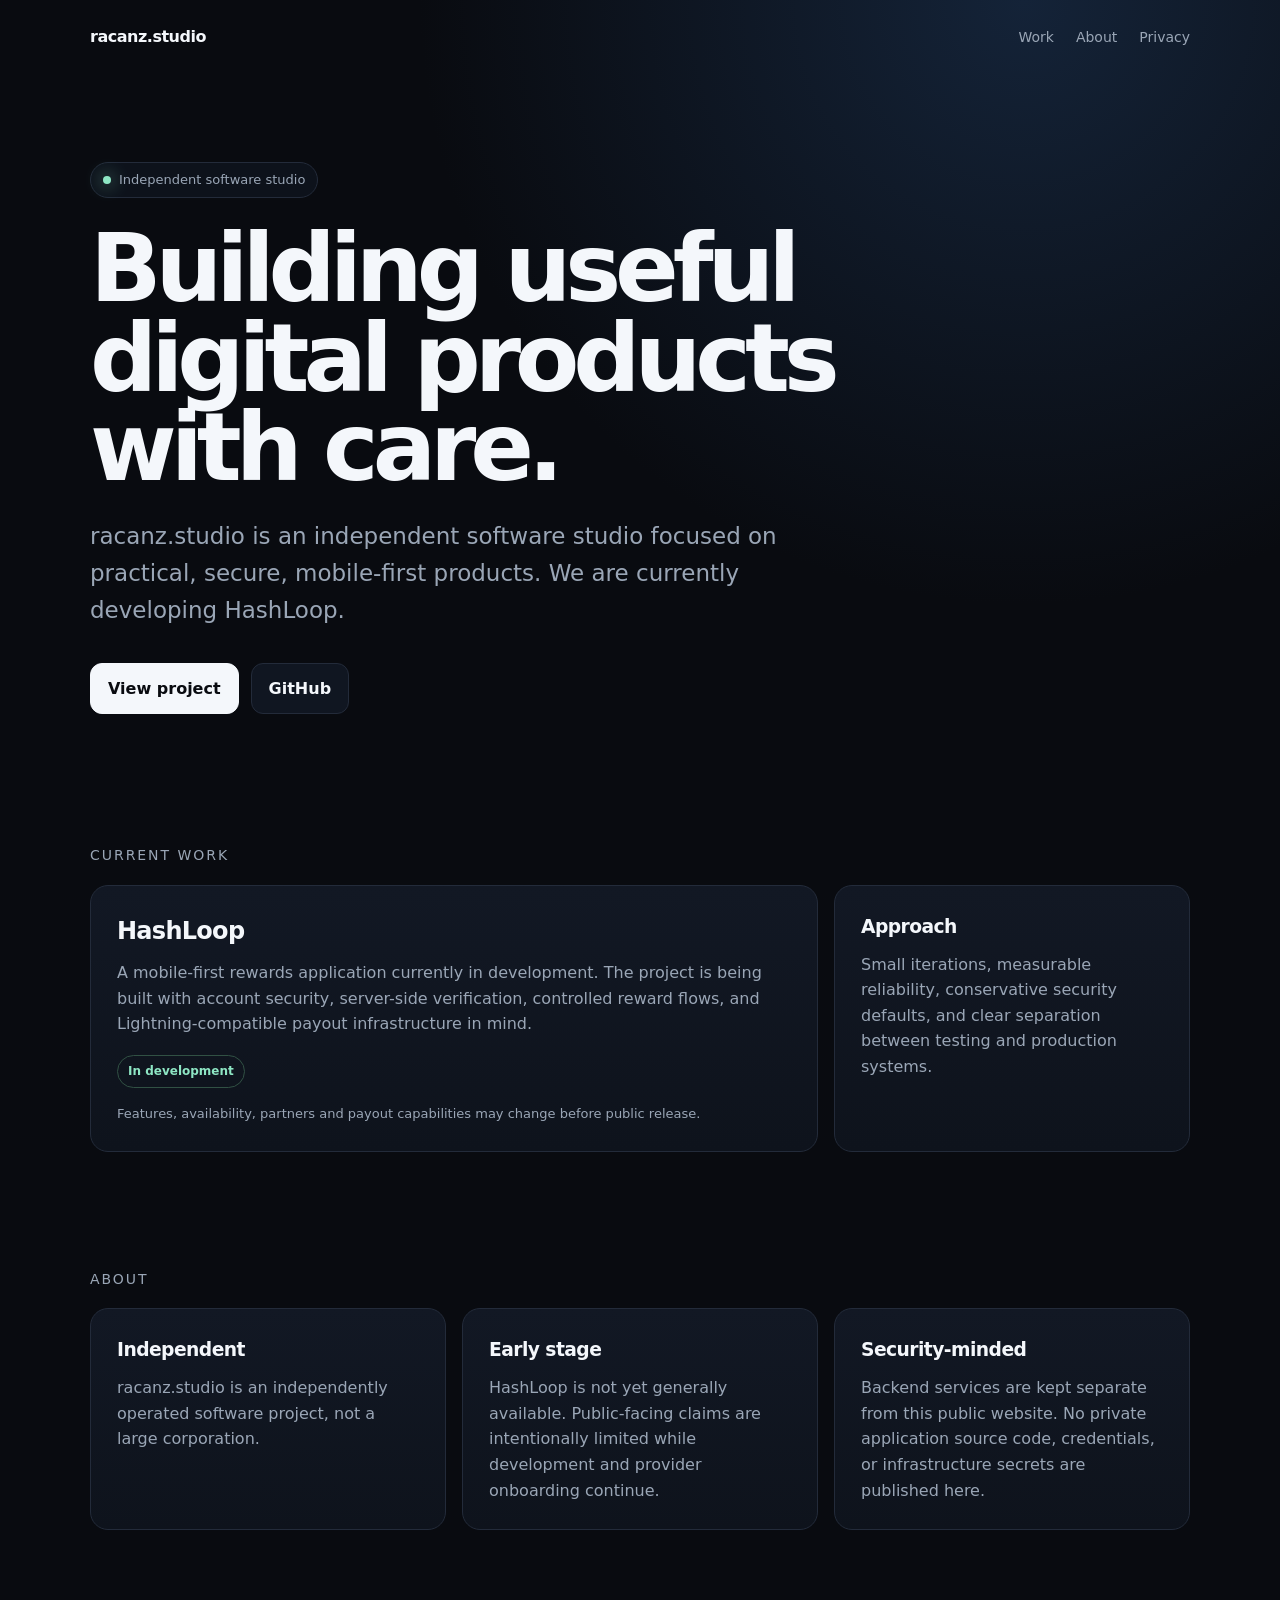
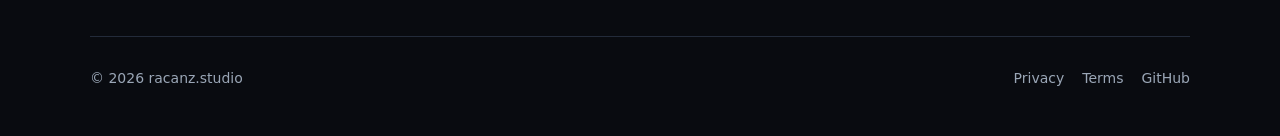
==== index.html @ 0529d379 "feat: publish racanz.studio landing page" ====
<!doctype html>
<html lang="en">
<head>
  <meta charset="utf-8" />
  <meta name="viewport" content="width=device-width, initial-scale=1" />
  <meta name="description" content="racanz.studio — an independent software studio building simple, secure digital products. HashLoop is currently in development." />
  <title>racanz.studio</title>
  <style>
    :root{--bg:#090b10;--card:#111621;--line:#232b3a;--text:#f4f7fb;--muted:#9aa6b6;--accent:#8ee6c4;--accent2:#7db7ff;--max:1100px}
    *{box-sizing:border-box}html{scroll-behavior:smooth}body{margin:0;font-family:Inter,ui-sans-serif,system-ui,-apple-system,BlinkMacSystemFont,"Segoe UI",sans-serif;background:radial-gradient(circle at 80% 0%,#142338 0,transparent 30%),var(--bg);color:var(--text);line-height:1.6}
    a{color:inherit}.wrap{width:min(calc(100% - 40px),var(--max));margin:auto}.nav{display:flex;align-items:center;justify-content:space-between;padding:24px 0}.brand{font-weight:800;letter-spacing:-.03em;text-decoration:none}.navlinks{display:flex;gap:22px;color:var(--muted);font-size:14px}.navlinks a{text-decoration:none}.hero{padding:88px 0 72px}.eyebrow{display:inline-flex;gap:8px;align-items:center;border:1px solid var(--line);background:#0d121b;border-radius:999px;padding:7px 12px;color:var(--muted);font-size:13px}.dot{width:8px;height:8px;background:var(--accent);border-radius:50%;box-shadow:0 0 18px var(--accent)}h1{font-size:clamp(48px,9vw,94px);line-height:.95;letter-spacing:-.065em;margin:26px 0 26px;max-width:900px}.lead{max-width:720px;color:var(--muted);font-size:clamp(18px,2.4vw,23px)}.actions{display:flex;gap:12px;flex-wrap:wrap;margin-top:34px}.btn{display:inline-block;padding:12px 17px;border-radius:12px;text-decoration:none;font-weight:700;border:1px solid var(--line);background:#101621}.btn.primary{background:var(--text);color:#090b10;border-color:var(--text)}section{padding:58px 0}.section-title{font-size:14px;text-transform:uppercase;letter-spacing:.14em;color:var(--muted);margin-bottom:18px}.grid{display:grid;grid-template-columns:repeat(3,1fr);gap:16px}.card{background:linear-gradient(180deg,#121824,#0e131c);border:1px solid var(--line);border-radius:18px;padding:26px}.card h2,.card h3{margin:0 0 10px;letter-spacing:-.03em}.card p{margin:0;color:var(--muted)}.project{grid-column:span 2}.status{display:inline-block;margin-top:18px;border:1px solid #315144;color:var(--accent);border-radius:999px;padding:6px 10px;font-size:12px;font-weight:700}.note{font-size:13px;color:var(--muted);margin-top:16px}.footer{border-top:1px solid var(--line);margin-top:48px;padding:30px 0 46px;display:flex;justify-content:space-between;gap:20px;flex-wrap:wrap;color:var(--muted);font-size:14px}.footer a{text-decoration:none}.legal{display:flex;gap:18px}
    @media(max-width:760px){.navlinks{display:none}.hero{padding:60px 0 48px}.grid{grid-template-columns:1fr}.project{grid-column:auto}.card{padding:22px}.wrap{width:min(calc(100% - 28px),var(--max))}}
  </style>
</head>
<body>
  <div class="wrap">
    <nav class="nav">
      <a class="brand" href="/">racanz.studio</a>
      <div class="navlinks"><a href="#work">Work</a><a href="#about">About</a><a href="privacy.html">Privacy</a></div>
    </nav>

    <main>
      <section class="hero">
        <div class="eyebrow"><span class="dot"></span> Independent software studio</div>
        <h1>Building useful digital products with care.</h1>
        <p class="lead">racanz.studio is an independent software studio focused on practical, secure, mobile-first products. We are currently developing HashLoop.</p>
        <div class="actions"><a class="btn primary" href="#work">View project</a><a class="btn" href="https://github.com/hcracanz-alt">GitHub</a></div>
      </section>

      <section id="work">
        <div class="section-title">Current work</div>
        <div class="grid">
          <article class="card project">
            <h2>HashLoop</h2>
            <p>A mobile-first rewards application currently in development. The project is being built with account security, server-side verification, controlled reward flows, and Lightning-compatible payout infrastructure in mind.</p>
            <span class="status">In development</span>
            <div class="note">Features, availability, partners and payout capabilities may change before public release.</div>
          </article>
          <article class="card">
            <h3>Approach</h3>
            <p>Small iterations, measurable reliability, conservative security defaults, and clear separation between testing and production systems.</p>
          </article>
        </div>
      </section>

      <section id="about">
        <div class="section-title">About</div>
        <div class="grid">
          <article class="card"><h3>Independent</h3><p>racanz.studio is an independently operated software project, not a large corporation.</p></article>
          <article class="card"><h3>Early stage</h3><p>HashLoop is not yet generally available. Public-facing claims are intentionally limited while development and provider onboarding continue.</p></article>
          <article class="card"><h3>Security-minded</h3><p>Backend services are kept separate from this public website. No private application source code, credentials, or infrastructure secrets are published here.</p></article>
        </div>
      </section>
    </main>

    <footer class="footer">
      <div>© 2026 racanz.studio</div>
      <div class="legal"><a href="privacy.html">Privacy</a><a href="terms.html">Terms</a><a href="https://github.com/hcracanz-alt">GitHub</a></div>
    </footer>
  </div>
</body>
</html>
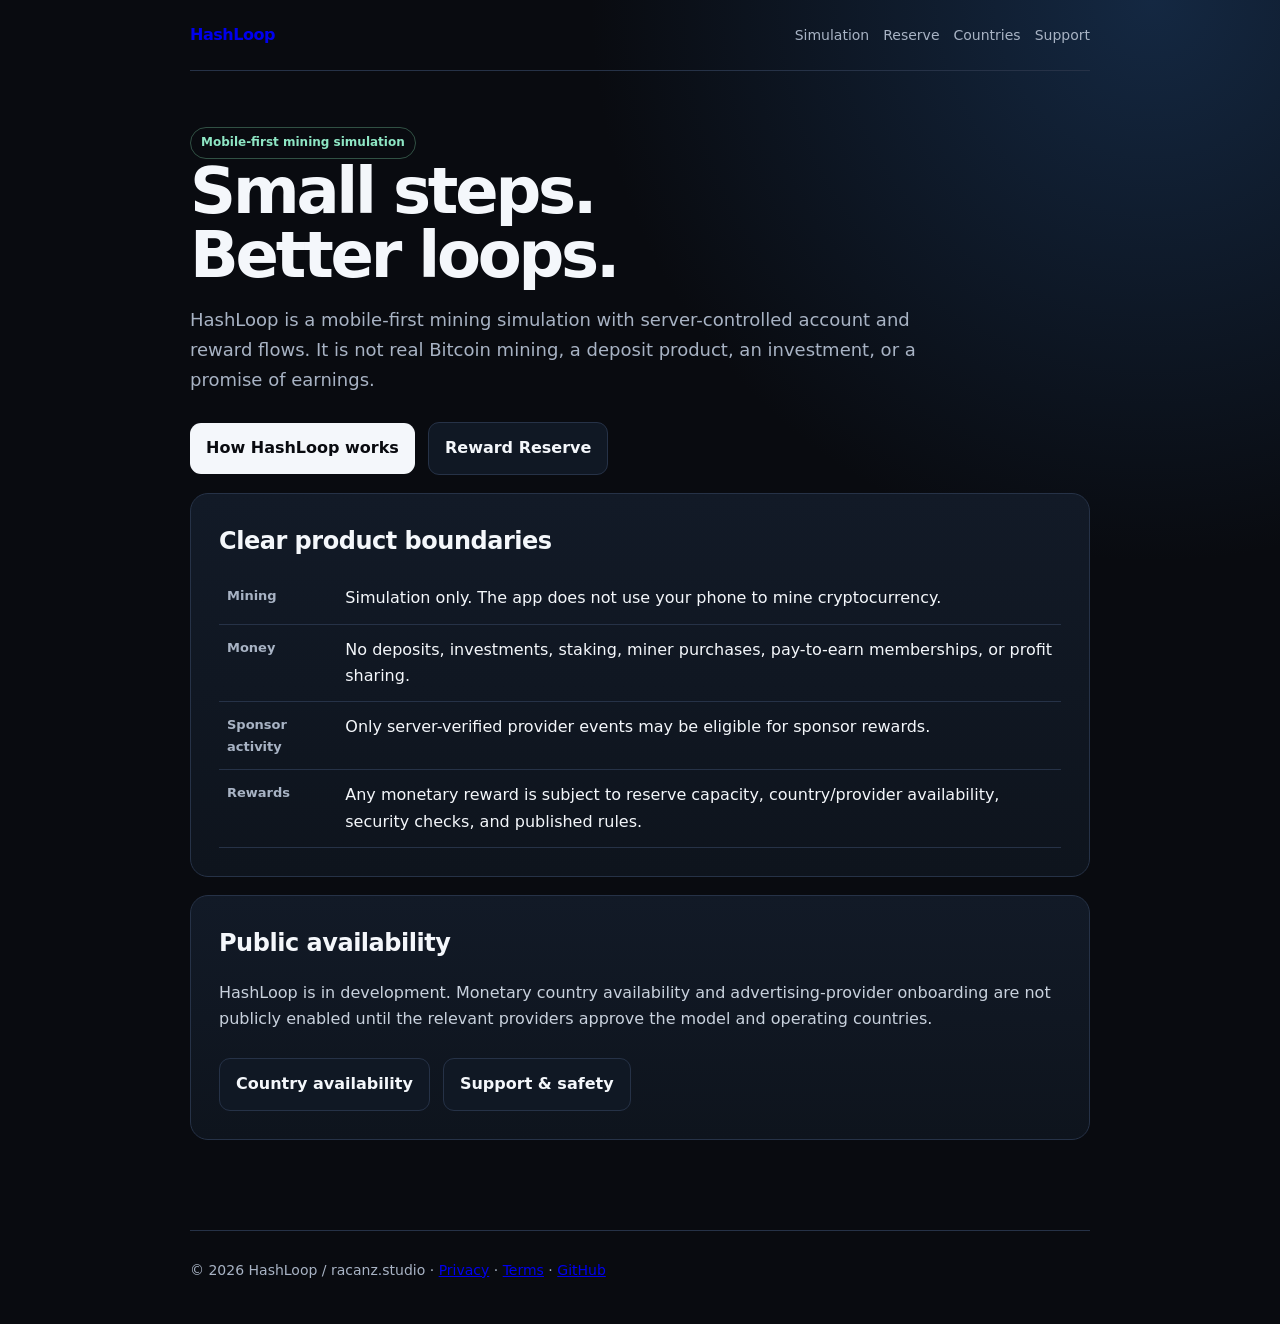
==== commit b0135358: "docs: publish HashLoop public disclosures" ====
--- a/index.html
+++ b/index.html
@@ -1,62 +1,50 @@
 <!doctype html>
 <html lang="en">
 <head>
-  <meta charset="utf-8" />
-  <meta name="viewport" content="width=device-width, initial-scale=1" />
-  <meta name="description" content="racanz.studio — an independent software studio building simple, secure digital products. HashLoop is currently in development." />
-  <title>racanz.studio</title>
-  <style>
-    :root{--bg:#090b10;--card:#111621;--line:#232b3a;--text:#f4f7fb;--muted:#9aa6b6;--accent:#8ee6c4;--accent2:#7db7ff;--max:1100px}
-    *{box-sizing:border-box}html{scroll-behavior:smooth}body{margin:0;font-family:Inter,ui-sans-serif,system-ui,-apple-system,BlinkMacSystemFont,"Segoe UI",sans-serif;background:radial-gradient(circle at 80% 0%,#142338 0,transparent 30%),var(--bg);color:var(--text);line-height:1.6}
-    a{color:inherit}.wrap{width:min(calc(100% - 40px),var(--max));margin:auto}.nav{display:flex;align-items:center;justify-content:space-between;padding:24px 0}.brand{font-weight:800;letter-spacing:-.03em;text-decoration:none}.navlinks{display:flex;gap:22px;color:var(--muted);font-size:14px}.navlinks a{text-decoration:none}.hero{padding:88px 0 72px}.eyebrow{display:inline-flex;gap:8px;align-items:center;border:1px solid var(--line);background:#0d121b;border-radius:999px;padding:7px 12px;color:var(--muted);font-size:13px}.dot{width:8px;height:8px;background:var(--accent);border-radius:50%;box-shadow:0 0 18px var(--accent)}h1{font-size:clamp(48px,9vw,94px);line-height:.95;letter-spacing:-.065em;margin:26px 0 26px;max-width:900px}.lead{max-width:720px;color:var(--muted);font-size:clamp(18px,2.4vw,23px)}.actions{display:flex;gap:12px;flex-wrap:wrap;margin-top:34px}.btn{display:inline-block;padding:12px 17px;border-radius:12px;text-decoration:none;font-weight:700;border:1px solid var(--line);background:#101621}.btn.primary{background:var(--text);color:#090b10;border-color:var(--text)}section{padding:58px 0}.section-title{font-size:14px;text-transform:uppercase;letter-spacing:.14em;color:var(--muted);margin-bottom:18px}.grid{display:grid;grid-template-columns:repeat(3,1fr);gap:16px}.card{background:linear-gradient(180deg,#121824,#0e131c);border:1px solid var(--line);border-radius:18px;padding:26px}.card h2,.card h3{margin:0 0 10px;letter-spacing:-.03em}.card p{margin:0;color:var(--muted)}.project{grid-column:span 2}.status{display:inline-block;margin-top:18px;border:1px solid #315144;color:var(--accent);border-radius:999px;padding:6px 10px;font-size:12px;font-weight:700}.note{font-size:13px;color:var(--muted);margin-top:16px}.footer{border-top:1px solid var(--line);margin-top:48px;padding:30px 0 46px;display:flex;justify-content:space-between;gap:20px;flex-wrap:wrap;color:var(--muted);font-size:14px}.footer a{text-decoration:none}.legal{display:flex;gap:18px}
-    @media(max-width:760px){.navlinks{display:none}.hero{padding:60px 0 48px}.grid{grid-template-columns:1fr}.project{grid-column:auto}.card{padding:22px}.wrap{width:min(calc(100% - 28px),var(--max))}}
-  </style>
+  <meta charset="utf-8">
+  <meta name="viewport" content="width=device-width, initial-scale=1">
+  <meta name="description" content="HashLoop is a mobile-first mining simulation. No deposit, investment, device mining, or guaranteed earning.">
+  <title>HashLoop — Mining Simulation</title>
+  <link rel="stylesheet" href="/assets/site.css">
 </head>
 <body>
   <div class="wrap">
     <nav class="nav">
-      <a class="brand" href="/">racanz.studio</a>
-      <div class="navlinks"><a href="#work">Work</a><a href="#about">About</a><a href="privacy.html">Privacy</a></div>
+      <a class="brand" href="/">HashLoop</a>
+      <div class="links">
+        <a href="/mining-simulation/">Simulation</a>
+        <a href="/reward-reserve/">Reserve</a>
+        <a href="/country-availability/">Countries</a>
+        <a href="/support/">Support</a>
+      </div>
     </nav>
-
     <main>
-      <section class="hero">
-        <div class="eyebrow"><span class="dot"></span> Independent software studio</div>
-        <h1>Building useful digital products with care.</h1>
-        <p class="lead">racanz.studio is an independent software studio focused on practical, secure, mobile-first products. We are currently developing HashLoop.</p>
-        <div class="actions"><a class="btn primary" href="#work">View project</a><a class="btn" href="https://github.com/hcracanz-alt">GitHub</a></div>
+      <section>
+        <span class="pill">Mobile-first mining simulation</span>
+        <h1>Small steps.<br>Better loops.</h1>
+        <p class="lead">HashLoop is a mobile-first mining simulation with server-controlled account and reward flows. It is not real Bitcoin mining, a deposit product, an investment, or a promise of earnings.</p>
+        <a class="btn" href="/mining-simulation/">How HashLoop works</a>
+        <a class="btn secondary" href="/reward-reserve/">Reward Reserve</a>
       </section>
-
-      <section id="work">
-        <div class="section-title">Current work</div>
-        <div class="grid">
-          <article class="card project">
-            <h2>HashLoop</h2>
-            <p>A mobile-first rewards application currently in development. The project is being built with account security, server-side verification, controlled reward flows, and Lightning-compatible payout infrastructure in mind.</p>
-            <span class="status">In development</span>
-            <div class="note">Features, availability, partners and payout capabilities may change before public release.</div>
-          </article>
-          <article class="card">
-            <h3>Approach</h3>
-            <p>Small iterations, measurable reliability, conservative security defaults, and clear separation between testing and production systems.</p>
-          </article>
-        </div>
+      <section class="box">
+        <h2>Clear product boundaries</h2>
+        <table class="table">
+          <tbody>
+            <tr><th>Mining</th><td>Simulation only. The app does not use your phone to mine cryptocurrency.</td></tr>
+            <tr><th>Money</th><td>No deposits, investments, staking, miner purchases, pay-to-earn memberships, or profit sharing.</td></tr>
+            <tr><th>Sponsor activity</th><td>Only server-verified provider events may be eligible for sponsor rewards.</td></tr>
+            <tr><th>Rewards</th><td>Any monetary reward is subject to reserve capacity, country/provider availability, security checks, and published rules.</td></tr>
+          </tbody>
+        </table>
       </section>
-
-      <section id="about">
-        <div class="section-title">About</div>
-        <div class="grid">
-          <article class="card"><h3>Independent</h3><p>racanz.studio is an independently operated software project, not a large corporation.</p></article>
-          <article class="card"><h3>Early stage</h3><p>HashLoop is not yet generally available. Public-facing claims are intentionally limited while development and provider onboarding continue.</p></article>
-          <article class="card"><h3>Security-minded</h3><p>Backend services are kept separate from this public website. No private application source code, credentials, or infrastructure secrets are published here.</p></article>
-        </div>
+      <section class="box">
+        <h2>Public availability</h2>
+        <p>HashLoop is in development. Monetary country availability and advertising-provider onboarding are not publicly enabled until the relevant providers approve the model and operating countries.</p>
+        <a class="btn secondary" href="/country-availability/">Country availability</a>
+        <a class="btn secondary" href="/support/">Support & safety</a>
       </section>
     </main>
-
-    <footer class="footer">
-      <div>© 2026 racanz.studio</div>
-      <div class="legal"><a href="privacy.html">Privacy</a><a href="terms.html">Terms</a><a href="https://github.com/hcracanz-alt">GitHub</a></div>
-    </footer>
+    <footer>© 2026 HashLoop / racanz.studio · <a href="/privacy/">Privacy</a> · <a href="/terms/">Terms</a> · <a href="https://github.com/hcracanz-alt">GitHub</a></footer>
   </div>
 </body>
-</html>
+</html>
--- a/assets/site.css
+++ b/assets/site.css
@@ -0,0 +1 @@
+:root{--bg:#090b10;--card:#111621;--line:#263247;--text:#f4f7fb;--muted:#a8b3c4;--accent:#8ee6c4;--blue:#7db7ff;--max:900px}*{box-sizing:border-box}html{scroll-behavior:smooth}body{margin:0;font-family:Inter,ui-sans-serif,system-ui,-apple-system,BlinkMacSystemFont,"Segoe UI",sans-serif;background:radial-gradient(circle at 90% 0,#142842 0,transparent 32%),var(--bg);color:var(--text);line-height:1.65}.wrap{width:min(calc(100% - 32px),var(--max));margin:auto}.nav{display:flex;justify-content:space-between;align-items:center;padding:22px 0;border-bottom:1px solid var(--line);gap:16px}.brand{text-decoration:none;font-weight:800;letter-spacing:-.03em}.links{display:flex;gap:14px;flex-wrap:wrap}.links a,.back{color:var(--muted);text-decoration:none;font-size:14px}.links a:hover,.back:hover{color:var(--accent)}main{padding:56px 0 72px}h1{font-size:clamp(38px,7vw,64px);letter-spacing:-.05em;line-height:1;margin:0 0 14px}.lead{font-size:18px;color:var(--muted);max-width:760px}.updated{color:var(--muted);font-size:14px;margin:18px 0 32px}.box{background:linear-gradient(180deg,#121a27,#0e141d);border:1px solid var(--line);border-radius:18px;padding:28px;margin:18px 0}.box h2{margin:0 0 12px;letter-spacing:-.02em}.box h3{margin:24px 0 8px}.box p,.box li{color:#c8d1dd}.note{border-left:3px solid var(--accent);padding:12px 16px;background:#0d181c;color:#c8d1dd;border-radius:0 10px 10px 0}.warn{border-left-color:#f4b04f;background:#1c1710}.pill{display:inline-block;border:1px solid #315144;color:var(--accent);border-radius:999px;padding:5px 10px;font-size:12px;font-weight:700}.btn{display:inline-block;padding:12px 16px;border-radius:11px;text-decoration:none;font-weight:700;background:var(--text);color:#090b10;margin:10px 8px 0 0}.btn.secondary{background:#101824;color:var(--text);border:1px solid var(--line)}footer{border-top:1px solid var(--line);padding:28px 0 42px;color:var(--muted);font-size:14px}.table{width:100%;border-collapse:collapse}.table th,.table td{text-align:left;border-bottom:1px solid var(--line);padding:12px 8px;vertical-align:top}.table th{color:var(--muted);font-size:13px}@media(max-width:640px){.nav{align-items:flex-start;flex-direction:column}.box{padding:22px}.wrap{width:min(calc(100% - 26px),var(--max))}}
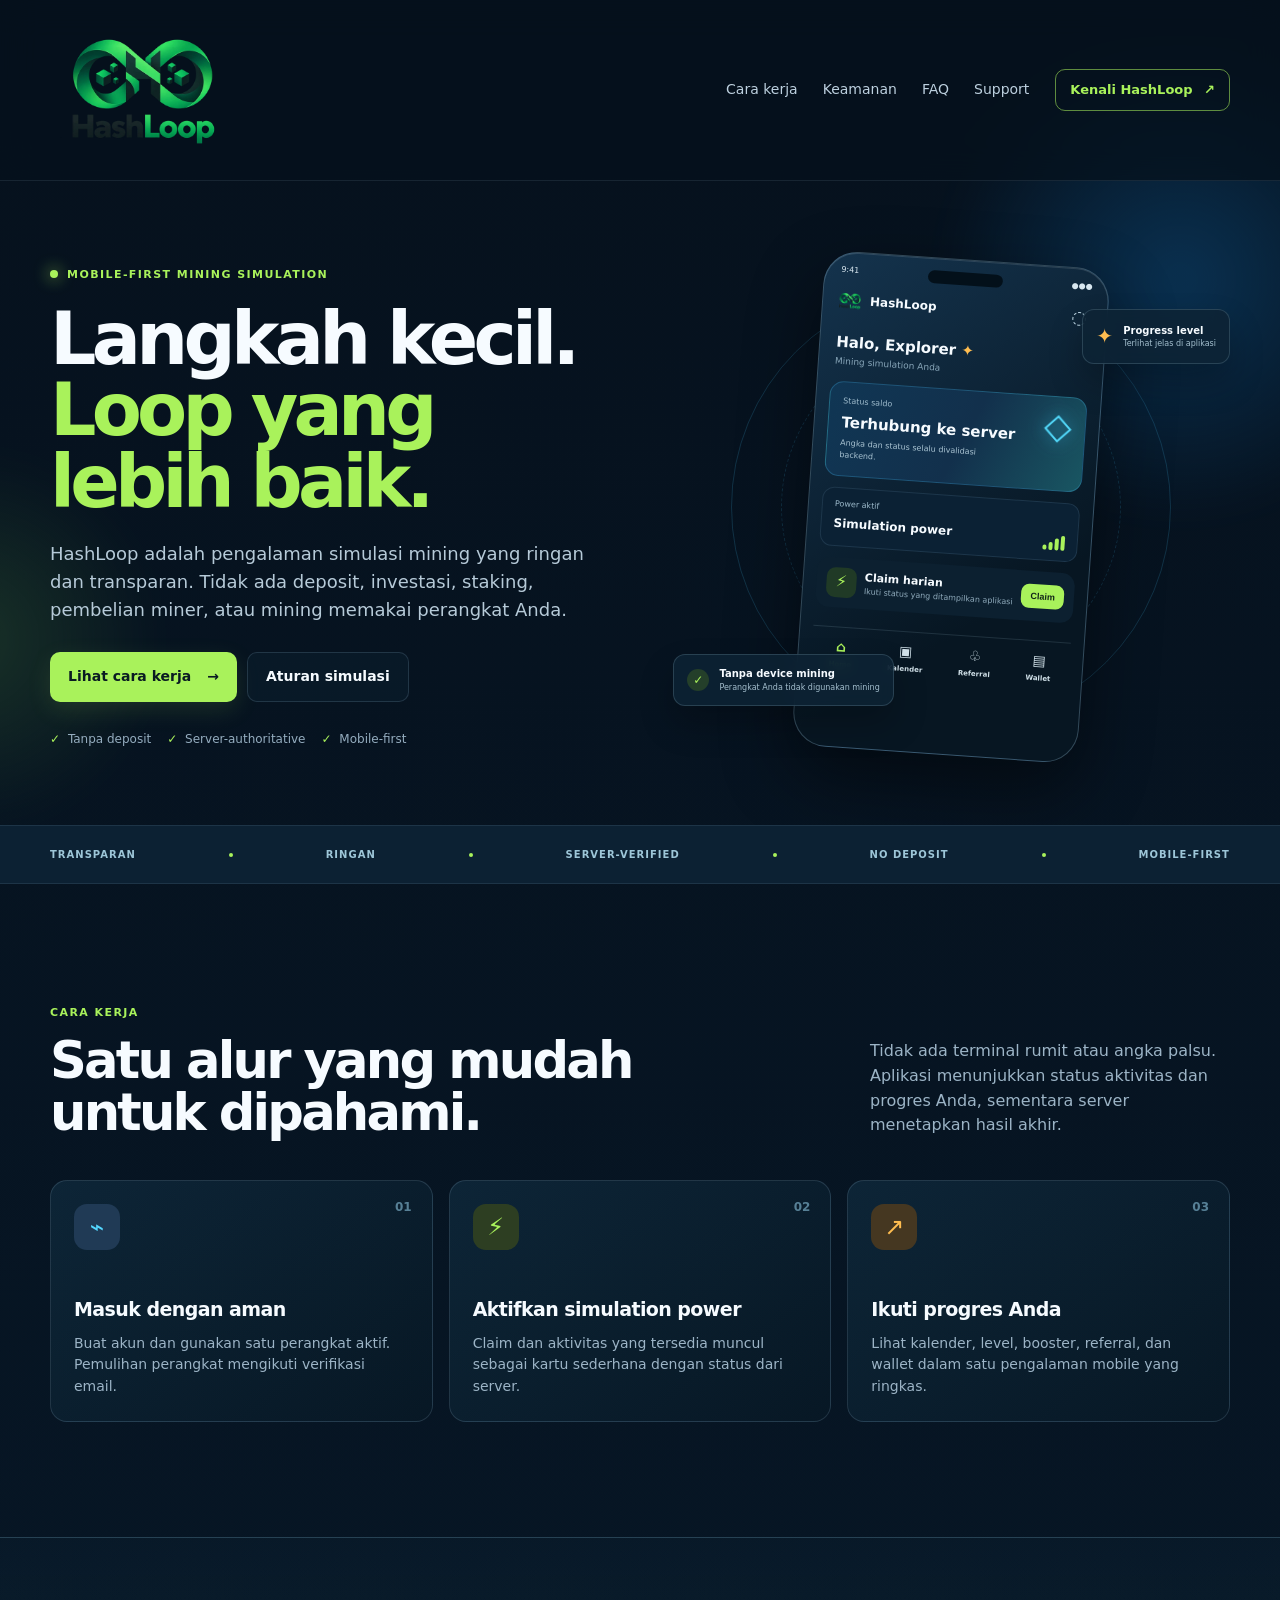
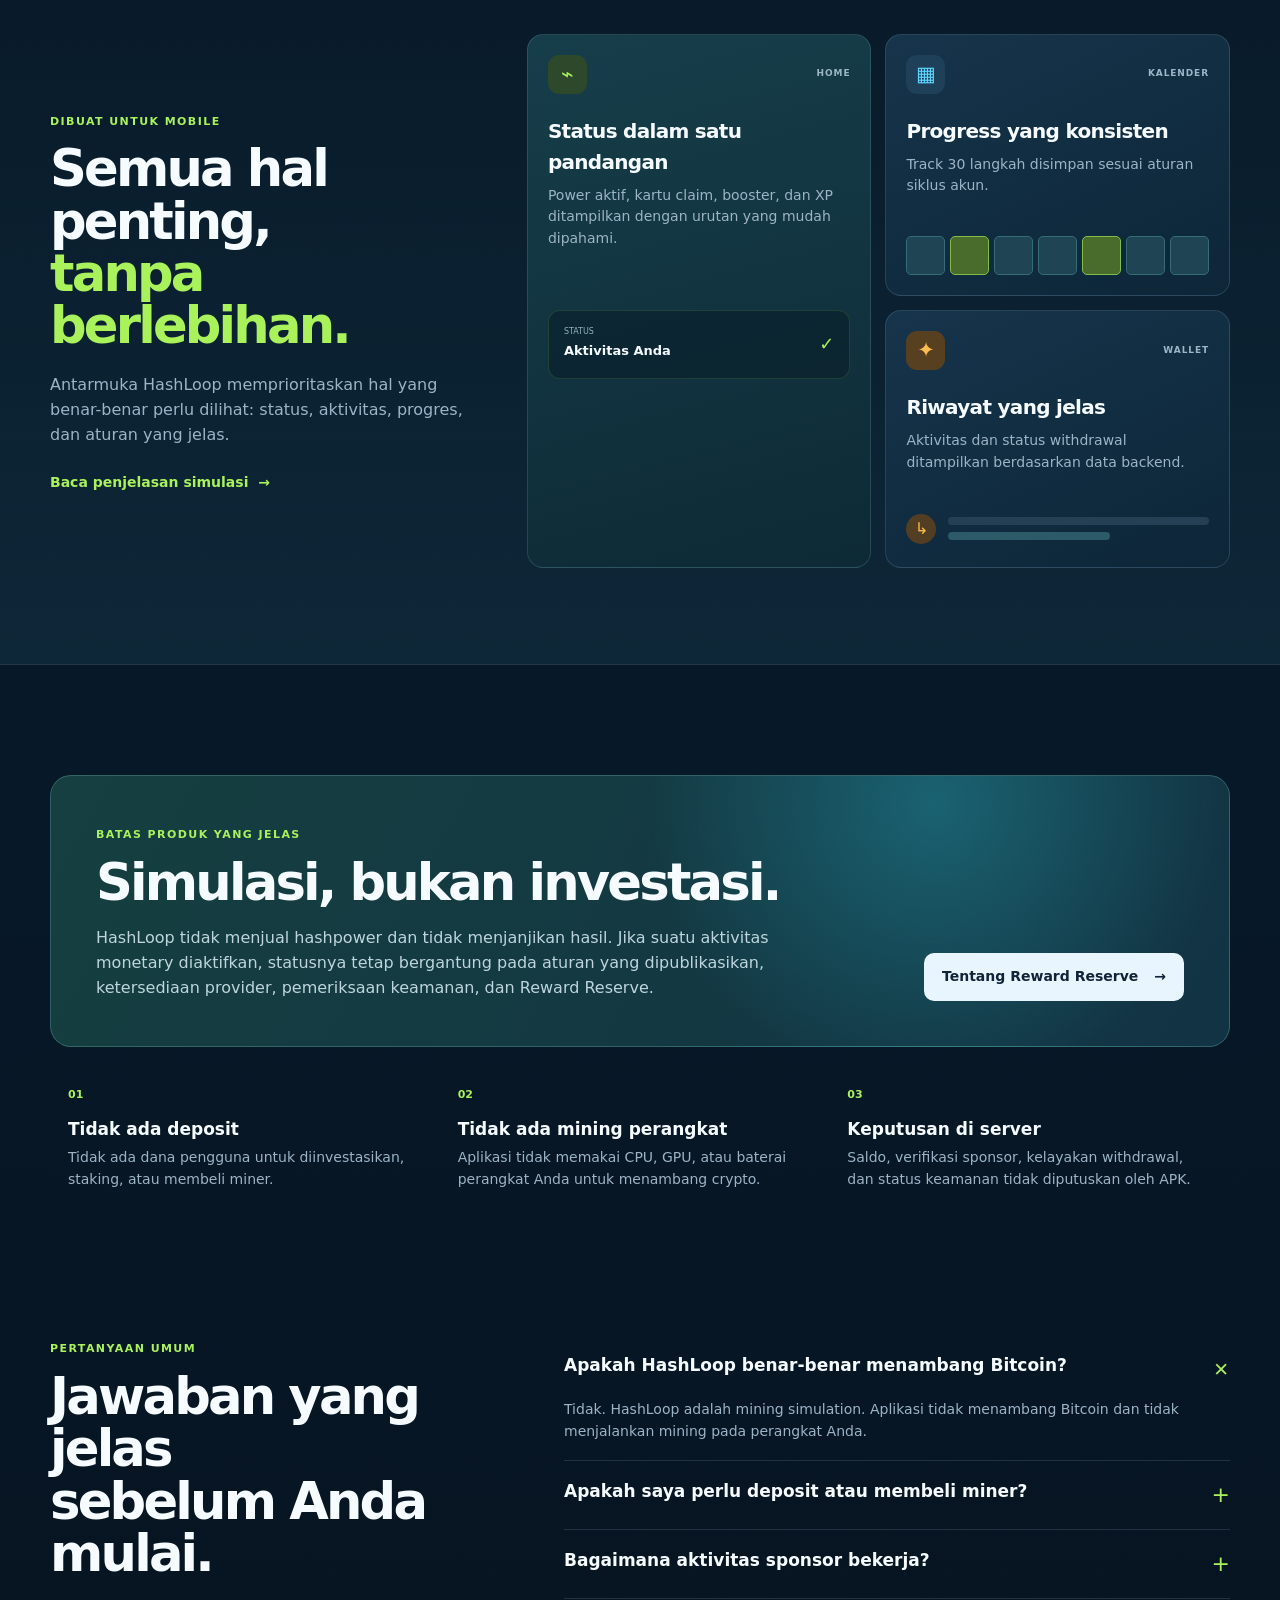
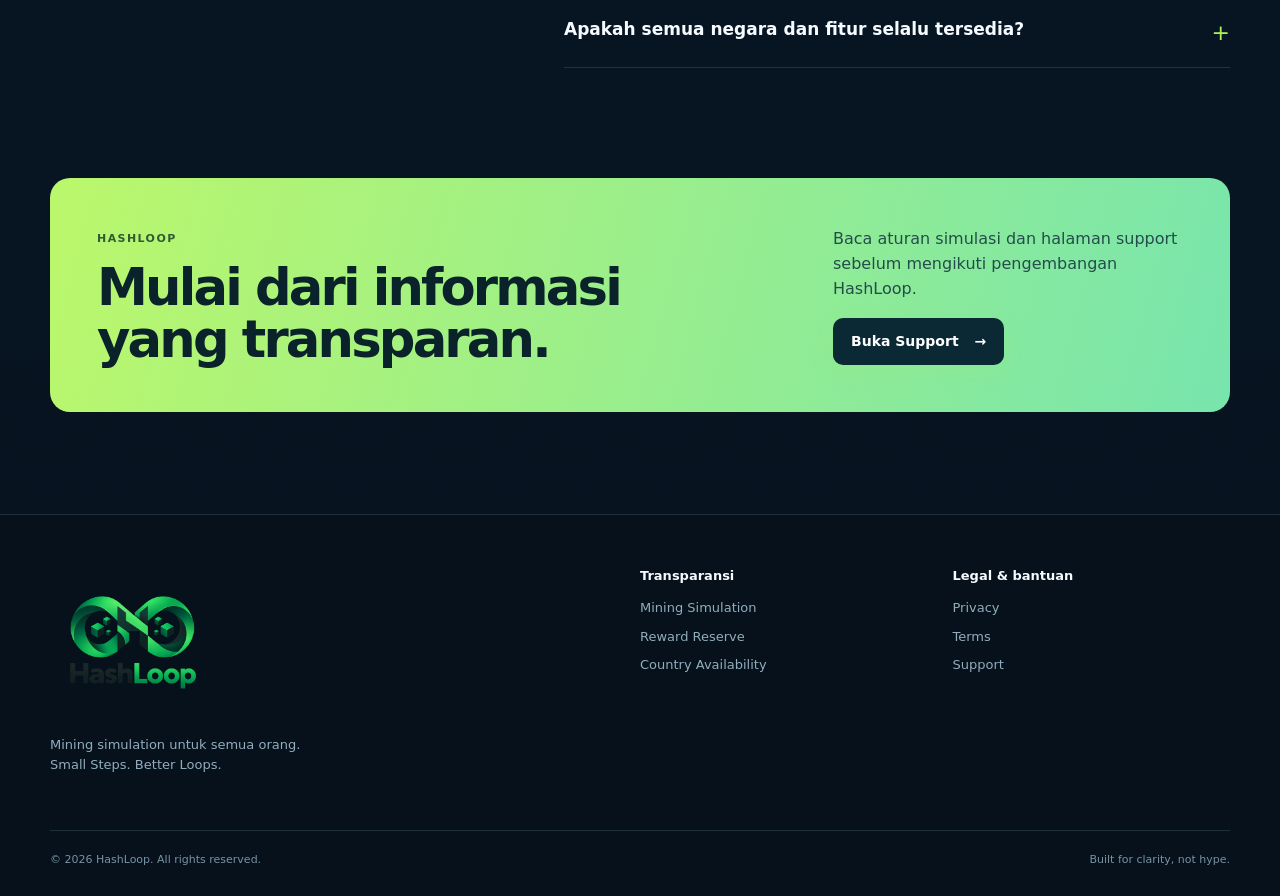
==== commit c00fff8a: "Build polished HashLoop landing page" ====
--- a/index.html
+++ b/index.html
@@ -1,50 +1,3154 @@
 <!doctype html>
-<html lang="en">
+<html lang="id">
 <head>
   <meta charset="utf-8">
   <meta name="viewport" content="width=device-width, initial-scale=1">
-  <meta name="description" content="HashLoop is a mobile-first mining simulation. No deposit, investment, device mining, or guaranteed earning.">
-  <title>HashLoop — Mining Simulation</title>
+  <meta name="description" content="HashLoop adalah mining simulation mobile-first. Tanpa deposit, tanpa investasi, dan tanpa mining perangkat.">
+  <meta name="theme-color" content="#07121d">
+  <title>HashLoop — Small Steps. Better Loops.</title>
   <link rel="stylesheet" href="/assets/site.css">
 </head>
-<body>
-  <div class="wrap">
-    <nav class="nav">
-      <a class="brand" href="/">HashLoop</a>
-      <div class="links">
-        <a href="/mining-simulation/">Simulation</a>
-        <a href="/reward-reserve/">Reserve</a>
-        <a href="/country-availability/">Countries</a>
-        <a href="/support/">Support</a>
+<body class="landing">
+  <div class="aurora aurora-one"></div><div class="aurora aurora-two"></div>
+  <header class="site-header"><div class="shell nav">
+    <a class="brand brand-logo" href="/" aria-label="HashLoop home"><img src="[data-uri]
+[base64]
+[base64]
+[base64]
+[base64]
+[base64]
+[base64]
+[base64]
+[base64]
+[base64]
+[base64]
+[base64]
+[base64]
+[base64]
+[base64]
+[base64]
+[base64]
+[base64]
+[base64]
+[base64]
+[base64]
+[base64]
+[base64]
+[base64]
+[base64]
+[base64]
+[base64]
+[base64]
+[base64]
+[base64]
+[base64]
+[base64]
+[base64]
+[base64]
+[base64]
+[base64]
+[base64]
+[base64]
+[base64]
+[base64]
+[base64]
+[base64]
+[base64]
+[base64]
+[base64]
+[base64]
+[base64]
+[base64]
+[base64]
+[base64]
+[base64]
+[base64]
+[base64]
+[base64]
+[base64]
+[base64]
+[base64]
+[base64]
+[base64]
+[base64]
+[base64]
+[base64]
+[base64]
+[base64]
+[base64]
+[base64]
+[base64]
+[base64]
+[base64]
+[base64]
+[base64]
+[base64]
+[base64]
+[base64]
+[base64]
+[base64]
+[base64]
+[base64]
+[base64]
+[base64]
+[base64]
+[base64]
+[base64]
+[base64]
+[base64]
+[base64]
+[base64]
+[base64]
+[base64]
+[base64]
+[base64]
+[base64]
+[base64]
+[base64]
+[base64]
+[base64]
+[base64]
+[base64]
+[base64]
+[base64]
+[base64]
+[base64]
+[base64]
+[base64]
+[base64]
+[base64]
+[base64]
+[base64]
+[base64]
+[base64]
+[base64]
+[base64]
+[base64]
+[base64]
+[base64]
+[base64]
+[base64]
+[base64]
+[base64]
+[base64]
+[base64]
+[base64]
+[base64]
+[base64]
+[base64]
+[base64]
+[base64]
+[base64]
+[base64]
+[base64]
+[base64]
+[base64]
+[base64]
+[base64]
+[base64]
+[base64]
+[base64]
+[base64]
+[base64]
+[base64]
+[base64]
+[base64]
+[base64]
+[base64]
+[base64]
+[base64]
+[base64]
+[base64]
+[base64]
+[base64]
+[base64]
+[base64]
+[base64]
+[base64]
+[base64]
+[base64]
+[base64]
+[base64]
+[base64]
+[base64]
+[base64]
+[base64]
+[base64]
+[base64]
+[base64]
+[base64]
+[base64]
+[base64]
+[base64]
+[base64]
+[base64]
+[base64]
+[base64]
+[base64]
+[base64]
+[base64]
+[base64]
+[base64]
+[base64]
+[base64]
+[base64]
+[base64]
+[base64]
+[base64]
+[base64]
+[base64]
+[base64]
+[base64]
+[base64]
+[base64]
+[base64]
+[base64]
+[base64]
+[base64]
+[base64]
+[base64]
+[base64]
+[base64]
+[base64]
+[base64]
+[base64]
+[base64]
+[base64]
+[base64]
+[base64]
+[base64]
+[base64]
+[base64]
+[base64]
+[base64]
+[base64]
+[base64]
+[base64]
+[base64]
+[base64]
+[base64]
+[base64]
+[base64]
+[base64]
+[base64]
+[base64]
+[base64]
+[base64]
+[base64]
+[base64]
+[base64]
+[base64]
+[base64]
+[base64]
+[base64]
+[base64]
+[base64]
+[base64]
+[base64]
+[base64]
+[base64]
+[base64]
+[base64]
+[base64]
+[base64]
+[base64]
+[base64]
+[base64]
+[base64]
+[base64]
+[base64]
+[base64]
+[base64]
+[base64]
+[base64]
+[base64]
+[base64]
+[base64]
+[base64]
+[base64]
+[base64]
+[base64]
+[base64]
+[base64]
+[base64]
+[base64]
+[base64]
+[base64]
+[base64]
+[base64]
+[base64]
+[base64]
+[base64]
+[base64]
+[base64]
+[base64]
+[base64]
+[base64]
+[base64]
+[base64]
+[base64]
+[base64]
+[base64]
+[base64]
+[base64]
+[base64]
+[base64]
+[base64]
+[base64]
+[base64]
+[base64]
+[base64]
+[base64]
+[base64]
+[base64]
+[base64]
+[base64]
+[base64]
+[base64]
+[base64]
+[base64]
+[base64]
+[base64]
+[base64]
+[base64]
+[base64]
+[base64]
+[base64]
+[base64]
+[base64]
+[base64]
+[base64]
+[base64]
+[base64]
+[base64]
+[base64]
+[base64]
+[base64]
+[base64]
+[base64]
+[base64]
+[base64]
+[base64]
+[base64]
+[base64]
+[base64]
+[base64]
+[base64]
+[base64]
+[base64]
+[base64]
+[base64]
+[base64]
+[base64]
+[base64]
+[base64]
+[base64]
+[base64]
+[base64]
+[base64]
+[base64]
+[base64]
+[base64]
+[base64]
+[base64]
+[base64]
+[base64]
+[base64]
+[base64]
+[base64]
+[base64]
+[base64]
+[base64]
+[base64]
+[base64]
+[base64]
+[base64]
+[base64]
+[base64]
+[base64]
+[base64]
+[base64]
+[base64]
+[base64]
+[base64]
+[base64]
+[base64]
+[base64]
+[base64]
+[base64]
+[base64]
+[base64]
+[base64]
+[base64]
+[base64]
+[base64]
+[base64]
+[base64]
+[base64]
+[base64]
+[base64]
+[base64]
+[base64]
+[base64]
+[base64]
+[base64]
+[base64]
+[base64]
+[base64]
+[base64]
+[base64]
+[base64]
+[base64]
+[base64]
+[base64]
+[base64]
+[base64]
+[base64]
+[base64]
+[base64]
+[base64]
+[base64]
+[base64]
+[base64]
+[base64]
+[base64]
+[base64]
+[base64]
+[base64]
+[base64]
+[base64]
+[base64]
+[base64]
+[base64]
+[base64]
+[base64]
+[base64]
+[base64]
+[base64]
+[base64]
+[base64]
+[base64]
+[base64]
+[base64]
+[base64]
+[base64]
+[base64]
+[base64]
+[base64]
+[base64]
+[base64]
+[base64]
+[base64]
+[base64]
+[base64]
+[base64]
+[base64]
+[base64]
+[base64]
+[base64]
+[base64]
+[base64]
+[base64]
+[base64]
+[base64]
+[base64]
+[base64]
+[base64]
+[base64]
+[base64]
+[base64]
+[base64]
+[base64]
+[base64]
+[base64]
+[base64]
+[base64]
+[base64]
+[base64]
+[base64]
+[base64]
+[base64]
+[base64]
+[base64]
+[base64]
+[base64]
+[base64]
+[base64]
+[base64]
+[base64]
+[base64]
+[base64]
+[base64]
+[base64]
+[base64]
+[base64]
+[base64]
+[base64]
+[base64]
+[base64]
+[base64]
+[base64]
+[base64]
+[base64]
+[base64]
+[base64]
+[base64]
+[base64]
+[base64]
+[base64]
+[base64]
+[base64]
+[base64]
+[base64]
+[base64]
+[base64]
+[base64]
+[base64]
+[base64]
+[base64]
+[base64]
+[base64]
+[base64]
+[base64]
+[base64]
+[base64]
+[base64]
+[base64]
+[base64]
+[base64]
+[base64]
+[base64]
+[base64]
+[base64]
+[base64]
+[base64]
+[base64]
+[base64]
+[base64]
+[base64]
+[base64]
+[base64]
+[base64]
+[base64]
+[base64]
+[base64]
+[base64]
+[base64]
+[base64]
+[base64]
+[base64]
+[base64]
+[base64]
+[base64]
+[base64]
+[base64]
+[base64]
+[base64]
+[base64]
+[base64]
+[base64]
+[base64]
+[base64]
+[base64]
+[base64]
+[base64]
+[base64]
+[base64]
+[base64]
+[base64]
+[base64]
+[base64]
+[base64]
+[base64]
+[base64]
+[base64]
+[base64]
+[base64]
+[base64]
+[base64]
+[base64]
+[base64]
+[base64]
+[base64]
+[base64]
+[base64]
+[base64]
+[base64]
+[base64]
+[base64]
+[base64]
+[base64]
+[base64]
+[base64]
+[base64]
+[base64]
+[base64]
+[base64]
+[base64]
+[base64]
+[base64]
+[base64]
+[base64]
+[base64]
+[base64]
+[base64]
+[base64]
+[base64]
+[base64]
+[base64]
+[base64]
+[base64]
+[base64]
+[base64]
+[base64]
+[base64]
+[base64]
+[base64]
+[base64]
+[base64]
+[base64]
+[base64]
+[base64]
+[base64]
+[base64]
+[base64]
+[base64]
+[base64]
+[base64]
+[base64]
+[base64]
+[base64]
+[base64]
+[base64]
+[base64]
+[base64]
+[base64]
+[base64]
+[base64]
+[base64]
+[base64]
+[base64]
+[base64]
+[base64]
+[base64]
+[base64]
+[base64]
+[base64]
+[base64]
+[base64]
+[base64]
+[base64]
+[base64]
+[base64]
+[base64]
+[base64]
+[base64]
+[base64]
+[base64]
+[base64]
+[base64]
+[base64]
+[base64]
+[base64]
+[base64]
+[base64]
+[base64]
+[base64]
+[base64]
+[base64]
+[base64]
+[base64]
+[base64]
+[base64]
+[base64]
+[base64]
+[base64]
+[base64]
+[base64]
+[base64]
+[base64]
+[base64]
+[base64]
+[base64]
+[base64]
+[base64]
+[base64]
+[base64]
+[base64]
+[base64]
+[base64]
+[base64]
+[base64]
+[base64]
+[base64]
+[base64]
+[base64]
+[base64]
+[base64]
+[base64]
+[base64]
+[base64]
+[base64]
+[base64]
+[base64]
+[base64]
+[base64]
+[base64]
+[base64]
+[base64]
+[base64]
+[base64]
+[base64]
+[base64]
+[base64]
+[base64]
+[base64]
+[base64]
+[base64]
+[base64]
+[base64]
+[base64]
+[base64]
+[base64]
+[base64]
+[base64]
+[base64]
+[base64]
+[base64]
+[base64]
+[base64]
+[base64]
+[base64]
+[base64]
+[base64]
+[base64]
+[base64]
+[base64]
+[base64]
+[base64]
+[base64]
+[base64]
+[base64]
+[base64]
+[base64]
+[base64]
+[base64]
+[base64]
+[base64]
+[base64]
+[base64]
+[base64]
+[base64]
+[base64]
+[base64]
+[base64]
+[base64]
+[base64]
+[base64]
+[base64]
+[base64]
+[base64]
+[base64]
+[base64]
+[base64]
+[base64]
+[base64]
+[base64]
+[base64]
+[base64]
+[base64]
+[base64]
+[base64]
+[base64]
+[base64]
+[base64]
+[base64]
+[base64]
+[base64]
+[base64]
+[base64]
+[base64]
+[base64]
+[base64]
+[base64]
+[base64]
+[base64]
+[base64]
+[base64]
+[base64]
+[base64]
+[base64]
+[base64]
+[base64]
+[base64]
+[base64]
+[base64]
+[base64]
+[base64]
+[base64]
+[base64]
+[base64]
+[base64]
+[base64]
+[base64]
+[base64]
+[base64]
+[base64]
+[base64]
+[base64]
+[base64]
+[base64]
+[base64]
+[base64]
+[base64]
+[base64]
+[base64]
+[base64]
+[base64]
+[base64]
+[base64]
+[base64]
+[base64]
+[base64]
+[base64]
+[base64]
+[base64]
+[base64]
+[base64]
+[base64]
+[base64]
+[base64]
+[base64]
+[base64]
+[base64]
+[base64]
+[base64]
+[base64]
+[base64]
+[base64]
+[base64]
+[base64]
+[base64]
+[base64]
+[base64]
+[base64]
+[base64]
+[base64]
+[base64]
+[base64]
+[base64]
+[base64]
+[base64]
+[base64]
+[base64]
+[base64]
+[base64]
+[base64]
+[base64]
+[base64]
+[base64]
+[base64]
+[base64]
+[base64]
+[base64]
+[base64]
+[base64]
+[base64]
+[base64]
+[base64]
+[base64]
+[base64]
+[base64]
+[base64]
+[base64]
+[base64]
+[base64]
+[base64]
+[base64]
+[base64]
+[base64]
+[base64]
+[base64]
+[base64]
+[base64]
+[base64]
+[base64]
+[base64]
+[base64]
+[base64]
+[base64]
+[base64]
+[base64]
+[base64]
+[base64]
+[base64]
+[base64]
+[base64]
+[base64]
+[base64]
+[base64]
+[base64]
+[base64]
+[base64]
+[base64]
+[base64]
+[base64]
+[base64]
+[base64]
+[base64]
+[base64]
+[base64]
+[base64]
+[base64]
+[base64]
+[base64]
+[base64]
+[base64]
+[base64]
+[base64]
+[base64]
+[base64]
+[base64]
+[base64]
+[base64]
+[base64]
+[base64]
+[base64]
+[base64]
+[base64]
+[base64]
+[base64]
+[base64]
+[base64]
+[base64]
+[base64]
+[base64]
+[base64]
+[base64]
+[base64]
+[base64]
+[base64]
+[base64]
+[base64]
+[base64]
+[base64]
+[base64]
+[base64]
+[base64]
+[base64]
+[base64]
+[base64]
+[base64]
+[base64]
+[base64]
+[base64]
+[base64]
+[base64]
+[base64]
+[base64]
+[base64]
+[base64]
+[base64]
+[base64]
+[base64]
+[base64]
+[base64]
+[base64]
+[base64]
+[base64]
+[base64]
+[base64]
+[base64]
+[base64]
+[base64]
+[base64]
+[base64]
+[base64]
+[base64]
+[base64]
+[base64]
+[base64]
+[base64]
+[base64]
+[base64]
+[base64]
+[base64]
+[base64]
+[base64]
+[base64]
+[base64]
+[base64]
+[base64]
+[base64]
+[base64]
+[base64]
+[base64]
+[base64]
+[base64]
+[base64]
+[base64]
+[base64]
+[base64]
+[base64]
+[base64]
+[base64]
+[base64]
+[base64]
+[base64]
+[base64]
+[base64]
+[base64]
+[base64]
+[base64]
+[base64]
+[base64]
+[base64]
+[base64]
+[base64]
+[base64]
+[base64]
+[base64]
+[base64]
+[base64]
+[base64]
+[base64]
+[base64]
+[base64]
+[base64]
+[base64]
+[base64]
+[base64]
+[base64]
+[base64]
+[base64]
+[base64]
+[base64]
+[base64]
+[base64]
+[base64]
+[base64]
+[base64]
+[base64]
+[base64]
+[base64]
+[base64]
+[base64]
+[base64]
+[base64]
+" alt="HashLoop"></a>
+    <nav class="nav-links" aria-label="Navigasi utama">
+      <a href="#cara-kerja">Cara kerja</a><a href="#keamanan">Keamanan</a><a href="#faq">FAQ</a><a href="/support/">Support</a>
+    </nav>
+    <a class="nav-cta" href="#mulai">Kenali HashLoop <span>↗</span></a>
+  </div></header>
+  <main>
+    <section class="hero shell" id="mulai">
+      <div class="hero-copy">
+        <div class="eyebrow"><i></i> Mobile-first mining simulation</div>
+        <h1>Langkah kecil.<br><em>Loop yang lebih baik.</em></h1>
+        <p class="hero-lead">HashLoop adalah pengalaman simulasi mining yang ringan dan transparan. Tidak ada deposit, investasi, staking, pembelian miner, atau mining memakai perangkat Anda.</p>
+        <div class="hero-actions"><a class="button primary" href="#cara-kerja">Lihat cara kerja <span>→</span></a><a class="button ghost" href="/mining-simulation/">Aturan simulasi</a></div>
+        <div class="hero-trust"><span><b>✓</b> Tanpa deposit</span><span><b>✓</b> Server-authoritative</span><span><b>✓</b> Mobile-first</span></div>
       </div>
-    </nav>
-    <main>
-      <section>
-        <span class="pill">Mobile-first mining simulation</span>
-        <h1>Small steps.<br>Better loops.</h1>
-        <p class="lead">HashLoop is a mobile-first mining simulation with server-controlled account and reward flows. It is not real Bitcoin mining, a deposit product, an investment, or a promise of earnings.</p>
-        <a class="btn" href="/mining-simulation/">How HashLoop works</a>
-        <a class="btn secondary" href="/reward-reserve/">Reward Reserve</a>
-      </section>
-      <section class="box">
-        <h2>Clear product boundaries</h2>
-        <table class="table">
-          <tbody>
-            <tr><th>Mining</th><td>Simulation only. The app does not use your phone to mine cryptocurrency.</td></tr>
-            <tr><th>Money</th><td>No deposits, investments, staking, miner purchases, pay-to-earn memberships, or profit sharing.</td></tr>
-            <tr><th>Sponsor activity</th><td>Only server-verified provider events may be eligible for sponsor rewards.</td></tr>
-            <tr><th>Rewards</th><td>Any monetary reward is subject to reserve capacity, country/provider availability, security checks, and published rules.</td></tr>
-          </tbody>
-        </table>
-      </section>
-      <section class="box">
-        <h2>Public availability</h2>
-        <p>HashLoop is in development. Monetary country availability and advertising-provider onboarding are not publicly enabled until the relevant providers approve the model and operating countries.</p>
-        <a class="btn secondary" href="/country-availability/">Country availability</a>
-        <a class="btn secondary" href="/support/">Support & safety</a>
-      </section>
-    </main>
-    <footer>© 2026 HashLoop / racanz.studio · <a href="/privacy/">Privacy</a> · <a href="/terms/">Terms</a> · <a href="https://github.com/hcracanz-alt">GitHub</a></footer>
-  </div>
+      <div class="hero-visual" aria-label="Preview tampilan HashLoop">
+        <div class="orbit orbit-a"></div><div class="orbit orbit-b"></div>
+        <div class="phone">
+          <div class="phone-top"><span>9:41</span><span class="notch"></span><span>●●●</span></div>
+          <div class="app-top"><img src="[data-uri]
+[base64]
+[base64]
+[base64]
+[base64]
+[base64]
+[base64]
+[base64]
+[base64]
+[base64]
+[base64]
+[base64]
+[base64]
+[base64]
+[base64]
+[base64]
+[base64]
+[base64]
+[base64]
+[base64]
+[base64]
+[base64]
+[base64]
+[base64]
+[base64]
+[base64]
+[base64]
+[base64]
+[base64]
+[base64]
+[base64]
+[base64]
+[base64]
+[base64]
+[base64]
+[base64]
+[base64]
+[base64]
+[base64]
+[base64]
+[base64]
+[base64]
+[base64]
+[base64]
+[base64]
+[base64]
+[base64]
+[base64]
+[base64]
+[base64]
+[base64]
+[base64]
+[base64]
+[base64]
+[base64]
+[base64]
+[base64]
+[base64]
+[base64]
+[base64]
+[base64]
+[base64]
+[base64]
+[base64]
+[base64]
+[base64]
+[base64]
+[base64]
+[base64]
+[base64]
+[base64]
+[base64]
+[base64]
+[base64]
+[base64]
+[base64]
+[base64]
+[base64]
+[base64]
+[base64]
+[base64]
+[base64]
+[base64]
+[base64]
+[base64]
+[base64]
+[base64]
+[base64]
+[base64]
+[base64]
+[base64]
+[base64]
+[base64]
+[base64]
+[base64]
+[base64]
+[base64]
+[base64]
+[base64]
+[base64]
+[base64]
+[base64]
+[base64]
+[base64]
+[base64]
+[base64]
+[base64]
+[base64]
+[base64]
+[base64]
+[base64]
+[base64]
+[base64]
+[base64]
+[base64]
+[base64]
+[base64]
+[base64]
+[base64]
+[base64]
+[base64]
+[base64]
+[base64]
+[base64]
+[base64]
+[base64]
+[base64]
+[base64]
+[base64]
+[base64]
+[base64]
+[base64]
+[base64]
+[base64]
+[base64]
+[base64]
+[base64]
+[base64]
+[base64]
+[base64]
+[base64]
+[base64]
+[base64]
+[base64]
+[base64]
+[base64]
+[base64]
+[base64]
+[base64]
+[base64]
+[base64]
+[base64]
+[base64]
+[base64]
+[base64]
+[base64]
+[base64]
+[base64]
+[base64]
+[base64]
+[base64]
+[base64]
+[base64]
+[base64]
+[base64]
+[base64]
+[base64]
+[base64]
+[base64]
+[base64]
+[base64]
+[base64]
+[base64]
+[base64]
+[base64]
+[base64]
+[base64]
+[base64]
+[base64]
+[base64]
+[base64]
+[base64]
+[base64]
+[base64]
+[base64]
+[base64]
+[base64]
+[base64]
+[base64]
+[base64]
+[base64]
+[base64]
+[base64]
+[base64]
+[base64]
+[base64]
+[base64]
+[base64]
+[base64]
+[base64]
+[base64]
+[base64]
+[base64]
+[base64]
+[base64]
+[base64]
+[base64]
+[base64]
+[base64]
+[base64]
+[base64]
+[base64]
+[base64]
+[base64]
+[base64]
+[base64]
+[base64]
+[base64]
+[base64]
+[base64]
+[base64]
+[base64]
+[base64]
+[base64]
+[base64]
+[base64]
+[base64]
+[base64]
+[base64]
+[base64]
+[base64]
+[base64]
+[base64]
+[base64]
+[base64]
+[base64]
+[base64]
+[base64]
+[base64]
+[base64]
+[base64]
+[base64]
+[base64]
+[base64]
+[base64]
+[base64]
+[base64]
+[base64]
+[base64]
+[base64]
+[base64]
+[base64]
+[base64]
+[base64]
+[base64]
+[base64]
+[base64]
+[base64]
+[base64]
+[base64]
+[base64]
+[base64]
+[base64]
+[base64]
+[base64]
+[base64]
+[base64]
+[base64]
+[base64]
+[base64]
+[base64]
+[base64]
+[base64]
+[base64]
+[base64]
+[base64]
+[base64]
+[base64]
+[base64]
+[base64]
+[base64]
+[base64]
+[base64]
+[base64]
+[base64]
+[base64]
+[base64]
+[base64]
+[base64]
+[base64]
+[base64]
+[base64]
+[base64]
+[base64]
+[base64]
+[base64]
+[base64]
+[base64]
+[base64]
+[base64]
+[base64]
+[base64]
+[base64]
+[base64]
+[base64]
+[base64]
+[base64]
+[base64]
+[base64]
+[base64]
+[base64]
+[base64]
+[base64]
+[base64]
+[base64]
+[base64]
+[base64]
+[base64]
+[base64]
+[base64]
+[base64]
+[base64]
+[base64]
+[base64]
+[base64]
+[base64]
+[base64]
+[base64]
+[base64]
+[base64]
+[base64]
+[base64]
+[base64]
+[base64]
+[base64]
+[base64]
+[base64]
+[base64]
+[base64]
+[base64]
+[base64]
+[base64]
+[base64]
+[base64]
+[base64]
+[base64]
+[base64]
+[base64]
+[base64]
+[base64]
+[base64]
+[base64]
+[base64]
+[base64]
+[base64]
+[base64]
+[base64]
+[base64]
+[base64]
+[base64]
+[base64]
+[base64]
+[base64]
+[base64]
+[base64]
+[base64]
+[base64]
+[base64]
+[base64]
+[base64]
+[base64]
+[base64]
+[base64]
+[base64]
+[base64]
+[base64]
+[base64]
+[base64]
+[base64]
+[base64]
+[base64]
+[base64]
+[base64]
+[base64]
+[base64]
+[base64]
+[base64]
+[base64]
+[base64]
+[base64]
+[base64]
+[base64]
+[base64]
+[base64]
+[base64]
+[base64]
+[base64]
+[base64]
+[base64]
+[base64]
+[base64]
+[base64]
+[base64]
+[base64]
+[base64]
+[base64]
+[base64]
+[base64]
+[base64]
+[base64]
+[base64]
+[base64]
+[base64]
+[base64]
+[base64]
+[base64]
+[base64]
+[base64]
+[base64]
+[base64]
+[base64]
+[base64]
+[base64]
+[base64]
+[base64]
+[base64]
+[base64]
+[base64]
+[base64]
+[base64]
+[base64]
+[base64]
+[base64]
+[base64]
+[base64]
+[base64]
+[base64]
+[base64]
+[base64]
+[base64]
+[base64]
+[base64]
+[base64]
+[base64]
+[base64]
+[base64]
+[base64]
+[base64]
+[base64]
+[base64]
+[base64]
+[base64]
+[base64]
+[base64]
+[base64]
+[base64]
+[base64]
+[base64]
+[base64]
+[base64]
+[base64]
+[base64]
+[base64]
+[base64]
+[base64]
+[base64]
+[base64]
+[base64]
+[base64]
+[base64]
+[base64]
+[base64]
+[base64]
+[base64]
+[base64]
+[base64]
+[base64]
+[base64]
+[base64]
+[base64]
+[base64]
+[base64]
+[base64]
+[base64]
+[base64]
+[base64]
+[base64]
+[base64]
+[base64]
+[base64]
+[base64]
+[base64]
+[base64]
+[base64]
+[base64]
+[base64]
+[base64]
+[base64]
+[base64]
+[base64]
+[base64]
+[base64]
+[base64]
+[base64]
+[base64]
+[base64]
+[base64]
+[base64]
+[base64]
+[base64]
+[base64]
+[base64]
+[base64]
+[base64]
+[base64]
+[base64]
+[base64]
+[base64]
+[base64]
+[base64]
+[base64]
+[base64]
+[base64]
+[base64]
+[base64]
+[base64]
+[base64]
+[base64]
+[base64]
+[base64]
+[base64]
+[base64]
+[base64]
+[base64]
+[base64]
+[base64]
+[base64]
+[base64]
+[base64]
+[base64]
+[base64]
+[base64]
+[base64]
+[base64]
+[base64]
+[base64]
+[base64]
+[base64]
+[base64]
+[base64]
+[base64]
+[base64]
+[base64]
+[base64]
+[base64]
+[base64]
+[base64]
+[base64]
+[base64]
+[base64]
+[base64]
+[base64]
+[base64]
+[base64]
+[base64]
+[base64]
+[base64]
+[base64]
+[base64]
+[base64]
+[base64]
+[base64]
+[base64]
+[base64]
+[base64]
+[base64]
+[base64]
+[base64]
+[base64]
+[base64]
+[base64]
+[base64]
+[base64]
+[base64]
+[base64]
+[base64]
+[base64]
+[base64]
+[base64]
+[base64]
+[base64]
+[base64]
+[base64]
+[base64]
+[base64]
+[base64]
+[base64]
+[base64]
+[base64]
+[base64]
+[base64]
+[base64]
+[base64]
+[base64]
+[base64]
+[base64]
+[base64]
+[base64]
+[base64]
+[base64]
+[base64]
+[base64]
+[base64]
+[base64]
+[base64]
+[base64]
+[base64]
+[base64]
+[base64]
+[base64]
+[base64]
+[base64]
+[base64]
+[base64]
+[base64]
+[base64]
+[base64]
+[base64]
+[base64]
+[base64]
+[base64]
+[base64]
+[base64]
+[base64]
+[base64]
+[base64]
+[base64]
+[base64]
+[base64]
+[base64]
+[base64]
+[base64]
+[base64]
+[base64]
+[base64]
+[base64]
+[base64]
+[base64]
+[base64]
+[base64]
+[base64]
+[base64]
+[base64]
+[base64]
+[base64]
+[base64]
+[base64]
+[base64]
+[base64]
+[base64]
+[base64]
+[base64]
+[base64]
+[base64]
+[base64]
+[base64]
+[base64]
+[base64]
+[base64]
+[base64]
+[base64]
+[base64]
+[base64]
+[base64]
+[base64]
+[base64]
+[base64]
+[base64]
+[base64]
+[base64]
+[base64]
+[base64]
+[base64]
+[base64]
+[base64]
+[base64]
+[base64]
+[base64]
+[base64]
+[base64]
+[base64]
+[base64]
+[base64]
+[base64]
+[base64]
+[base64]
+[base64]
+[base64]
+[base64]
+[base64]
+[base64]
+[base64]
+[base64]
+[base64]
+[base64]
+[base64]
+[base64]
+[base64]
+[base64]
+[base64]
+[base64]
+[base64]
+[base64]
+[base64]
+[base64]
+[base64]
+[base64]
+[base64]
+[base64]
+[base64]
+[base64]
+[base64]
+[base64]
+[base64]
+[base64]
+[base64]
+[base64]
+[base64]
+[base64]
+[base64]
+[base64]
+[base64]
+[base64]
+[base64]
+[base64]
+[base64]
+[base64]
+[base64]
+[base64]
+[base64]
+[base64]
+[base64]
+[base64]
+[base64]
+[base64]
+[base64]
+[base64]
+[base64]
+[base64]
+[base64]
+[base64]
+[base64]
+[base64]
+[base64]
+[base64]
+[base64]
+[base64]
+[base64]
+[base64]
+[base64]
+[base64]
+[base64]
+[base64]
+[base64]
+[base64]
+[base64]
+[base64]
+[base64]
+[base64]
+[base64]
+[base64]
+[base64]
+[base64]
+[base64]
+[base64]
+[base64]
+[base64]
+[base64]
+[base64]
+[base64]
+[base64]
+[base64]
+[base64]
+[base64]
+[base64]
+[base64]
+[base64]
+[base64]
+[base64]
+[base64]
+[base64]
+[base64]
+[base64]
+[base64]
+[base64]
+[base64]
+[base64]
+[base64]
+[base64]
+[base64]
+[base64]
+[base64]
+[base64]
+[base64]
+[base64]
+[base64]
+[base64]
+[base64]
+[base64]
+[base64]
+[base64]
+[base64]
+[base64]
+[base64]
+[base64]
+[base64]
+[base64]
+[base64]
+[base64]
+[base64]
+[base64]
+[base64]
+[base64]
+[base64]
+[base64]
+[base64]
+[base64]
+[base64]
+[base64]
+[base64]
+[base64]
+[base64]
+[base64]
+[base64]
+[base64]
+[base64]
+[base64]
+[base64]
+[base64]
+[base64]
+[base64]
+[base64]
+[base64]
+[base64]
+[base64]
+[base64]
+[base64]
+[base64]
+[base64]
+[base64]
+[base64]
+[base64]
+[base64]
+[base64]
+[base64]
+[base64]
+[base64]
+[base64]
+[base64]
+[base64]
+[base64]
+[base64]
+[base64]
+[base64]
+[base64]
+[base64]
+[base64]
+[base64]
+[base64]
+[base64]
+[base64]
+[base64]
+[base64]
+[base64]
+[base64]
+[base64]
+[base64]
+[base64]
+[base64]
+[base64]
+[base64]
+[base64]
+[base64]
+[base64]
+[base64]
+[base64]
+[base64]
+[base64]
+[base64]
+[base64]
+[base64]
+[base64]
+[base64]
+[base64]
+[base64]
+[base64]
+[base64]
+[base64]
+[base64]
+[base64]
+[base64]
+[base64]
+[base64]
+[base64]
+[base64]
+[base64]
+[base64]
+[base64]
+[base64]
+[base64]
+[base64]
+[base64]
+[base64]
+[base64]
+[base64]
+[base64]
+[base64]
+[base64]
+[base64]
+[base64]
+[base64]
+[base64]
+[base64]
+[base64]
+[base64]
+[base64]
+[base64]
+[base64]
+[base64]
+[base64]
+[base64]
+[base64]
+[base64]
+[base64]
+[base64]
+[base64]
+[base64]
+[base64]
+[base64]
+[base64]
+[base64]
+[base64]
+[base64]
+[base64]
+[base64]
+[base64]
+[base64]
+[base64]
+[base64]
+[base64]
+[base64]
+[base64]
+[base64]
+[base64]
+[base64]
+[base64]
+[base64]
+[base64]
+[base64]
+[base64]
+[base64]
+[base64]
+[base64]
+[base64]
+[base64]
+[base64]
+[base64]
+[base64]
+[base64]
+[base64]
+[base64]
+[base64]
+[base64]
+[base64]
+[base64]
+[base64]
+[base64]
+[base64]
+[base64]
+[base64]
+[base64]
+[base64]
+[base64]
+[base64]
+[base64]
+[base64]
+[base64]
+[base64]
+[base64]
+[base64]
+[base64]
+[base64]
+[base64]
+[base64]
+[base64]
+[base64]
+[base64]
+[base64]
+[base64]
+[base64]
+[base64]
+[base64]
+[base64]
+[base64]
+[base64]
+[base64]
+[base64]
+[base64]
+[base64]
+[base64]
+[base64]
+[base64]
+[base64]
+[base64]
+[base64]
+[base64]
+[base64]
+[base64]
+[base64]
+[base64]
+[base64]
+[base64]
+[base64]
+[base64]
+" alt=""><span>HashLoop</span><button aria-label="Profil">◌</button></div>
+          <div class="hello">Halo, Explorer <span>✦</span><small>Mining simulation Anda</small></div>
+          <div class="balance-card"><div><small>Status saldo</small><strong>Terhubung ke server</strong><em>Angka dan status selalu divalidasi backend.</em></div><div class="gem">◇</div></div>
+          <div class="power-row"><div><small>Power aktif</small><b>Simulation power</b></div><div class="signal"><span></span><span></span><span></span><span></span></div></div>
+          <div class="claim-preview"><div class="preview-icon">⚡</div><div><strong>Claim harian</strong><small>Ikuti status yang ditampilkan aplikasi</small></div><button>Claim</button></div>
+          <div class="mini-nav"><b>⌂<small>Home</small></b><b>▣<small>Kalender</small></b><b>♧<small>Referral</small></b><b>▤<small>Wallet</small></b></div>
+        </div>
+        <div class="float-card card-one"><span class="float-icon">✦</span><div><b>Progress level</b><small>Terlihat jelas di aplikasi</small></div></div>
+        <div class="float-card card-two"><span class="ok">✓</span><div><b>Tanpa device mining</b><small>Perangkat Anda tidak digunakan mining</small></div></div>
+      </div>
+    </section>
+    <section class="strip"><div class="shell strip-inner"><span>TRANSPARAN</span><i></i><span>RINGAN</span><i></i><span>SERVER-VERIFIED</span><i></i><span>NO DEPOSIT</span><i></i><span>MOBILE-FIRST</span></div></section>
+    <section class="section shell" id="cara-kerja">
+      <div class="section-heading"><div><span class="kicker">CARA KERJA</span><h2>Satu alur yang mudah<br>untuk dipahami.</h2></div><p>Tidak ada terminal rumit atau angka palsu. Aplikasi menunjukkan status aktivitas dan progres Anda, sementara server menetapkan hasil akhir.</p></div>
+      <div class="steps">
+        <article class="step"><span class="step-num">01</span><div class="step-art art-account">⌁</div><h3>Masuk dengan aman</h3><p>Buat akun dan gunakan satu perangkat aktif. Pemulihan perangkat mengikuti verifikasi email.</p></article>
+        <article class="step"><span class="step-num">02</span><div class="step-art art-power">⚡</div><h3>Aktifkan simulation power</h3><p>Claim dan aktivitas yang tersedia muncul sebagai kartu sederhana dengan status dari server.</p></article>
+        <article class="step"><span class="step-num">03</span><div class="step-art art-track">↗</div><h3>Ikuti progres Anda</h3><p>Lihat kalender, level, booster, referral, dan wallet dalam satu pengalaman mobile yang ringkas.</p></article>
+      </div>
+    </section>
+    <section class="feature-section"><div class="shell feature-grid">
+      <div class="feature-intro"><span class="kicker">DIBUAT UNTUK MOBILE</span><h2>Semua hal penting,<br><em>tanpa berlebihan.</em></h2><p>Antarmuka HashLoop memprioritaskan hal yang benar-benar perlu dilihat: status, aktivitas, progres, dan aturan yang jelas.</p><a class="text-link" href="/mining-simulation/">Baca penjelasan simulasi <span>→</span></a></div>
+      <div class="feature-cards">
+        <article class="feature-card large"><div class="feature-head"><span class="feature-icon lime">⌁</span><span class="card-label">HOME</span></div><h3>Status dalam satu pandangan</h3><p>Power aktif, kartu claim, booster, dan XP ditampilkan dengan urutan yang mudah dipahami.</p><div class="home-mini"><div><small>STATUS</small><b>Aktivitas Anda</b></div><span>✓</span></div></article>
+        <article class="feature-card"><div class="feature-head"><span class="feature-icon blue">▦</span><span class="card-label">KALENDER</span></div><h3>Progress yang konsisten</h3><p>Track 30 langkah disimpan sesuai aturan siklus akun.</p><div class="calendar-mini"><i></i><i></i><i></i><i></i><i></i><i></i><i></i></div></article>
+        <article class="feature-card"><div class="feature-head"><span class="feature-icon orange">✦</span><span class="card-label">WALLET</span></div><h3>Riwayat yang jelas</h3><p>Aktivitas dan status withdrawal ditampilkan berdasarkan data backend.</p><div class="wallet-mini"><span>↳</span><div><i></i><i></i></div></div></article>
+      </div>
+    </section>
+    <section class="safety shell" id="keamanan">
+      <div class="safety-banner"><div><span class="kicker">BATAS PRODUK YANG JELAS</span><h2>Simulasi, bukan investasi.</h2><p>HashLoop tidak menjual hashpower dan tidak menjanjikan hasil. Jika suatu aktivitas monetary diaktifkan, statusnya tetap bergantung pada aturan yang dipublikasikan, ketersediaan provider, pemeriksaan keamanan, dan Reward Reserve.</p></div><a class="button light" href="/reward-reserve/">Tentang Reward Reserve <span>→</span></a></div>
+      <div class="safety-grid">
+        <article><span>01</span><h3>Tidak ada deposit</h3><p>Tidak ada dana pengguna untuk diinvestasikan, staking, atau membeli miner.</p></article>
+        <article><span>02</span><h3>Tidak ada mining perangkat</h3><p>Aplikasi tidak memakai CPU, GPU, atau baterai perangkat Anda untuk menambang crypto.</p></article>
+        <article><span>03</span><h3>Keputusan di server</h3><p>Saldo, verifikasi sponsor, kelayakan withdrawal, dan status keamanan tidak diputuskan oleh APK.</p></article>
+      </div>
+    </section>
+    <section class="faq shell" id="faq">
+      <div class="faq-heading"><span class="kicker">PERTANYAAN UMUM</span><h2>Jawaban yang jelas<br>sebelum Anda mulai.</h2></div>
+      <div class="faq-list">
+        <details open><summary>Apakah HashLoop benar-benar menambang Bitcoin?<span>+</span></summary><p>Tidak. HashLoop adalah mining simulation. Aplikasi tidak menambang Bitcoin dan tidak menjalankan mining pada perangkat Anda.</p></details>
+        <details><summary>Apakah saya perlu deposit atau membeli miner?<span>+</span></summary><p>Tidak. HashLoop tidak menyediakan deposit, investasi, staking, pembelian miner, atau keanggotaan pay-to-earn.</p></details>
+        <details><summary>Bagaimana aktivitas sponsor bekerja?<span>+</span></summary><p>Aktivitas sponsor hanya dapat diperhitungkan setelah provider yang disetujui dan server melakukan verifikasi. Statusnya ditampilkan langsung di aplikasi.</p></details>
+        <details><summary>Apakah semua negara dan fitur selalu tersedia?<span>+</span></summary><p>Tidak selalu. Ketersediaan bergantung pada negara, provider, status pengembangan, dan aturan yang sedang dipublikasikan.</p></details>
+      </div>
+    </section>
+    <section class="cta shell"><div><span class="kicker">HASHLOOP</span><h2>Mulai dari informasi<br>yang transparan.</h2></div><div><p>Baca aturan simulasi dan halaman support sebelum mengikuti pengembangan HashLoop.</p><a class="button primary" href="/support/">Buka Support <span>→</span></a></div></section>
+  </main>
+  <footer class="footer"><div class="shell footer-grid"><div><a class="brand brand-logo footer-logo" href="/"><img src="[data-uri]
+[base64]
+[base64]
+[base64]
+[base64]
+[base64]
+[base64]
+[base64]
+[base64]
+[base64]
+[base64]
+[base64]
+[base64]
+[base64]
+[base64]
+[base64]
+[base64]
+[base64]
+[base64]
+[base64]
+[base64]
+[base64]
+[base64]
+[base64]
+[base64]
+[base64]
+[base64]
+[base64]
+[base64]
+[base64]
+[base64]
+[base64]
+[base64]
+[base64]
+[base64]
+[base64]
+[base64]
+[base64]
+[base64]
+[base64]
+[base64]
+[base64]
+[base64]
+[base64]
+[base64]
+[base64]
+[base64]
+[base64]
+[base64]
+[base64]
+[base64]
+[base64]
+[base64]
+[base64]
+[base64]
+[base64]
+[base64]
+[base64]
+[base64]
+[base64]
+[base64]
+[base64]
+[base64]
+[base64]
+[base64]
+[base64]
+[base64]
+[base64]
+[base64]
+[base64]
+[base64]
+[base64]
+[base64]
+[base64]
+[base64]
+[base64]
+[base64]
+[base64]
+[base64]
+[base64]
+[base64]
+[base64]
+[base64]
+[base64]
+[base64]
+[base64]
+[base64]
+[base64]
+[base64]
+[base64]
+[base64]
+[base64]
+[base64]
+[base64]
+[base64]
+[base64]
+[base64]
+[base64]
+[base64]
+[base64]
+[base64]
+[base64]
+[base64]
+[base64]
+[base64]
+[base64]
+[base64]
+[base64]
+[base64]
+[base64]
+[base64]
+[base64]
+[base64]
+[base64]
+[base64]
+[base64]
+[base64]
+[base64]
+[base64]
+[base64]
+[base64]
+[base64]
+[base64]
+[base64]
+[base64]
+[base64]
+[base64]
+[base64]
+[base64]
+[base64]
+[base64]
+[base64]
+[base64]
+[base64]
+[base64]
+[base64]
+[base64]
+[base64]
+[base64]
+[base64]
+[base64]
+[base64]
+[base64]
+[base64]
+[base64]
+[base64]
+[base64]
+[base64]
+[base64]
+[base64]
+[base64]
+[base64]
+[base64]
+[base64]
+[base64]
+[base64]
+[base64]
+[base64]
+[base64]
+[base64]
+[base64]
+[base64]
+[base64]
+[base64]
+[base64]
+[base64]
+[base64]
+[base64]
+[base64]
+[base64]
+[base64]
+[base64]
+[base64]
+[base64]
+[base64]
+[base64]
+[base64]
+[base64]
+[base64]
+[base64]
+[base64]
+[base64]
+[base64]
+[base64]
+[base64]
+[base64]
+[base64]
+[base64]
+[base64]
+[base64]
+[base64]
+[base64]
+[base64]
+[base64]
+[base64]
+[base64]
+[base64]
+[base64]
+[base64]
+[base64]
+[base64]
+[base64]
+[base64]
+[base64]
+[base64]
+[base64]
+[base64]
+[base64]
+[base64]
+[base64]
+[base64]
+[base64]
+[base64]
+[base64]
+[base64]
+[base64]
+[base64]
+[base64]
+[base64]
+[base64]
+[base64]
+[base64]
+[base64]
+[base64]
+[base64]
+[base64]
+[base64]
+[base64]
+[base64]
+[base64]
+[base64]
+[base64]
+[base64]
+[base64]
+[base64]
+[base64]
+[base64]
+[base64]
+[base64]
+[base64]
+[base64]
+[base64]
+[base64]
+[base64]
+[base64]
+[base64]
+[base64]
+[base64]
+[base64]
+[base64]
+[base64]
+[base64]
+[base64]
+[base64]
+[base64]
+[base64]
+[base64]
+[base64]
+[base64]
+[base64]
+[base64]
+[base64]
+[base64]
+[base64]
+[base64]
+[base64]
+[base64]
+[base64]
+[base64]
+[base64]
+[base64]
+[base64]
+[base64]
+[base64]
+[base64]
+[base64]
+[base64]
+[base64]
+[base64]
+[base64]
+[base64]
+[base64]
+[base64]
+[base64]
+[base64]
+[base64]
+[base64]
+[base64]
+[base64]
+[base64]
+[base64]
+[base64]
+[base64]
+[base64]
+[base64]
+[base64]
+[base64]
+[base64]
+[base64]
+[base64]
+[base64]
+[base64]
+[base64]
+[base64]
+[base64]
+[base64]
+[base64]
+[base64]
+[base64]
+[base64]
+[base64]
+[base64]
+[base64]
+[base64]
+[base64]
+[base64]
+[base64]
+[base64]
+[base64]
+[base64]
+[base64]
+[base64]
+[base64]
+[base64]
+[base64]
+[base64]
+[base64]
+[base64]
+[base64]
+[base64]
+[base64]
+[base64]
+[base64]
+[base64]
+[base64]
+[base64]
+[base64]
+[base64]
+[base64]
+[base64]
+[base64]
+[base64]
+[base64]
+[base64]
+[base64]
+[base64]
+[base64]
+[base64]
+[base64]
+[base64]
+[base64]
+[base64]
+[base64]
+[base64]
+[base64]
+[base64]
+[base64]
+[base64]
+[base64]
+[base64]
+[base64]
+[base64]
+[base64]
+[base64]
+[base64]
+[base64]
+[base64]
+[base64]
+[base64]
+[base64]
+[base64]
+[base64]
+[base64]
+[base64]
+[base64]
+[base64]
+[base64]
+[base64]
+[base64]
+[base64]
+[base64]
+[base64]
+[base64]
+[base64]
+[base64]
+[base64]
+[base64]
+[base64]
+[base64]
+[base64]
+[base64]
+[base64]
+[base64]
+[base64]
+[base64]
+[base64]
+[base64]
+[base64]
+[base64]
+[base64]
+[base64]
+[base64]
+[base64]
+[base64]
+[base64]
+[base64]
+[base64]
+[base64]
+[base64]
+[base64]
+[base64]
+[base64]
+[base64]
+[base64]
+[base64]
+[base64]
+[base64]
+[base64]
+[base64]
+[base64]
+[base64]
+[base64]
+[base64]
+[base64]
+[base64]
+[base64]
+[base64]
+[base64]
+[base64]
+[base64]
+[base64]
+[base64]
+[base64]
+[base64]
+[base64]
+[base64]
+[base64]
+[base64]
+[base64]
+[base64]
+[base64]
+[base64]
+[base64]
+[base64]
+[base64]
+[base64]
+[base64]
+[base64]
+[base64]
+[base64]
+[base64]
+[base64]
+[base64]
+[base64]
+[base64]
+[base64]
+[base64]
+[base64]
+[base64]
+[base64]
+[base64]
+[base64]
+[base64]
+[base64]
+[base64]
+[base64]
+[base64]
+[base64]
+[base64]
+[base64]
+[base64]
+[base64]
+[base64]
+[base64]
+[base64]
+[base64]
+[base64]
+[base64]
+[base64]
+[base64]
+[base64]
+[base64]
+[base64]
+[base64]
+[base64]
+[base64]
+[base64]
+[base64]
+[base64]
+[base64]
+[base64]
+[base64]
+[base64]
+[base64]
+[base64]
+[base64]
+[base64]
+[base64]
+[base64]
+[base64]
+[base64]
+[base64]
+[base64]
+[base64]
+[base64]
+[base64]
+[base64]
+[base64]
+[base64]
+[base64]
+[base64]
+[base64]
+[base64]
+[base64]
+[base64]
+[base64]
+[base64]
+[base64]
+[base64]
+[base64]
+[base64]
+[base64]
+[base64]
+[base64]
+[base64]
+[base64]
+[base64]
+[base64]
+[base64]
+[base64]
+[base64]
+[base64]
+[base64]
+[base64]
+[base64]
+[base64]
+[base64]
+[base64]
+[base64]
+[base64]
+[base64]
+[base64]
+[base64]
+[base64]
+[base64]
+[base64]
+[base64]
+[base64]
+[base64]
+[base64]
+[base64]
+[base64]
+[base64]
+[base64]
+[base64]
+[base64]
+[base64]
+[base64]
+[base64]
+[base64]
+[base64]
+[base64]
+[base64]
+[base64]
+[base64]
+[base64]
+[base64]
+[base64]
+[base64]
+[base64]
+[base64]
+[base64]
+[base64]
+[base64]
+[base64]
+[base64]
+[base64]
+[base64]
+[base64]
+[base64]
+[base64]
+[base64]
+[base64]
+[base64]
+[base64]
+[base64]
+[base64]
+[base64]
+[base64]
+[base64]
+[base64]
+[base64]
+[base64]
+[base64]
+[base64]
+[base64]
+[base64]
+[base64]
+[base64]
+[base64]
+[base64]
+[base64]
+[base64]
+[base64]
+[base64]
+[base64]
+[base64]
+[base64]
+[base64]
+[base64]
+[base64]
+[base64]
+[base64]
+[base64]
+[base64]
+[base64]
+[base64]
+[base64]
+[base64]
+[base64]
+[base64]
+[base64]
+[base64]
+[base64]
+[base64]
+[base64]
+[base64]
+[base64]
+[base64]
+[base64]
+[base64]
+[base64]
+[base64]
+[base64]
+[base64]
+[base64]
+[base64]
+[base64]
+[base64]
+[base64]
+[base64]
+[base64]
+[base64]
+[base64]
+[base64]
+[base64]
+[base64]
+[base64]
+[base64]
+[base64]
+[base64]
+[base64]
+[base64]
+[base64]
+[base64]
+[base64]
+[base64]
+[base64]
+[base64]
+[base64]
+[base64]
+[base64]
+[base64]
+[base64]
+[base64]
+[base64]
+[base64]
+[base64]
+[base64]
+[base64]
+[base64]
+[base64]
+[base64]
+[base64]
+[base64]
+[base64]
+[base64]
+[base64]
+[base64]
+[base64]
+[base64]
+[base64]
+[base64]
+[base64]
+[base64]
+[base64]
+[base64]
+[base64]
+[base64]
+[base64]
+[base64]
+[base64]
+[base64]
+[base64]
+[base64]
+[base64]
+[base64]
+[base64]
+[base64]
+[base64]
+[base64]
+[base64]
+[base64]
+[base64]
+[base64]
+[base64]
+[base64]
+[base64]
+[base64]
+[base64]
+[base64]
+[base64]
+[base64]
+[base64]
+[base64]
+[base64]
+[base64]
+[base64]
+[base64]
+[base64]
+[base64]
+[base64]
+[base64]
+[base64]
+[base64]
+[base64]
+[base64]
+[base64]
+[base64]
+[base64]
+[base64]
+[base64]
+[base64]
+[base64]
+[base64]
+[base64]
+[base64]
+[base64]
+[base64]
+[base64]
+[base64]
+[base64]
+[base64]
+[base64]
+[base64]
+[base64]
+[base64]
+[base64]
+[base64]
+[base64]
+[base64]
+[base64]
+[base64]
+[base64]
+[base64]
+[base64]
+[base64]
+[base64]
+[base64]
+[base64]
+[base64]
+[base64]
+[base64]
+[base64]
+[base64]
+[base64]
+[base64]
+[base64]
+[base64]
+[base64]
+[base64]
+[base64]
+[base64]
+[base64]
+[base64]
+[base64]
+[base64]
+[base64]
+[base64]
+[base64]
+[base64]
+[base64]
+[base64]
+[base64]
+[base64]
+[base64]
+[base64]
+[base64]
+[base64]
+[base64]
+[base64]
+[base64]
+[base64]
+[base64]
+[base64]
+[base64]
+[base64]
+[base64]
+[base64]
+[base64]
+[base64]
+[base64]
+[base64]
+[base64]
+[base64]
+[base64]
+[base64]
+[base64]
+[base64]
+[base64]
+[base64]
+[base64]
+[base64]
+[base64]
+[base64]
+[base64]
+[base64]
+[base64]
+[base64]
+[base64]
+[base64]
+[base64]
+[base64]
+[base64]
+[base64]
+[base64]
+[base64]
+[base64]
+[base64]
+[base64]
+[base64]
+[base64]
+[base64]
+[base64]
+[base64]
+[base64]
+[base64]
+[base64]
+[base64]
+[base64]
+[base64]
+[base64]
+[base64]
+[base64]
+[base64]
+[base64]
+[base64]
+[base64]
+[base64]
+[base64]
+[base64]
+[base64]
+[base64]
+[base64]
+[base64]
+[base64]
+[base64]
+[base64]
+[base64]
+[base64]
+[base64]
+[base64]
+[base64]
+[base64]
+[base64]
+[base64]
+[base64]
+[base64]
+[base64]
+[base64]
+[base64]
+[base64]
+[base64]
+[base64]
+[base64]
+[base64]
+[base64]
+[base64]
+[base64]
+[base64]
+[base64]
+[base64]
+[base64]
+[base64]
+[base64]
+[base64]
+[base64]
+[base64]
+[base64]
+[base64]
+[base64]
+[base64]
+[base64]
+[base64]
+[base64]
+[base64]
+[base64]
+[base64]
+[base64]
+[base64]
+[base64]
+[base64]
+[base64]
+[base64]
+[base64]
+[base64]
+[base64]
+[base64]
+[base64]
+[base64]
+[base64]
+[base64]
+[base64]
+[base64]
+[base64]
+[base64]
+[base64]
+[base64]
+[base64]
+[base64]
+[base64]
+[base64]
+[base64]
+[base64]
+[base64]
+[base64]
+[base64]
+[base64]
+[base64]
+[base64]
+[base64]
+[base64]
+[base64]
+[base64]
+[base64]
+[base64]
+[base64]
+[base64]
+[base64]
+[base64]
+[base64]
+[base64]
+[base64]
+[base64]
+[base64]
+[base64]
+[base64]
+[base64]
+[base64]
+[base64]
+[base64]
+[base64]
+[base64]
+[base64]
+[base64]
+[base64]
+[base64]
+[base64]
+[base64]
+[base64]
+[base64]
+[base64]
+[base64]
+[base64]
+[base64]
+[base64]
+[base64]
+[base64]
+[base64]
+[base64]
+[base64]
+[base64]
+[base64]
+[base64]
+[base64]
+[base64]
+[base64]
+[base64]
+[base64]
+[base64]
+[base64]
+[base64]
+[base64]
+[base64]
+[base64]
+[base64]
+[base64]
+[base64]
+[base64]
+[base64]
+[base64]
+[base64]
+[base64]
+[base64]
+[base64]
+[base64]
+[base64]
+[base64]
+[base64]
+[base64]
+[base64]
+[base64]
+[base64]
+[base64]
+[base64]
+[base64]
+[base64]
+[base64]
+[base64]
+[base64]
+[base64]
+[base64]
+[base64]
+[base64]
+[base64]
+[base64]
+[base64]
+[base64]
+[base64]
+[base64]
+[base64]
+[base64]
+[base64]
+[base64]
+" alt="HashLoop"></a><p>Mining simulation untuk semua orang.<br>Small Steps. Better Loops.</p></div><div><b>Transparansi</b><a href="/mining-simulation/">Mining Simulation</a><a href="/reward-reserve/">Reward Reserve</a><a href="/country-availability/">Country Availability</a></div><div><b>Legal & bantuan</b><a href="/privacy/">Privacy</a><a href="/terms/">Terms</a><a href="/support/">Support</a></div></div><div class="shell footer-bottom"><span>© 2026 HashLoop. All rights reserved.</span><span>Built for clarity, not hype.</span></div></footer>
 </body>
 </html>
--- a/assets/site.css
+++ b/assets/site.css
@@ -1 +1 @@
-:root{--bg:#090b10;--card:#111621;--line:#263247;--text:#f4f7fb;--muted:#a8b3c4;--accent:#8ee6c4;--blue:#7db7ff;--max:900px}*{box-sizing:border-box}html{scroll-behavior:smooth}body{margin:0;font-family:Inter,ui-sans-serif,system-ui,-apple-system,BlinkMacSystemFont,"Segoe UI",sans-serif;background:radial-gradient(circle at 90% 0,#142842 0,transparent 32%),var(--bg);color:var(--text);line-height:1.65}.wrap{width:min(calc(100% - 32px),var(--max));margin:auto}.nav{display:flex;justify-content:space-between;align-items:center;padding:22px 0;border-bottom:1px solid var(--line);gap:16px}.brand{text-decoration:none;font-weight:800;letter-spacing:-.03em}.links{display:flex;gap:14px;flex-wrap:wrap}.links a,.back{color:var(--muted);text-decoration:none;font-size:14px}.links a:hover,.back:hover{color:var(--accent)}main{padding:56px 0 72px}h1{font-size:clamp(38px,7vw,64px);letter-spacing:-.05em;line-height:1;margin:0 0 14px}.lead{font-size:18px;color:var(--muted);max-width:760px}.updated{color:var(--muted);font-size:14px;margin:18px 0 32px}.box{background:linear-gradient(180deg,#121a27,#0e141d);border:1px solid var(--line);border-radius:18px;padding:28px;margin:18px 0}.box h2{margin:0 0 12px;letter-spacing:-.02em}.box h3{margin:24px 0 8px}.box p,.box li{color:#c8d1dd}.note{border-left:3px solid var(--accent);padding:12px 16px;background:#0d181c;color:#c8d1dd;border-radius:0 10px 10px 0}.warn{border-left-color:#f4b04f;background:#1c1710}.pill{display:inline-block;border:1px solid #315144;color:var(--accent);border-radius:999px;padding:5px 10px;font-size:12px;font-weight:700}.btn{display:inline-block;padding:12px 16px;border-radius:11px;text-decoration:none;font-weight:700;background:var(--text);color:#090b10;margin:10px 8px 0 0}.btn.secondary{background:#101824;color:var(--text);border:1px solid var(--line)}footer{border-top:1px solid var(--line);padding:28px 0 42px;color:var(--muted);font-size:14px}.table{width:100%;border-collapse:collapse}.table th,.table td{text-align:left;border-bottom:1px solid var(--line);padding:12px 8px;vertical-align:top}.table th{color:var(--muted);font-size:13px}@media(max-width:640px){.nav{align-items:flex-start;flex-direction:column}.box{padding:22px}.wrap{width:min(calc(100% - 26px),var(--max))}}+:root{--ink:#07121d;--ink2:#0b1b2a;--panel:#10273a;--line:rgba(167,207,228,.16);--white:#f6fbff;--muted:#9cb4c6;--lime:#a9f25b;--cyan:#42c8ff;--orange:#ffbd50;--max:1180px}*{box-sizing:border-box}html{scroll-behavior:smooth}body{margin:0;font-family:Inter,ui-sans-serif,system-ui,-apple-system,BlinkMacSystemFont,"Segoe UI",sans-serif;background:#07121d;color:var(--white);line-height:1.55}.landing{overflow-x:hidden;background:linear-gradient(180deg,#06111d 0,#071828 58%,#07121d 100%)}a{color:inherit}.shell{width:min(calc(100% - 48px),var(--max));margin:0 auto}.site-header{position:relative;z-index:10;border-bottom:1px solid rgba(172,218,239,.1);background:rgba(6,17,29,.72);backdrop-filter:blur(18px)}.nav{min-height:80px;display:flex;align-items:center;gap:26px}.brand-logo{display:flex;align-items:center;width:180px}.brand-logo img{display:block;width:100%;height:auto}.nav-links{margin-left:auto;display:flex;gap:25px;align-items:center}.nav-links a{font-size:14px;text-decoration:none;color:#bdd0df;transition:.2s}.nav-links a:hover{color:var(--lime)}.nav-cta{font-size:13px;border:1px solid rgba(169,242,91,.55);color:var(--lime);padding:10px 14px;border-radius:10px;text-decoration:none;font-weight:700;white-space:nowrap}.nav-cta span{margin-left:7px}.aurora{position:absolute;z-index:0;pointer-events:none;border-radius:50%;filter:blur(18px);opacity:.3}.aurora-one{width:520px;height:520px;right:-160px;top:20px;background:radial-gradient(circle,#1379c7,transparent 66%)}.aurora-two{width:420px;height:420px;left:-240px;top:430px;background:radial-gradient(circle,#457b3a,transparent 65%)}.hero{position:relative;z-index:1;display:grid;grid-template-columns:1.02fr .98fr;gap:40px;min-height:640px;align-items:center;padding:66px 0 58px}.eyebrow,.kicker{font-size:11px;font-weight:800;letter-spacing:.13em;color:var(--lime);text-transform:uppercase}.eyebrow{display:flex;align-items:center;gap:9px;margin-bottom:20px}.eyebrow i{width:8px;height:8px;background:var(--lime);border-radius:50%;box-shadow:0 0 16px var(--lime)}h1,h2,h3,p{margin-top:0}.hero h1{font-size:clamp(43px,5.7vw,76px);letter-spacing:-.065em;line-height:.98;margin-bottom:23px;max-width:630px}.hero h1 em,.feature-intro em{font-style:normal;color:var(--lime)}.hero-lead{font-size:18px;color:#b6cad8;max-width:570px;margin-bottom:28px}.hero-actions{display:flex;flex-wrap:wrap;gap:10px}.button{display:inline-flex;align-items:center;justify-content:center;gap:16px;padding:13px 18px;border-radius:10px;text-decoration:none;font-size:14px;font-weight:800;transition:transform .2s,box-shadow .2s}.button:hover{transform:translateY(-2px)}.button.primary{background:var(--lime);color:#0a1b22;box-shadow:0 8px 25px rgba(169,242,91,.12)}.button.ghost{border:1px solid var(--line);color:var(--white);background:rgba(13,35,50,.42)}.button.light{background:#e8f5ff;color:#102339;white-space:nowrap}.hero-trust{display:flex;flex-wrap:wrap;gap:16px;margin-top:28px;color:#95adbf;font-size:12px}.hero-trust b{color:var(--lime);margin-right:4px}.hero-visual{height:520px;position:relative;display:flex;justify-content:center;align-items:center}.phone{position:relative;z-index:2;width:286px;min-height:496px;padding:12px 13px 13px;background:linear-gradient(145deg,#14334d,#071622 70%);border:1px solid rgba(185,228,255,.24);border-radius:34px;box-shadow:0 28px 70px rgba(0,0,0,.47),inset 0 1px rgba(255,255,255,.12);transform:rotate(4deg)}.phone-top{display:flex;justify-content:space-between;font-size:8px;color:#d7e6ef;align-items:center;padding:0 3px 10px}.notch{width:75px;height:13px;background:#03101a;border-radius:12px}.app-top{display:flex;align-items:center;gap:7px;font-size:12px;font-weight:800}.app-top img{width:27px;height:27px;object-fit:contain}.app-top button{margin-left:auto;border:0;background:transparent;color:#bdd6e4;font-size:18px}.hello{font-size:15px;font-weight:800;margin:17px 3px 12px}.hello span{color:var(--orange)}.hello small{display:block;font-size:9px;color:#87a5b8;font-weight:500;margin-top:1px}.balance-card{background:linear-gradient(115deg,#103654,#12304c 53%,#195662);border:1px solid rgba(73,200,255,.23);border-radius:14px;padding:13px;display:flex;justify-content:space-between}.balance-card small,.power-row small{display:block;color:#9dbacb;font-size:8px}.balance-card strong{display:block;font-size:15px;margin:3px 0}.balance-card em{font-style:normal;font-size:8px;color:#a9c3d2;display:block;width:160px}.gem{font-size:36px;color:#54ddff;line-height:.9;filter:drop-shadow(0 0 8px #38b9e5)}.power-row{display:flex;justify-content:space-between;margin:11px 0;padding:10px 12px;background:#0b2134;border:1px solid rgba(159,206,235,.12);border-radius:12px}.power-row b{font-size:12px}.signal{display:flex;align-items:end;gap:2px}.signal span{width:4px;background:var(--lime);border-radius:2px}.signal span:nth-child(1){height:5px}.signal span:nth-child(2){height:8px}.signal span:nth-child(3){height:12px}.signal span:nth-child(4){height:15px}.claim-preview{display:flex;align-items:center;gap:8px;padding:10px;border-radius:13px;background:#0c2030}.preview-icon{width:30px;height:30px;display:grid;place-items:center;border-radius:9px;background:#203a26;color:var(--lime)}.claim-preview strong{display:block;font-size:11px}.claim-preview small{display:block;color:#8faabb;font-size:8px}.claim-preview button{margin-left:auto;background:var(--lime);color:#112419;border:0;border-radius:8px;padding:7px 9px;font-size:9px;font-weight:800}.mini-nav{display:flex;justify-content:space-around;border-top:1px solid rgba(192,226,244,.13);margin-top:19px;padding-top:9px}.mini-nav b{display:flex;flex-direction:column;align-items:center;font-size:14px;color:#d0e0e8}.mini-nav b:first-child{color:var(--lime)}.mini-nav small{font-size:7px;margin-top:2px}.orbit{position:absolute;border:1px solid rgba(72,200,255,.17);border-radius:50%;z-index:1}.orbit-a{width:440px;height:440px}.orbit-b{width:340px;height:340px;border-style:dashed;animation:spin 22s linear infinite}@keyframes spin{to{transform:rotate(360deg)}}.float-card{position:absolute;z-index:4;display:flex;gap:10px;align-items:center;padding:11px 13px;background:rgba(13,36,53,.86);border:1px solid rgba(181,225,244,.17);border-radius:12px;backdrop-filter:blur(8px);box-shadow:0 18px 34px rgba(0,0,0,.22)}.float-card b{font-size:10px;display:block}.float-card small{display:block;font-size:8px;color:#a4bfce}.card-one{top:62px;right:0}.card-two{bottom:61px;left:2px}.float-icon{color:var(--orange);font-size:20px}.ok{background:#243f2a;color:var(--lime);display:grid;place-items:center;width:22px;height:22px;border-radius:50%;font-size:12px}.strip{position:relative;z-index:1;border-top:1px solid rgba(172,218,239,.1);border-bottom:1px solid rgba(172,218,239,.1);background:#0c2133}.strip-inner{min-height:57px;display:flex;gap:24px;justify-content:space-between;align-items:center;color:#9dc6d8;font-size:10px;font-weight:800;letter-spacing:.1em}.strip i{width:4px;height:4px;background:var(--lime);border-radius:50%}.section{padding:115px 0}.section-heading{display:flex;justify-content:space-between;gap:40px;align-items:end;margin-bottom:42px}.section-heading h2,.feature-intro h2,.safety h2,.faq h2,.cta h2{font-size:clamp(32px,4vw,53px);letter-spacing:-.055em;line-height:1.02;margin:10px 0 0}.section-heading p{max-width:360px;color:var(--muted);margin:0}.steps{display:grid;grid-template-columns:repeat(3,1fr);gap:16px}.step{padding:23px;border:1px solid var(--line);background:linear-gradient(145deg,rgba(20,52,74,.52),rgba(9,26,39,.52));border-radius:17px;position:relative;overflow:hidden}.step-num{position:absolute;right:20px;top:17px;color:#578096;font-weight:800;font-size:12px}.step-art{width:46px;height:46px;display:grid;place-items:center;border-radius:13px;margin-bottom:45px;font-size:24px}.art-account{background:#203a55;color:#54d7ff}.art-power{background:#2d3e22;color:var(--lime)}.art-track{background:#453721;color:var(--orange)}.step h3{font-size:19px;letter-spacing:-.03em;margin-bottom:8px}.step p,.feature-card p{color:var(--muted);font-size:14px;margin-bottom:0}.feature-section{padding:96px 0;background:linear-gradient(180deg,rgba(11,34,51,.3),rgba(17,47,64,.65));border-top:1px solid var(--line);border-bottom:1px solid var(--line)}.feature-grid{display:grid;grid-template-columns:.75fr 1.25fr;gap:55px;align-items:center}.feature-intro p{color:var(--muted);margin:22px 0}.text-link{font-size:14px;font-weight:800;color:var(--lime);text-decoration:none}.text-link span{padding-left:5px}.feature-cards{display:grid;grid-template-columns:1fr 1fr;gap:14px}.feature-card{padding:20px;border-radius:16px;border:1px solid var(--line);background:linear-gradient(155deg,#16344b,#0d2638);min-height:225px}.feature-card.large{grid-row:span 2;background:linear-gradient(165deg,#163e4a,#0d2a36);min-height:464px}.feature-head{display:flex;justify-content:space-between;align-items:center}.feature-icon{display:grid;place-items:center;width:39px;height:39px;border-radius:11px;font-size:21px}.feature-icon.lime{color:var(--lime);background:#2d482a}.feature-icon.blue{color:#5dd3ff;background:#1e4059}.feature-icon.orange{color:var(--orange);background:#574020}.card-label{font-size:9px;font-weight:800;color:#9db6c7;letter-spacing:.1em}.feature-card h3{font-size:20px;letter-spacing:-.035em;margin:22px 0 7px}.home-mini{display:flex;align-items:center;justify-content:space-between;margin-top:60px;padding:15px;border-radius:12px;background:rgba(4,19,28,.36);border:1px solid rgba(169,242,91,.13)}.home-mini small{display:block;font-size:8px;color:#93b0bf}.home-mini b{font-size:13px}.home-mini span{color:var(--lime);font-size:18px}.calendar-mini{display:grid;grid-template-columns:repeat(7,1fr);gap:5px;margin-top:39px}.calendar-mini i{aspect-ratio:1;border-radius:5px;background:#1f4453;border:1px solid #356c77}.calendar-mini i:nth-child(2),.calendar-mini i:nth-child(5){background:#496b2b;border-color:#81bd47}.wallet-mini{display:flex;gap:12px;align-items:center;margin-top:37px}.wallet-mini>span{display:grid;place-items:center;width:30px;height:30px;border-radius:50%;background:#523f23;color:var(--orange)}.wallet-mini div{flex:1}.wallet-mini i{display:block;height:8px;border-radius:6px;background:#254054;margin:7px 0}.wallet-mini i:last-child{width:62%;background:#2d5a68}.safety{padding:110px 0}.safety-banner{padding:45px;display:flex;justify-content:space-between;gap:30px;align-items:end;background:radial-gradient(circle at 75% 10%,#1a6271 0,transparent 32%),linear-gradient(120deg,#153f40,#123344);border-radius:21px;border:1px solid rgba(136,225,206,.25)}.safety-banner h2{margin-bottom:18px}.safety-banner p{max-width:730px;color:#bed5dd;margin-bottom:0}.safety-grid{display:grid;grid-template-columns:repeat(3,1fr);gap:25px;padding:34px 18px 0}.safety-grid article span{font-size:11px;color:var(--lime);font-weight:800}.safety-grid h3{margin:10px 0 5px;font-size:17px}.safety-grid p{margin:0;color:var(--muted);font-size:14px}.faq{padding:35px 0 110px;display:grid;grid-template-columns:.8fr 1.2fr;gap:70px}.faq-list details{border-bottom:1px solid var(--line);padding:17px 0}.faq-list summary{list-style:none;cursor:pointer;display:flex;justify-content:space-between;gap:15px;font-weight:750;font-size:17px}.faq-list summary::-webkit-details-marker{display:none}.faq-list summary span{color:var(--lime);font-size:22px;font-weight:400}.faq-list details[open] summary span{transform:rotate(45deg)}.faq-list p{color:var(--muted);font-size:14px;max-width:650px;margin:13px 35px 0 0}.cta{margin-bottom:102px;padding:47px;display:flex;justify-content:space-between;gap:35px;align-items:end;border-radius:20px;background:linear-gradient(105deg,#bbf76b,#78e5ad);color:#0a2229}.cta .kicker{color:#315b34}.cta h2{margin:11px 0 0}.cta p{max-width:350px;color:#244c4a}.cta .primary{background:#0b2934;color:white}.footer{border-top:1px solid var(--line);padding-top:46px;background:#06111b}.footer-grid{display:grid;grid-template-columns:2fr 1fr 1fr;gap:35px}.footer-logo{width:160px}.footer p{color:#91adbd;font-size:13px;margin:14px 0}.footer-grid b{font-size:13px;display:block;margin:5px 0 12px}.footer-grid a:not(.brand){display:block;text-decoration:none;color:#91adbd;font-size:13px;margin:8px 0}.footer-grid a:not(.brand):hover{color:var(--lime)}.footer-bottom{border-top:1px solid var(--line);margin-top:40px;padding:20px 0 28px;display:flex;justify-content:space-between;color:#7892a3;font-size:11px}@media(max-width:820px){.nav-links{display:none}.nav-cta{margin-left:auto}.hero{grid-template-columns:1fr;padding-top:62px}.hero-visual{height:450px}.section-heading,.feature-grid,.faq{grid-template-columns:1fr;display:grid;gap:24px}.section-heading{align-items:start}.steps,.safety-grid{grid-template-columns:1fr}.feature-cards{max-width:630px}.safety-banner,.cta{align-items:start;flex-direction:column}.faq{padding-top:20px}.footer-grid{grid-template-columns:1.5fr 1fr 1fr}}@media(max-width:540px){.shell{width:min(calc(100% - 28px),var(--max))}.nav{min-height:66px}.brand-logo{width:148px}.nav-cta{font-size:11px;padding:8px 10px}.hero{padding-top:43px;min-height:0}.hero h1{font-size:44px}.hero-lead{font-size:16px}.hero-visual{height:415px;transform:scale(.89);transform-origin:center}.float-card{display:none}.strip-inner{gap:9px;font-size:8px}.strip-inner span:nth-of-type(n+4),.strip-inner i:nth-of-type(n+3){display:none}.section,.safety{padding:72px 0}.steps{gap:11px}.step{padding:19px}.feature-section{padding:72px 0}.feature-cards{grid-template-columns:1fr}.feature-card.large{grid-row:auto;min-height:300px}.home-mini{margin-top:35px}.safety-banner,.cta{padding:28px}.safety-grid{padding:29px 3px 0}.faq{padding-bottom:72px}.cta{margin-bottom:72px}.footer-grid{grid-template-columns:1fr 1fr;gap:25px}.footer-grid>div:first-child{grid-column:span 2}.footer-bottom{gap:10px;flex-direction:column}}
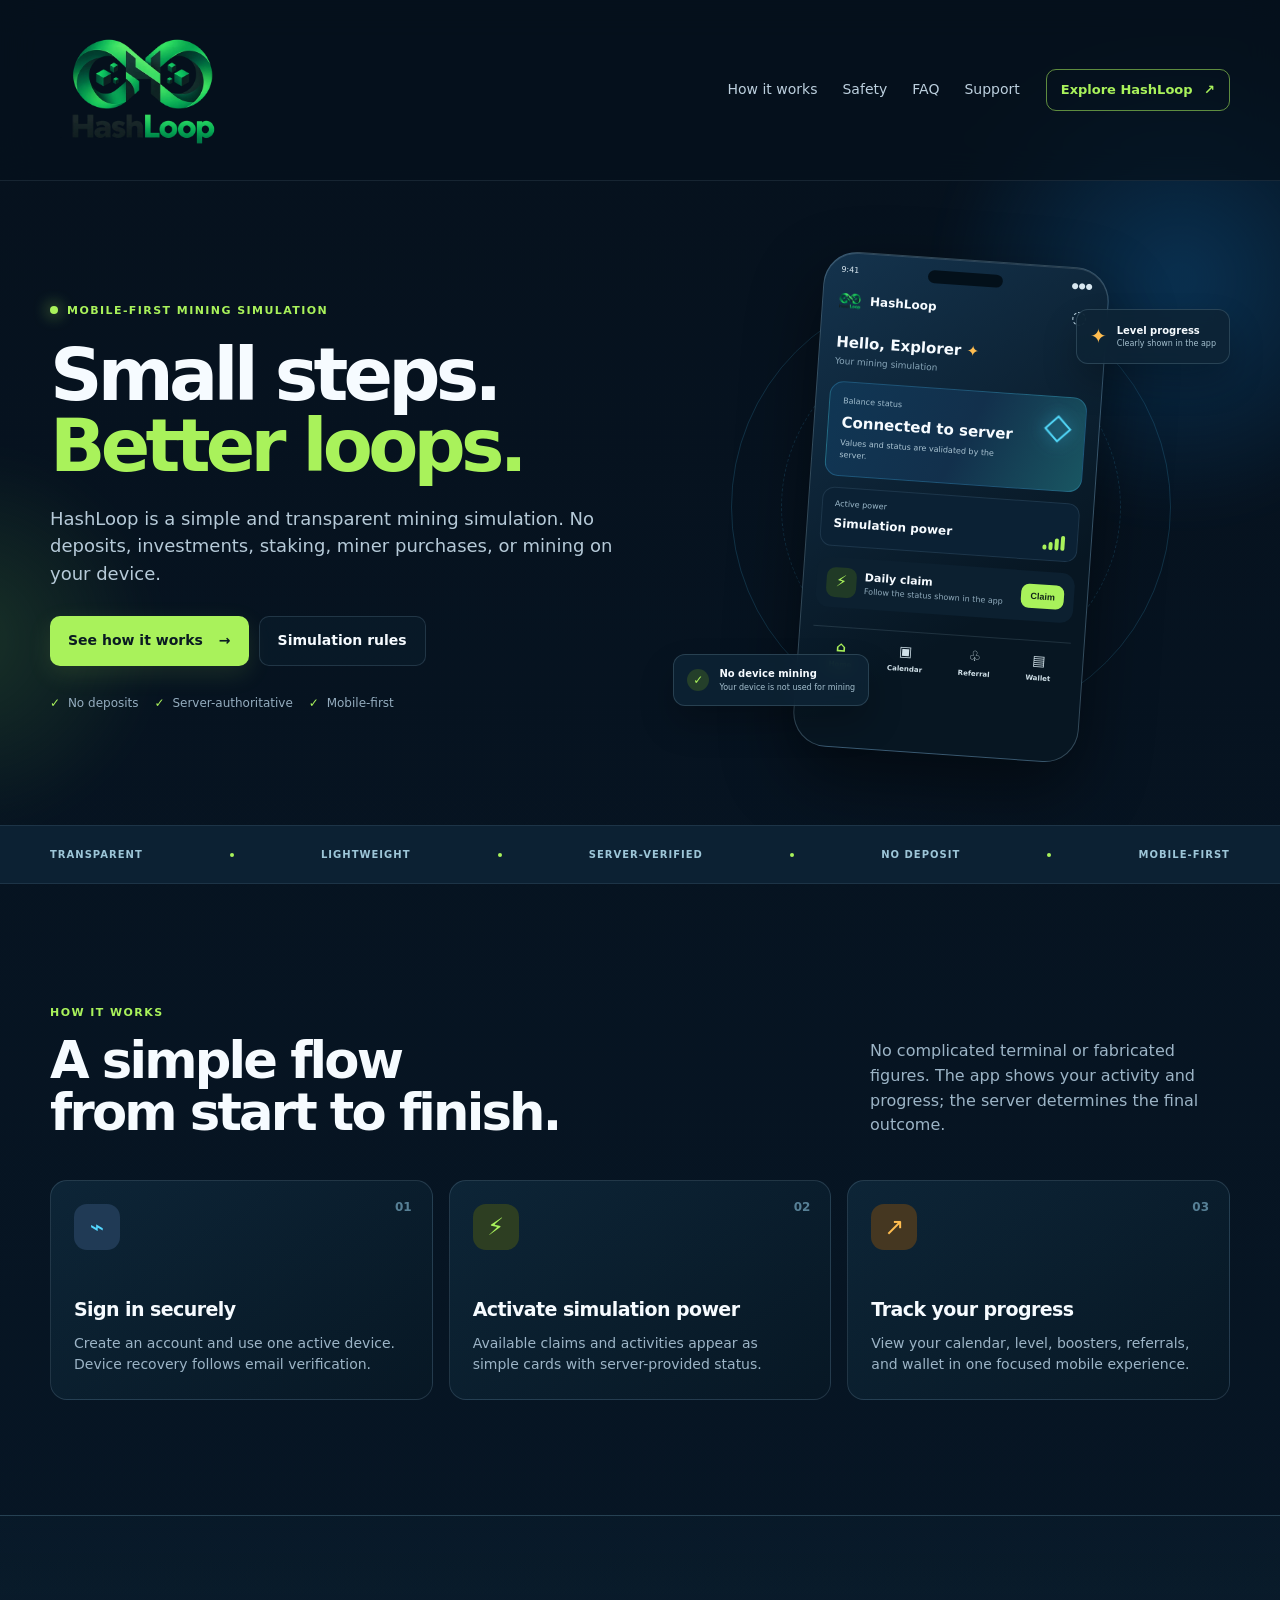
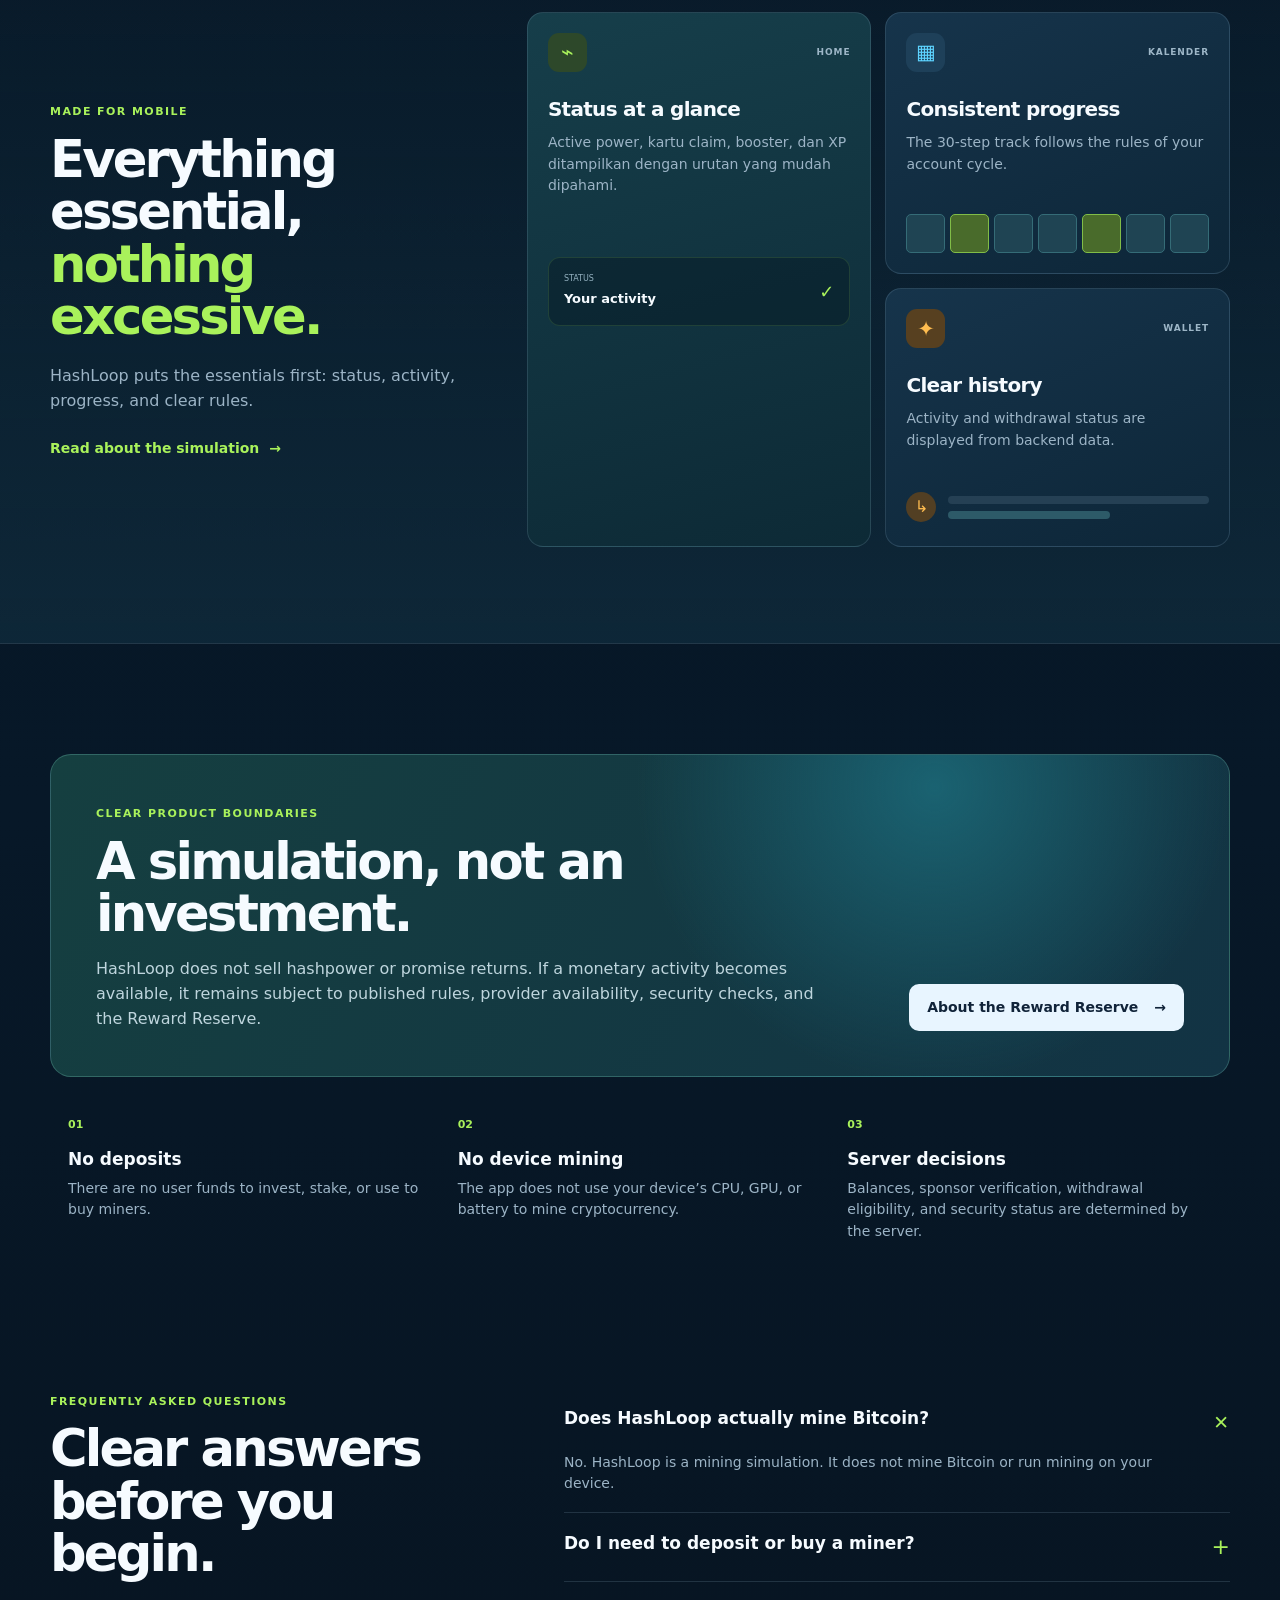
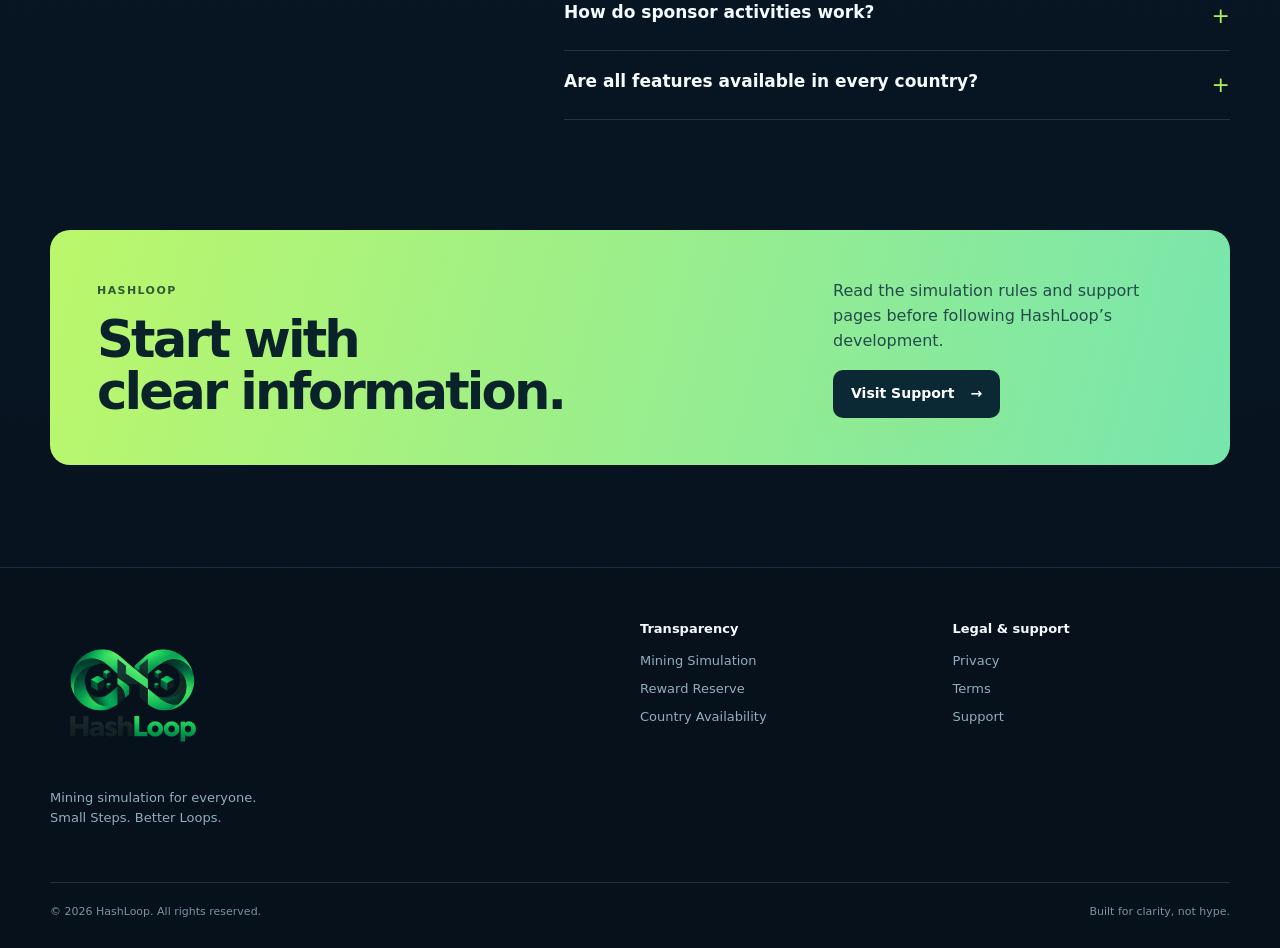
==== commit 641bc737: "Translate HashLoop public homepage to English" ====
--- a/index.html
+++ b/index.html
@@ -1,9 +1,9 @@
 <!doctype html>
-<html lang="id">
+<html lang="en">
 <head>
   <meta charset="utf-8">
   <meta name="viewport" content="width=device-width, initial-scale=1">
-  <meta name="description" content="HashLoop adalah mining simulation mobile-first. Tanpa deposit, tanpa investasi, dan tanpa mining perangkat.">
+  <meta name="description" content="HashLoop is a mobile-first mining simulation. No deposits, investments, or device mining.">
   <meta name="theme-color" content="#07121d">
   <title>HashLoop — Small Steps. Better Loops.</title>
   <link rel="stylesheet" href="/assets/site.css">
@@ -1036,21 +1036,21 @@
 FByYajifIZmg35ZTJrmHgTEtX+RcNREWbgt787OrSYutyGjinIdp0nwVju5u
 jlKu3niB3LGHl0WcaRQmAAAAWgNn9Z+AAAAAAAAAAAAAAAAAAA==
 " alt="HashLoop"></a>
-    <nav class="nav-links" aria-label="Navigasi utama">
-      <a href="#cara-kerja">Cara kerja</a><a href="#keamanan">Keamanan</a><a href="#faq">FAQ</a><a href="/support/">Support</a>
+    <nav class="nav-links" aria-label="Main navigation">
+      <a href="#cara-kerja">How it works</a><a href="#keamanan">Safety</a><a href="#faq">FAQ</a><a href="/support/">Support</a>
     </nav>
-    <a class="nav-cta" href="#mulai">Kenali HashLoop <span>↗</span></a>
+    <a class="nav-cta" href="#mulai">Explore HashLoop <span>↗</span></a>
   </div></header>
   <main>
     <section class="hero shell" id="mulai">
       <div class="hero-copy">
         <div class="eyebrow"><i></i> Mobile-first mining simulation</div>
-        <h1>Langkah kecil.<br><em>Loop yang lebih baik.</em></h1>
-        <p class="hero-lead">HashLoop adalah pengalaman simulasi mining yang ringan dan transparan. Tidak ada deposit, investasi, staking, pembelian miner, atau mining memakai perangkat Anda.</p>
-        <div class="hero-actions"><a class="button primary" href="#cara-kerja">Lihat cara kerja <span>→</span></a><a class="button ghost" href="/mining-simulation/">Aturan simulasi</a></div>
-        <div class="hero-trust"><span><b>✓</b> Tanpa deposit</span><span><b>✓</b> Server-authoritative</span><span><b>✓</b> Mobile-first</span></div>
+        <h1>Small steps.<br><em>Better loops.</em></h1>
+        <p class="hero-lead">HashLoop is a simple and transparent mining simulation. No deposits, investments, staking, miner purchases, or mining on your device.</p>
+        <div class="hero-actions"><a class="button primary" href="#cara-kerja">See how it works <span>→</span></a><a class="button ghost" href="/mining-simulation/">Simulation rules</a></div>
+        <div class="hero-trust"><span><b>✓</b> No deposits</span><span><b>✓</b> Server-authoritative</span><span><b>✓</b> Mobile-first</span></div>
       </div>
-      <div class="hero-visual" aria-label="Preview tampilan HashLoop">
+      <div class="hero-visual" aria-label="HashLoop interface preview">
         <div class="orbit orbit-a"></div><div class="orbit orbit-b"></div>
         <div class="phone">
           <div class="phone-top"><span>9:41</span><span class="notch"></span><span>●●●</span></div>
@@ -2078,52 +2078,52 @@
 IqGZ4gO1MyDr0hx6Fa7NI3bt1heRGYjv9D99t5lFQzeKpYdZBJADwCgzeOrM
 FByYajifIZmg35ZTJrmHgTEtX+RcNREWbgt787OrSYutyGjinIdp0nwVju5u
 jlKu3niB3LGHl0WcaRQmAAAAWgNn9Z+AAAAAAAAAAAAAAAAAAA==
-" alt=""><span>HashLoop</span><button aria-label="Profil">◌</button></div>
-          <div class="hello">Halo, Explorer <span>✦</span><small>Mining simulation Anda</small></div>
-          <div class="balance-card"><div><small>Status saldo</small><strong>Terhubung ke server</strong><em>Angka dan status selalu divalidasi backend.</em></div><div class="gem">◇</div></div>
-          <div class="power-row"><div><small>Power aktif</small><b>Simulation power</b></div><div class="signal"><span></span><span></span><span></span><span></span></div></div>
-          <div class="claim-preview"><div class="preview-icon">⚡</div><div><strong>Claim harian</strong><small>Ikuti status yang ditampilkan aplikasi</small></div><button>Claim</button></div>
-          <div class="mini-nav"><b>⌂<small>Home</small></b><b>▣<small>Kalender</small></b><b>♧<small>Referral</small></b><b>▤<small>Wallet</small></b></div>
+" alt=""><span>HashLoop</span><button aria-label="Profile">◌</button></div>
+          <div class="hello">Hello, Explorer <span>✦</span><small>Your mining simulation</small></div>
+          <div class="balance-card"><div><small>Balance status</small><strong>Connected to server</strong><em>Values and status are validated by the server.</em></div><div class="gem">◇</div></div>
+          <div class="power-row"><div><small>Active power</small><b>Simulation power</b></div><div class="signal"><span></span><span></span><span></span><span></span></div></div>
+          <div class="claim-preview"><div class="preview-icon">⚡</div><div><strong>Daily claim</strong><small>Follow the status shown in the app</small></div><button>Claim</button></div>
+          <div class="mini-nav"><b>⌂<small>Home</small></b><b>▣<small>Calendar</small></b><b>♧<small>Referral</small></b><b>▤<small>Wallet</small></b></div>
         </div>
-        <div class="float-card card-one"><span class="float-icon">✦</span><div><b>Progress level</b><small>Terlihat jelas di aplikasi</small></div></div>
-        <div class="float-card card-two"><span class="ok">✓</span><div><b>Tanpa device mining</b><small>Perangkat Anda tidak digunakan mining</small></div></div>
+        <div class="float-card card-one"><span class="float-icon">✦</span><div><b>Level progress</b><small>Clearly shown in the app</small></div></div>
+        <div class="float-card card-two"><span class="ok">✓</span><div><b>No device mining</b><small>Your device is not used for mining</small></div></div>
       </div>
     </section>
-    <section class="strip"><div class="shell strip-inner"><span>TRANSPARAN</span><i></i><span>RINGAN</span><i></i><span>SERVER-VERIFIED</span><i></i><span>NO DEPOSIT</span><i></i><span>MOBILE-FIRST</span></div></section>
+    <section class="strip"><div class="shell strip-inner"><span>TRANSPARENT</span><i></i><span>LIGHTWEIGHT</span><i></i><span>SERVER-VERIFIED</span><i></i><span>NO DEPOSIT</span><i></i><span>MOBILE-FIRST</span></div></section>
     <section class="section shell" id="cara-kerja">
-      <div class="section-heading"><div><span class="kicker">CARA KERJA</span><h2>Satu alur yang mudah<br>untuk dipahami.</h2></div><p>Tidak ada terminal rumit atau angka palsu. Aplikasi menunjukkan status aktivitas dan progres Anda, sementara server menetapkan hasil akhir.</p></div>
+      <div class="section-heading"><div><span class="kicker">HOW IT WORKS</span><h2>A simple flow<br>from start to finish.</h2></div><p>No complicated terminal or fabricated figures. The app shows your activity and progress; the server determines the final outcome.</p></div>
       <div class="steps">
-        <article class="step"><span class="step-num">01</span><div class="step-art art-account">⌁</div><h3>Masuk dengan aman</h3><p>Buat akun dan gunakan satu perangkat aktif. Pemulihan perangkat mengikuti verifikasi email.</p></article>
-        <article class="step"><span class="step-num">02</span><div class="step-art art-power">⚡</div><h3>Aktifkan simulation power</h3><p>Claim dan aktivitas yang tersedia muncul sebagai kartu sederhana dengan status dari server.</p></article>
-        <article class="step"><span class="step-num">03</span><div class="step-art art-track">↗</div><h3>Ikuti progres Anda</h3><p>Lihat kalender, level, booster, referral, dan wallet dalam satu pengalaman mobile yang ringkas.</p></article>
+        <article class="step"><span class="step-num">01</span><div class="step-art art-account">⌁</div><h3>Sign in securely</h3><p>Create an account and use one active device. Device recovery follows email verification.</p></article>
+        <article class="step"><span class="step-num">02</span><div class="step-art art-power">⚡</div><h3>Activate simulation power</h3><p>Available claims and activities appear as simple cards with server-provided status.</p></article>
+        <article class="step"><span class="step-num">03</span><div class="step-art art-track">↗</div><h3>Track your progress</h3><p>View your calendar, level, boosters, referrals, and wallet in one focused mobile experience.</p></article>
       </div>
     </section>
     <section class="feature-section"><div class="shell feature-grid">
-      <div class="feature-intro"><span class="kicker">DIBUAT UNTUK MOBILE</span><h2>Semua hal penting,<br><em>tanpa berlebihan.</em></h2><p>Antarmuka HashLoop memprioritaskan hal yang benar-benar perlu dilihat: status, aktivitas, progres, dan aturan yang jelas.</p><a class="text-link" href="/mining-simulation/">Baca penjelasan simulasi <span>→</span></a></div>
+      <div class="feature-intro"><span class="kicker">MADE FOR MOBILE</span><h2>Everything essential,<br><em>nothing excessive.</em></h2><p>HashLoop puts the essentials first: status, activity, progress, and clear rules.</p><a class="text-link" href="/mining-simulation/">Read about the simulation <span>→</span></a></div>
       <div class="feature-cards">
-        <article class="feature-card large"><div class="feature-head"><span class="feature-icon lime">⌁</span><span class="card-label">HOME</span></div><h3>Status dalam satu pandangan</h3><p>Power aktif, kartu claim, booster, dan XP ditampilkan dengan urutan yang mudah dipahami.</p><div class="home-mini"><div><small>STATUS</small><b>Aktivitas Anda</b></div><span>✓</span></div></article>
-        <article class="feature-card"><div class="feature-head"><span class="feature-icon blue">▦</span><span class="card-label">KALENDER</span></div><h3>Progress yang konsisten</h3><p>Track 30 langkah disimpan sesuai aturan siklus akun.</p><div class="calendar-mini"><i></i><i></i><i></i><i></i><i></i><i></i><i></i></div></article>
-        <article class="feature-card"><div class="feature-head"><span class="feature-icon orange">✦</span><span class="card-label">WALLET</span></div><h3>Riwayat yang jelas</h3><p>Aktivitas dan status withdrawal ditampilkan berdasarkan data backend.</p><div class="wallet-mini"><span>↳</span><div><i></i><i></i></div></div></article>
+        <article class="feature-card large"><div class="feature-head"><span class="feature-icon lime">⌁</span><span class="card-label">HOME</span></div><h3>Status at a glance</h3><p>Active power, kartu claim, booster, dan XP ditampilkan dengan urutan yang mudah dipahami.</p><div class="home-mini"><div><small>STATUS</small><b>Your activity</b></div><span>✓</span></div></article>
+        <article class="feature-card"><div class="feature-head"><span class="feature-icon blue">▦</span><span class="card-label">KALENDER</span></div><h3>Consistent progress</h3><p>The 30-step track follows the rules of your account cycle.</p><div class="calendar-mini"><i></i><i></i><i></i><i></i><i></i><i></i><i></i></div></article>
+        <article class="feature-card"><div class="feature-head"><span class="feature-icon orange">✦</span><span class="card-label">WALLET</span></div><h3>Clear history</h3><p>Activity and withdrawal status are displayed from backend data.</p><div class="wallet-mini"><span>↳</span><div><i></i><i></i></div></div></article>
       </div>
     </section>
     <section class="safety shell" id="keamanan">
-      <div class="safety-banner"><div><span class="kicker">BATAS PRODUK YANG JELAS</span><h2>Simulasi, bukan investasi.</h2><p>HashLoop tidak menjual hashpower dan tidak menjanjikan hasil. Jika suatu aktivitas monetary diaktifkan, statusnya tetap bergantung pada aturan yang dipublikasikan, ketersediaan provider, pemeriksaan keamanan, dan Reward Reserve.</p></div><a class="button light" href="/reward-reserve/">Tentang Reward Reserve <span>→</span></a></div>
+      <div class="safety-banner"><div><span class="kicker">CLEAR PRODUCT BOUNDARIES</span><h2>A simulation, not an investment.</h2><p>HashLoop does not sell hashpower or promise returns. If a monetary activity becomes available, it remains subject to published rules, provider availability, security checks, and the Reward Reserve.</p></div><a class="button light" href="/reward-reserve/">About the Reward Reserve <span>→</span></a></div>
       <div class="safety-grid">
-        <article><span>01</span><h3>Tidak ada deposit</h3><p>Tidak ada dana pengguna untuk diinvestasikan, staking, atau membeli miner.</p></article>
-        <article><span>02</span><h3>Tidak ada mining perangkat</h3><p>Aplikasi tidak memakai CPU, GPU, atau baterai perangkat Anda untuk menambang crypto.</p></article>
-        <article><span>03</span><h3>Keputusan di server</h3><p>Saldo, verifikasi sponsor, kelayakan withdrawal, dan status keamanan tidak diputuskan oleh APK.</p></article>
+        <article><span>01</span><h3>No deposits</h3><p>There are no user funds to invest, stake, or use to buy miners.</p></article>
+        <article><span>02</span><h3>No device mining</h3><p>The app does not use your device’s CPU, GPU, or battery to mine cryptocurrency.</p></article>
+        <article><span>03</span><h3>Server decisions</h3><p>Balances, sponsor verification, withdrawal eligibility, and security status are determined by the server.</p></article>
       </div>
     </section>
     <section class="faq shell" id="faq">
-      <div class="faq-heading"><span class="kicker">PERTANYAAN UMUM</span><h2>Jawaban yang jelas<br>sebelum Anda mulai.</h2></div>
+      <div class="faq-heading"><span class="kicker">FREQUENTLY ASKED QUESTIONS</span><h2>Clear answers<br>before you begin.</h2></div>
       <div class="faq-list">
-        <details open><summary>Apakah HashLoop benar-benar menambang Bitcoin?<span>+</span></summary><p>Tidak. HashLoop adalah mining simulation. Aplikasi tidak menambang Bitcoin dan tidak menjalankan mining pada perangkat Anda.</p></details>
-        <details><summary>Apakah saya perlu deposit atau membeli miner?<span>+</span></summary><p>Tidak. HashLoop tidak menyediakan deposit, investasi, staking, pembelian miner, atau keanggotaan pay-to-earn.</p></details>
-        <details><summary>Bagaimana aktivitas sponsor bekerja?<span>+</span></summary><p>Aktivitas sponsor hanya dapat diperhitungkan setelah provider yang disetujui dan server melakukan verifikasi. Statusnya ditampilkan langsung di aplikasi.</p></details>
-        <details><summary>Apakah semua negara dan fitur selalu tersedia?<span>+</span></summary><p>Tidak selalu. Ketersediaan bergantung pada negara, provider, status pengembangan, dan aturan yang sedang dipublikasikan.</p></details>
+        <details open><summary>Does HashLoop actually mine Bitcoin?<span>+</span></summary><p>No. HashLoop is a mining simulation. It does not mine Bitcoin or run mining on your device.</p></details>
+        <details><summary>Do I need to deposit or buy a miner?<span>+</span></summary><p>No. HashLoop does not offer deposits, investments, staking, miner purchases, or pay-to-earn memberships.</p></details>
+        <details><summary>How do sponsor activities work?<span>+</span></summary><p>Sponsor activities can only count after verification by an approved provider and the server. Their status is shown in the app.</p></details>
+        <details><summary>Are all features available in every country?<span>+</span></summary><p>Not always. Availability depends on your country, providers, development status, and published rules.</p></details>
       </div>
     </section>
-    <section class="cta shell"><div><span class="kicker">HASHLOOP</span><h2>Mulai dari informasi<br>yang transparan.</h2></div><div><p>Baca aturan simulasi dan halaman support sebelum mengikuti pengembangan HashLoop.</p><a class="button primary" href="/support/">Buka Support <span>→</span></a></div></section>
+    <section class="cta shell"><div><span class="kicker">HASHLOOP</span><h2>Start with<br>clear information.</h2></div><div><p>Read the simulation rules and support pages before following HashLoop’s development.</p><a class="button primary" href="/support/">Visit Support <span>→</span></a></div></section>
   </main>
   <footer class="footer"><div class="shell footer-grid"><div><a class="brand brand-logo footer-logo" href="/"><img src="[data-uri]
 [base64]
@@ -3149,6 +3149,6 @@
 IqGZ4gO1MyDr0hx6Fa7NI3bt1heRGYjv9D99t5lFQzeKpYdZBJADwCgzeOrM
 FByYajifIZmg35ZTJrmHgTEtX+RcNREWbgt787OrSYutyGjinIdp0nwVju5u
 jlKu3niB3LGHl0WcaRQmAAAAWgNn9Z+AAAAAAAAAAAAAAAAAAA==
-" alt="HashLoop"></a><p>Mining simulation untuk semua orang.<br>Small Steps. Better Loops.</p></div><div><b>Transparansi</b><a href="/mining-simulation/">Mining Simulation</a><a href="/reward-reserve/">Reward Reserve</a><a href="/country-availability/">Country Availability</a></div><div><b>Legal & bantuan</b><a href="/privacy/">Privacy</a><a href="/terms/">Terms</a><a href="/support/">Support</a></div></div><div class="shell footer-bottom"><span>© 2026 HashLoop. All rights reserved.</span><span>Built for clarity, not hype.</span></div></footer>
+" alt="HashLoop"></a><p>Mining simulation for everyone.<br>Small Steps. Better Loops.</p></div><div><b>Transparency</b><a href="/mining-simulation/">Mining Simulation</a><a href="/reward-reserve/">Reward Reserve</a><a href="/country-availability/">Country Availability</a></div><div><b>Legal & support</b><a href="/privacy/">Privacy</a><a href="/terms/">Terms</a><a href="/support/">Support</a></div></div><div class="shell footer-bottom"><span>© 2026 HashLoop. All rights reserved.</span><span>Built for clarity, not hype.</span></div></footer>
 </body>
 </html>
--- a/assets/site.css
+++ b/assets/site.css
@@ -1 +1,27 @@
-:root{--ink:#07121d;--ink2:#0b1b2a;--panel:#10273a;--line:rgba(167,207,228,.16);--white:#f6fbff;--muted:#9cb4c6;--lime:#a9f25b;--cyan:#42c8ff;--orange:#ffbd50;--max:1180px}*{box-sizing:border-box}html{scroll-behavior:smooth}body{margin:0;font-family:Inter,ui-sans-serif,system-ui,-apple-system,BlinkMacSystemFont,"Segoe UI",sans-serif;background:#07121d;color:var(--white);line-height:1.55}.landing{overflow-x:hidden;background:linear-gradient(180deg,#06111d 0,#071828 58%,#07121d 100%)}a{color:inherit}.shell{width:min(calc(100% - 48px),var(--max));margin:0 auto}.site-header{position:relative;z-index:10;border-bottom:1px solid rgba(172,218,239,.1);background:rgba(6,17,29,.72);backdrop-filter:blur(18px)}.nav{min-height:80px;display:flex;align-items:center;gap:26px}.brand-logo{display:flex;align-items:center;width:180px}.brand-logo img{display:block;width:100%;height:auto}.nav-links{margin-left:auto;display:flex;gap:25px;align-items:center}.nav-links a{font-size:14px;text-decoration:none;color:#bdd0df;transition:.2s}.nav-links a:hover{color:var(--lime)}.nav-cta{font-size:13px;border:1px solid rgba(169,242,91,.55);color:var(--lime);padding:10px 14px;border-radius:10px;text-decoration:none;font-weight:700;white-space:nowrap}.nav-cta span{margin-left:7px}.aurora{position:absolute;z-index:0;pointer-events:none;border-radius:50%;filter:blur(18px);opacity:.3}.aurora-one{width:520px;height:520px;right:-160px;top:20px;background:radial-gradient(circle,#1379c7,transparent 66%)}.aurora-two{width:420px;height:420px;left:-240px;top:430px;background:radial-gradient(circle,#457b3a,transparent 65%)}.hero{position:relative;z-index:1;display:grid;grid-template-columns:1.02fr .98fr;gap:40px;min-height:640px;align-items:center;padding:66px 0 58px}.eyebrow,.kicker{font-size:11px;font-weight:800;letter-spacing:.13em;color:var(--lime);text-transform:uppercase}.eyebrow{display:flex;align-items:center;gap:9px;margin-bottom:20px}.eyebrow i{width:8px;height:8px;background:var(--lime);border-radius:50%;box-shadow:0 0 16px var(--lime)}h1,h2,h3,p{margin-top:0}.hero h1{font-size:clamp(43px,5.7vw,76px);letter-spacing:-.065em;line-height:.98;margin-bottom:23px;max-width:630px}.hero h1 em,.feature-intro em{font-style:normal;color:var(--lime)}.hero-lead{font-size:18px;color:#b6cad8;max-width:570px;margin-bottom:28px}.hero-actions{display:flex;flex-wrap:wrap;gap:10px}.button{display:inline-flex;align-items:center;justify-content:center;gap:16px;padding:13px 18px;border-radius:10px;text-decoration:none;font-size:14px;font-weight:800;transition:transform .2s,box-shadow .2s}.button:hover{transform:translateY(-2px)}.button.primary{background:var(--lime);color:#0a1b22;box-shadow:0 8px 25px rgba(169,242,91,.12)}.button.ghost{border:1px solid var(--line);color:var(--white);background:rgba(13,35,50,.42)}.button.light{background:#e8f5ff;color:#102339;white-space:nowrap}.hero-trust{display:flex;flex-wrap:wrap;gap:16px;margin-top:28px;color:#95adbf;font-size:12px}.hero-trust b{color:var(--lime);margin-right:4px}.hero-visual{height:520px;position:relative;display:flex;justify-content:center;align-items:center}.phone{position:relative;z-index:2;width:286px;min-height:496px;padding:12px 13px 13px;background:linear-gradient(145deg,#14334d,#071622 70%);border:1px solid rgba(185,228,255,.24);border-radius:34px;box-shadow:0 28px 70px rgba(0,0,0,.47),inset 0 1px rgba(255,255,255,.12);transform:rotate(4deg)}.phone-top{display:flex;justify-content:space-between;font-size:8px;color:#d7e6ef;align-items:center;padding:0 3px 10px}.notch{width:75px;height:13px;background:#03101a;border-radius:12px}.app-top{display:flex;align-items:center;gap:7px;font-size:12px;font-weight:800}.app-top img{width:27px;height:27px;object-fit:contain}.app-top button{margin-left:auto;border:0;background:transparent;color:#bdd6e4;font-size:18px}.hello{font-size:15px;font-weight:800;margin:17px 3px 12px}.hello span{color:var(--orange)}.hello small{display:block;font-size:9px;color:#87a5b8;font-weight:500;margin-top:1px}.balance-card{background:linear-gradient(115deg,#103654,#12304c 53%,#195662);border:1px solid rgba(73,200,255,.23);border-radius:14px;padding:13px;display:flex;justify-content:space-between}.balance-card small,.power-row small{display:block;color:#9dbacb;font-size:8px}.balance-card strong{display:block;font-size:15px;margin:3px 0}.balance-card em{font-style:normal;font-size:8px;color:#a9c3d2;display:block;width:160px}.gem{font-size:36px;color:#54ddff;line-height:.9;filter:drop-shadow(0 0 8px #38b9e5)}.power-row{display:flex;justify-content:space-between;margin:11px 0;padding:10px 12px;background:#0b2134;border:1px solid rgba(159,206,235,.12);border-radius:12px}.power-row b{font-size:12px}.signal{display:flex;align-items:end;gap:2px}.signal span{width:4px;background:var(--lime);border-radius:2px}.signal span:nth-child(1){height:5px}.signal span:nth-child(2){height:8px}.signal span:nth-child(3){height:12px}.signal span:nth-child(4){height:15px}.claim-preview{display:flex;align-items:center;gap:8px;padding:10px;border-radius:13px;background:#0c2030}.preview-icon{width:30px;height:30px;display:grid;place-items:center;border-radius:9px;background:#203a26;color:var(--lime)}.claim-preview strong{display:block;font-size:11px}.claim-preview small{display:block;color:#8faabb;font-size:8px}.claim-preview button{margin-left:auto;background:var(--lime);color:#112419;border:0;border-radius:8px;padding:7px 9px;font-size:9px;font-weight:800}.mini-nav{display:flex;justify-content:space-around;border-top:1px solid rgba(192,226,244,.13);margin-top:19px;padding-top:9px}.mini-nav b{display:flex;flex-direction:column;align-items:center;font-size:14px;color:#d0e0e8}.mini-nav b:first-child{color:var(--lime)}.mini-nav small{font-size:7px;margin-top:2px}.orbit{position:absolute;border:1px solid rgba(72,200,255,.17);border-radius:50%;z-index:1}.orbit-a{width:440px;height:440px}.orbit-b{width:340px;height:340px;border-style:dashed;animation:spin 22s linear infinite}@keyframes spin{to{transform:rotate(360deg)}}.float-card{position:absolute;z-index:4;display:flex;gap:10px;align-items:center;padding:11px 13px;background:rgba(13,36,53,.86);border:1px solid rgba(181,225,244,.17);border-radius:12px;backdrop-filter:blur(8px);box-shadow:0 18px 34px rgba(0,0,0,.22)}.float-card b{font-size:10px;display:block}.float-card small{display:block;font-size:8px;color:#a4bfce}.card-one{top:62px;right:0}.card-two{bottom:61px;left:2px}.float-icon{color:var(--orange);font-size:20px}.ok{background:#243f2a;color:var(--lime);display:grid;place-items:center;width:22px;height:22px;border-radius:50%;font-size:12px}.strip{position:relative;z-index:1;border-top:1px solid rgba(172,218,239,.1);border-bottom:1px solid rgba(172,218,239,.1);background:#0c2133}.strip-inner{min-height:57px;display:flex;gap:24px;justify-content:space-between;align-items:center;color:#9dc6d8;font-size:10px;font-weight:800;letter-spacing:.1em}.strip i{width:4px;height:4px;background:var(--lime);border-radius:50%}.section{padding:115px 0}.section-heading{display:flex;justify-content:space-between;gap:40px;align-items:end;margin-bottom:42px}.section-heading h2,.feature-intro h2,.safety h2,.faq h2,.cta h2{font-size:clamp(32px,4vw,53px);letter-spacing:-.055em;line-height:1.02;margin:10px 0 0}.section-heading p{max-width:360px;color:var(--muted);margin:0}.steps{display:grid;grid-template-columns:repeat(3,1fr);gap:16px}.step{padding:23px;border:1px solid var(--line);background:linear-gradient(145deg,rgba(20,52,74,.52),rgba(9,26,39,.52));border-radius:17px;position:relative;overflow:hidden}.step-num{position:absolute;right:20px;top:17px;color:#578096;font-weight:800;font-size:12px}.step-art{width:46px;height:46px;display:grid;place-items:center;border-radius:13px;margin-bottom:45px;font-size:24px}.art-account{background:#203a55;color:#54d7ff}.art-power{background:#2d3e22;color:var(--lime)}.art-track{background:#453721;color:var(--orange)}.step h3{font-size:19px;letter-spacing:-.03em;margin-bottom:8px}.step p,.feature-card p{color:var(--muted);font-size:14px;margin-bottom:0}.feature-section{padding:96px 0;background:linear-gradient(180deg,rgba(11,34,51,.3),rgba(17,47,64,.65));border-top:1px solid var(--line);border-bottom:1px solid var(--line)}.feature-grid{display:grid;grid-template-columns:.75fr 1.25fr;gap:55px;align-items:center}.feature-intro p{color:var(--muted);margin:22px 0}.text-link{font-size:14px;font-weight:800;color:var(--lime);text-decoration:none}.text-link span{padding-left:5px}.feature-cards{display:grid;grid-template-columns:1fr 1fr;gap:14px}.feature-card{padding:20px;border-radius:16px;border:1px solid var(--line);background:linear-gradient(155deg,#16344b,#0d2638);min-height:225px}.feature-card.large{grid-row:span 2;background:linear-gradient(165deg,#163e4a,#0d2a36);min-height:464px}.feature-head{display:flex;justify-content:space-between;align-items:center}.feature-icon{display:grid;place-items:center;width:39px;height:39px;border-radius:11px;font-size:21px}.feature-icon.lime{color:var(--lime);background:#2d482a}.feature-icon.blue{color:#5dd3ff;background:#1e4059}.feature-icon.orange{color:var(--orange);background:#574020}.card-label{font-size:9px;font-weight:800;color:#9db6c7;letter-spacing:.1em}.feature-card h3{font-size:20px;letter-spacing:-.035em;margin:22px 0 7px}.home-mini{display:flex;align-items:center;justify-content:space-between;margin-top:60px;padding:15px;border-radius:12px;background:rgba(4,19,28,.36);border:1px solid rgba(169,242,91,.13)}.home-mini small{display:block;font-size:8px;color:#93b0bf}.home-mini b{font-size:13px}.home-mini span{color:var(--lime);font-size:18px}.calendar-mini{display:grid;grid-template-columns:repeat(7,1fr);gap:5px;margin-top:39px}.calendar-mini i{aspect-ratio:1;border-radius:5px;background:#1f4453;border:1px solid #356c77}.calendar-mini i:nth-child(2),.calendar-mini i:nth-child(5){background:#496b2b;border-color:#81bd47}.wallet-mini{display:flex;gap:12px;align-items:center;margin-top:37px}.wallet-mini>span{display:grid;place-items:center;width:30px;height:30px;border-radius:50%;background:#523f23;color:var(--orange)}.wallet-mini div{flex:1}.wallet-mini i{display:block;height:8px;border-radius:6px;background:#254054;margin:7px 0}.wallet-mini i:last-child{width:62%;background:#2d5a68}.safety{padding:110px 0}.safety-banner{padding:45px;display:flex;justify-content:space-between;gap:30px;align-items:end;background:radial-gradient(circle at 75% 10%,#1a6271 0,transparent 32%),linear-gradient(120deg,#153f40,#123344);border-radius:21px;border:1px solid rgba(136,225,206,.25)}.safety-banner h2{margin-bottom:18px}.safety-banner p{max-width:730px;color:#bed5dd;margin-bottom:0}.safety-grid{display:grid;grid-template-columns:repeat(3,1fr);gap:25px;padding:34px 18px 0}.safety-grid article span{font-size:11px;color:var(--lime);font-weight:800}.safety-grid h3{margin:10px 0 5px;font-size:17px}.safety-grid p{margin:0;color:var(--muted);font-size:14px}.faq{padding:35px 0 110px;display:grid;grid-template-columns:.8fr 1.2fr;gap:70px}.faq-list details{border-bottom:1px solid var(--line);padding:17px 0}.faq-list summary{list-style:none;cursor:pointer;display:flex;justify-content:space-between;gap:15px;font-weight:750;font-size:17px}.faq-list summary::-webkit-details-marker{display:none}.faq-list summary span{color:var(--lime);font-size:22px;font-weight:400}.faq-list details[open] summary span{transform:rotate(45deg)}.faq-list p{color:var(--muted);font-size:14px;max-width:650px;margin:13px 35px 0 0}.cta{margin-bottom:102px;padding:47px;display:flex;justify-content:space-between;gap:35px;align-items:end;border-radius:20px;background:linear-gradient(105deg,#bbf76b,#78e5ad);color:#0a2229}.cta .kicker{color:#315b34}.cta h2{margin:11px 0 0}.cta p{max-width:350px;color:#244c4a}.cta .primary{background:#0b2934;color:white}.footer{border-top:1px solid var(--line);padding-top:46px;background:#06111b}.footer-grid{display:grid;grid-template-columns:2fr 1fr 1fr;gap:35px}.footer-logo{width:160px}.footer p{color:#91adbd;font-size:13px;margin:14px 0}.footer-grid b{font-size:13px;display:block;margin:5px 0 12px}.footer-grid a:not(.brand){display:block;text-decoration:none;color:#91adbd;font-size:13px;margin:8px 0}.footer-grid a:not(.brand):hover{color:var(--lime)}.footer-bottom{border-top:1px solid var(--line);margin-top:40px;padding:20px 0 28px;display:flex;justify-content:space-between;color:#7892a3;font-size:11px}@media(max-width:820px){.nav-links{display:none}.nav-cta{margin-left:auto}.hero{grid-template-columns:1fr;padding-top:62px}.hero-visual{height:450px}.section-heading,.feature-grid,.faq{grid-template-columns:1fr;display:grid;gap:24px}.section-heading{align-items:start}.steps,.safety-grid{grid-template-columns:1fr}.feature-cards{max-width:630px}.safety-banner,.cta{align-items:start;flex-direction:column}.faq{padding-top:20px}.footer-grid{grid-template-columns:1.5fr 1fr 1fr}}@media(max-width:540px){.shell{width:min(calc(100% - 28px),var(--max))}.nav{min-height:66px}.brand-logo{width:148px}.nav-cta{font-size:11px;padding:8px 10px}.hero{padding-top:43px;min-height:0}.hero h1{font-size:44px}.hero-lead{font-size:16px}.hero-visual{height:415px;transform:scale(.89);transform-origin:center}.float-card{display:none}.strip-inner{gap:9px;font-size:8px}.strip-inner span:nth-of-type(n+4),.strip-inner i:nth-of-type(n+3){display:none}.section,.safety{padding:72px 0}.steps{gap:11px}.step{padding:19px}.feature-section{padding:72px 0}.feature-cards{grid-template-columns:1fr}.feature-card.large{grid-row:auto;min-height:300px}.home-mini{margin-top:35px}.safety-banner,.cta{padding:28px}.safety-grid{padding:29px 3px 0}.faq{padding-bottom:72px}.cta{margin-bottom:72px}.footer-grid{grid-template-columns:1fr 1fr;gap:25px}.footer-grid>div:first-child{grid-column:span 2}.footer-bottom{gap:10px;flex-direction:column}}+:root{--ink:#07121d;--ink2:#0b1b2a;--panel:#10273a;--line:rgba(167,207,228,.16);--white:#f6fbff;--muted:#9cb4c6;--lime:#a9f25b;--cyan:#42c8ff;--orange:#ffbd50;--max:1180px}*{box-sizing:border-box}html{scroll-behavior:smooth}body{margin:0;font-family:Inter,ui-sans-serif,system-ui,-apple-system,BlinkMacSystemFont,"Segoe UI",sans-serif;background:#07121d;color:var(--white);line-height:1.55}.landing{overflow-x:hidden;background:linear-gradient(180deg,#06111d 0,#071828 58%,#07121d 100%)}a{color:inherit}.shell{width:min(calc(100% - 48px),var(--max));margin:0 auto}.site-header{position:relative;z-index:10;border-bottom:1px solid rgba(172,218,239,.1);background:rgba(6,17,29,.72);backdrop-filter:blur(18px)}.nav{min-height:80px;display:flex;align-items:center;gap:26px}.brand-logo{display:flex;align-items:center;width:180px}.brand-logo img{display:block;width:100%;height:auto}.nav-links{margin-left:auto;display:flex;gap:25px;align-items:center}.nav-links a{font-size:14px;text-decoration:none;color:#bdd0df;transition:.2s}.nav-links a:hover{color:var(--lime)}.nav-cta{font-size:13px;border:1px solid rgba(169,242,91,.55);color:var(--lime);padding:10px 14px;border-radius:10px;text-decoration:none;font-weight:700;white-space:nowrap}.nav-cta span{margin-left:7px}.aurora{position:absolute;z-index:0;pointer-events:none;border-radius:50%;filter:blur(18px);opacity:.3}.aurora-one{width:520px;height:520px;right:-160px;top:20px;background:radial-gradient(circle,#1379c7,transparent 66%)}.aurora-two{width:420px;height:420px;left:-240px;top:430px;background:radial-gradient(circle,#457b3a,transparent 65%)}.hero{position:relative;z-index:1;display:grid;grid-template-columns:1.02fr .98fr;gap:40px;min-height:640px;align-items:center;padding:66px 0 58px}.eyebrow,.kicker{font-size:11px;font-weight:800;letter-spacing:.13em;color:var(--lime);text-transform:uppercase}.eyebrow{display:flex;align-items:center;gap:9px;margin-bottom:20px}.eyebrow i{width:8px;height:8px;background:var(--lime);border-radius:50%;box-shadow:0 0 16px var(--lime)}h1,h2,h3,p{margin-top:0}.hero h1{font-size:clamp(43px,5.7vw,76px);letter-spacing:-.065em;line-height:.98;margin-bottom:23px;max-width:630px}.hero h1 em,.feature-intro em{font-style:normal;color:var(--lime)}.hero-lead{font-size:18px;color:#b6cad8;max-width:570px;margin-bottom:28px}.hero-actions{display:flex;flex-wrap:wrap;gap:10px}.button{display:inline-flex;align-items:center;justify-content:center;gap:16px;padding:13px 18px;border-radius:10px;text-decoration:none;font-size:14px;font-weight:800;transition:transform .2s,box-shadow .2s}.button:hover{transform:translateY(-2px)}.button.primary{background:var(--lime);color:#0a1b22;box-shadow:0 8px 25px rgba(169,242,91,.12)}.button.ghost{border:1px solid var(--line);color:var(--white);background:rgba(13,35,50,.42)}.button.light{background:#e8f5ff;color:#102339;white-space:nowrap}.hero-trust{display:flex;flex-wrap:wrap;gap:16px;margin-top:28px;color:#95adbf;font-size:12px}.hero-trust b{color:var(--lime);margin-right:4px}.hero-visual{height:520px;position:relative;display:flex;justify-content:center;align-items:center}.phone{position:relative;z-index:2;width:286px;min-height:496px;padding:12px 13px 13px;background:linear-gradient(145deg,#14334d,#071622 70%);border:1px solid rgba(185,228,255,.24);border-radius:34px;box-shadow:0 28px 70px rgba(0,0,0,.47),inset 0 1px rgba(255,255,255,.12);transform:rotate(4deg)}.phone-top{display:flex;justify-content:space-between;font-size:8px;color:#d7e6ef;align-items:center;padding:0 3px 10px}.notch{width:75px;height:13px;background:#03101a;border-radius:12px}.app-top{display:flex;align-items:center;gap:7px;font-size:12px;font-weight:800}.app-top img{width:27px;height:27px;object-fit:contain}.app-top button{margin-left:auto;border:0;background:transparent;color:#bdd6e4;font-size:18px}.hello{font-size:15px;font-weight:800;margin:17px 3px 12px}.hello span{color:var(--orange)}.hello small{display:block;font-size:9px;color:#87a5b8;font-weight:500;margin-top:1px}.balance-card{background:linear-gradient(115deg,#103654,#12304c 53%,#195662);border:1px solid rgba(73,200,255,.23);border-radius:14px;padding:13px;display:flex;justify-content:space-between}.balance-card small,.power-row small{display:block;color:#9dbacb;font-size:8px}.balance-card strong{display:block;font-size:15px;margin:3px 0}.balance-card em{font-style:normal;font-size:8px;color:#a9c3d2;display:block;width:160px}.gem{font-size:36px;color:#54ddff;line-height:.9;filter:drop-shadow(0 0 8px #38b9e5)}.power-row{display:flex;justify-content:space-between;margin:11px 0;padding:10px 12px;background:#0b2134;border:1px solid rgba(159,206,235,.12);border-radius:12px}.power-row b{font-size:12px}.signal{display:flex;align-items:end;gap:2px}.signal span{width:4px;background:var(--lime);border-radius:2px}.signal span:nth-child(1){height:5px}.signal span:nth-child(2){height:8px}.signal span:nth-child(3){height:12px}.signal span:nth-child(4){height:15px}.claim-preview{display:flex;align-items:center;gap:8px;padding:10px;border-radius:13px;background:#0c2030}.preview-icon{width:30px;height:30px;display:grid;place-items:center;border-radius:9px;background:#203a26;color:var(--lime)}.claim-preview strong{display:block;font-size:11px}.claim-preview small{display:block;color:#8faabb;font-size:8px}.claim-preview button{margin-left:auto;background:var(--lime);color:#112419;border:0;border-radius:8px;padding:7px 9px;font-size:9px;font-weight:800}.mini-nav{display:flex;justify-content:space-around;border-top:1px solid rgba(192,226,244,.13);margin-top:19px;padding-top:9px}.mini-nav b{display:flex;flex-direction:column;align-items:center;font-size:14px;color:#d0e0e8}.mini-nav b:first-child{color:var(--lime)}.mini-nav small{font-size:7px;margin-top:2px}.orbit{position:absolute;border:1px solid rgba(72,200,255,.17);border-radius:50%;z-index:1}.orbit-a{width:440px;height:440px}.orbit-b{width:340px;height:340px;border-style:dashed;animation:spin 22s linear infinite}@keyframes spin{to{transform:rotate(360deg)}}.float-card{position:absolute;z-index:4;display:flex;gap:10px;align-items:center;padding:11px 13px;background:rgba(13,36,53,.86);border:1px solid rgba(181,225,244,.17);border-radius:12px;backdrop-filter:blur(8px);box-shadow:0 18px 34px rgba(0,0,0,.22)}.float-card b{font-size:10px;display:block}.float-card small{display:block;font-size:8px;color:#a4bfce}.card-one{top:62px;right:0}.card-two{bottom:61px;left:2px}.float-icon{color:var(--orange);font-size:20px}.ok{background:#243f2a;color:var(--lime);display:grid;place-items:center;width:22px;height:22px;border-radius:50%;font-size:12px}.strip{position:relative;z-index:1;border-top:1px solid rgba(172,218,239,.1);border-bottom:1px solid rgba(172,218,239,.1);background:#0c2133}.strip-inner{min-height:57px;display:flex;gap:24px;justify-content:space-between;align-items:center;color:#9dc6d8;font-size:10px;font-weight:800;letter-spacing:.1em}.strip i{width:4px;height:4px;background:var(--lime);border-radius:50%}.section{padding:115px 0}.section-heading{display:flex;justify-content:space-between;gap:40px;align-items:end;margin-bottom:42px}.section-heading h2,.feature-intro h2,.safety h2,.faq h2,.cta h2{font-size:clamp(32px,4vw,53px);letter-spacing:-.055em;line-height:1.02;margin:10px 0 0}.section-heading p{max-width:360px;color:var(--muted);margin:0}.steps{display:grid;grid-template-columns:repeat(3,1fr);gap:16px}.step{padding:23px;border:1px solid var(--line);background:linear-gradient(145deg,rgba(20,52,74,.52),rgba(9,26,39,.52));border-radius:17px;position:relative;overflow:hidden}.step-num{position:absolute;right:20px;top:17px;color:#578096;font-weight:800;font-size:12px}.step-art{width:46px;height:46px;display:grid;place-items:center;border-radius:13px;margin-bottom:45px;font-size:24px}.art-account{background:#203a55;color:#54d7ff}.art-power{background:#2d3e22;color:var(--lime)}.art-track{background:#453721;color:var(--orange)}.step h3{font-size:19px;letter-spacing:-.03em;margin-bottom:8px}.step p,.feature-card p{color:var(--muted);font-size:14px;margin-bottom:0}.feature-section{padding:96px 0;background:linear-gradient(180deg,rgba(11,34,51,.3),rgba(17,47,64,.65));border-top:1px solid var(--line);border-bottom:1px solid var(--line)}.feature-grid{display:grid;grid-template-columns:.75fr 1.25fr;gap:55px;align-items:center}.feature-intro p{color:var(--muted);margin:22px 0}.text-link{font-size:14px;font-weight:800;color:var(--lime);text-decoration:none}.text-link span{padding-left:5px}.feature-cards{display:grid;grid-template-columns:1fr 1fr;gap:14px}.feature-card{padding:20px;border-radius:16px;border:1px solid var(--line);background:linear-gradient(155deg,#16344b,#0d2638);min-height:225px}.feature-card.large{grid-row:span 2;background:linear-gradient(165deg,#163e4a,#0d2a36);min-height:464px}.feature-head{display:flex;justify-content:space-between;align-items:center}.feature-icon{display:grid;place-items:center;width:39px;height:39px;border-radius:11px;font-size:21px}.feature-icon.lime{color:var(--lime);background:#2d482a}.feature-icon.blue{color:#5dd3ff;background:#1e4059}.feature-icon.orange{color:var(--orange);background:#574020}.card-label{font-size:9px;font-weight:800;color:#9db6c7;letter-spacing:.1em}.feature-card h3{font-size:20px;letter-spacing:-.035em;margin:22px 0 7px}.home-mini{display:flex;align-items:center;justify-content:space-between;margin-top:60px;padding:15px;border-radius:12px;background:rgba(4,19,28,.36);border:1px solid rgba(169,242,91,.13)}.home-mini small{display:block;font-size:8px;color:#93b0bf}.home-mini b{font-size:13px}.home-mini span{color:var(--lime);font-size:18px}.calendar-mini{display:grid;grid-template-columns:repeat(7,1fr);gap:5px;margin-top:39px}.calendar-mini i{aspect-ratio:1;border-radius:5px;background:#1f4453;border:1px solid #356c77}.calendar-mini i:nth-child(2),.calendar-mini i:nth-child(5){background:#496b2b;border-color:#81bd47}.wallet-mini{display:flex;gap:12px;align-items:center;margin-top:37px}.wallet-mini>span{display:grid;place-items:center;width:30px;height:30px;border-radius:50%;background:#523f23;color:var(--orange)}.wallet-mini div{flex:1}.wallet-mini i{display:block;height:8px;border-radius:6px;background:#254054;margin:7px 0}.wallet-mini i:last-child{width:62%;background:#2d5a68}.safety{padding:110px 0}.safety-banner{padding:45px;display:flex;justify-content:space-between;gap:30px;align-items:end;background:radial-gradient(circle at 75% 10%,#1a6271 0,transparent 32%),linear-gradient(120deg,#153f40,#123344);border-radius:21px;border:1px solid rgba(136,225,206,.25)}.safety-banner h2{margin-bottom:18px}.safety-banner p{max-width:730px;color:#bed5dd;margin-bottom:0}.safety-grid{display:grid;grid-template-columns:repeat(3,1fr);gap:25px;padding:34px 18px 0}.safety-grid article span{font-size:11px;color:var(--lime);font-weight:800}.safety-grid h3{margin:10px 0 5px;font-size:17px}.safety-grid p{margin:0;color:var(--muted);font-size:14px}.faq{padding:35px 0 110px;display:grid;grid-template-columns:.8fr 1.2fr;gap:70px}.faq-list details{border-bottom:1px solid var(--line);padding:17px 0}.faq-list summary{list-style:none;cursor:pointer;display:flex;justify-content:space-between;gap:15px;font-weight:750;font-size:17px}.faq-list summary::-webkit-details-marker{display:none}.faq-list summary span{color:var(--lime);font-size:22px;font-weight:400}.faq-list details[open] summary span{transform:rotate(45deg)}.faq-list p{color:var(--muted);font-size:14px;max-width:650px;margin:13px 35px 0 0}.cta{margin-bottom:102px;padding:47px;display:flex;justify-content:space-between;gap:35px;align-items:end;border-radius:20px;background:linear-gradient(105deg,#bbf76b,#78e5ad);color:#0a2229}.cta .kicker{color:#315b34}.cta h2{margin:11px 0 0}.cta p{max-width:350px;color:#244c4a}.cta .primary{background:#0b2934;color:white}.footer{border-top:1px solid var(--line);padding-top:46px;background:#06111b}.footer-grid{display:grid;grid-template-columns:2fr 1fr 1fr;gap:35px}.footer-logo{width:160px}.footer p{color:#91adbd;font-size:13px;margin:14px 0}.footer-grid b{font-size:13px;display:block;margin:5px 0 12px}.footer-grid a:not(.brand){display:block;text-decoration:none;color:#91adbd;font-size:13px;margin:8px 0}.footer-grid a:not(.brand):hover{color:var(--lime)}.footer-bottom{border-top:1px solid var(--line);margin-top:40px;padding:20px 0 28px;display:flex;justify-content:space-between;color:#7892a3;font-size:11px}@media(max-width:820px){.nav-links{display:none}.nav-cta{margin-left:auto}.hero{grid-template-columns:1fr;padding-top:62px}.hero-visual{height:450px}.section-heading,.feature-grid,.faq{grid-template-columns:1fr;display:grid;gap:24px}.section-heading{align-items:start}.steps,.safety-grid{grid-template-columns:1fr}.feature-cards{max-width:630px}.safety-banner,.cta{align-items:start;flex-direction:column}.faq{padding-top:20px}.footer-grid{grid-template-columns:1.5fr 1fr 1fr}}@media(max-width:540px){.shell{width:min(calc(100% - 28px),var(--max))}.nav{min-height:66px}.brand-logo{width:148px}.nav-cta{font-size:11px;padding:8px 10px}.hero{padding-top:43px;min-height:0}.hero h1{font-size:44px}.hero-lead{font-size:16px}.hero-visual{height:415px;transform:scale(.89);transform-origin:center}.float-card{display:none}.strip-inner{gap:9px;font-size:8px}.strip-inner span:nth-of-type(n+4),.strip-inner i:nth-of-type(n+3){display:none}.section,.safety{padding:72px 0}.steps{gap:11px}.step{padding:19px}.feature-section{padding:72px 0}.feature-cards{grid-template-columns:1fr}.feature-card.large{grid-row:auto;min-height:300px}.home-mini{margin-top:35px}.safety-banner,.cta{padding:28px}.safety-grid{padding:29px 3px 0}.faq{padding-bottom:72px}.cta{margin-bottom:72px}.footer-grid{grid-template-columns:1fr 1fr;gap:25px}.footer-grid>div:first-child{grid-column:span 2}.footer-bottom{gap:10px;flex-direction:column}}
+/* Documentation pages retain a calm, readable layout. */
+body:not(.landing){background:radial-gradient(circle at 90% 0,#142d46 0,transparent 32%),#090f17;color:#f4f7fb}
+body:not(.landing) .wrap{width:min(calc(100% - 32px),900px);margin:auto}
+body:not(.landing) .nav{display:flex;justify-content:space-between;align-items:center;padding:22px 0;border-bottom:1px solid var(--line);gap:16px}
+body:not(.landing) .brand{font-size:20px;font-weight:800;letter-spacing:-.03em;text-decoration:none}
+body:not(.landing) .links{margin-left:0;display:flex;gap:14px;flex-wrap:wrap}
+body:not(.landing) .links a,body:not(.landing) .back{color:var(--muted);text-decoration:none;font-size:14px}
+body:not(.landing) .links a:hover,body:not(.landing) .back:hover{color:var(--lime)}
+body:not(.landing) main{padding:56px 0 72px}
+body:not(.landing) h1{font-size:clamp(38px,7vw,64px);letter-spacing:-.05em;line-height:1;margin:0 0 14px}
+body:not(.landing) .lead{font-size:18px;color:var(--muted);max-width:760px}
+body:not(.landing) .updated{color:var(--muted);font-size:14px;margin:18px 0 32px}
+body:not(.landing) .box{background:linear-gradient(180deg,#121f2d,#0d1722);border:1px solid var(--line);border-radius:18px;padding:28px;margin:18px 0}
+body:not(.landing) .box h2{margin:0 0 12px;letter-spacing:-.02em}
+body:not(.landing) .box h3{margin:24px 0 8px}
+body:not(.landing) .box p,body:not(.landing) .box li{color:#c8d1dd}
+body:not(.landing) .note{border-left:3px solid var(--lime);padding:12px 16px;background:#0d2526;color:#c8d1dd;border-radius:0 10px 10px 0}
+body:not(.landing) .warn{border-left-color:#f4b04f;background:#1c1710}
+body:not(.landing) .pill{display:inline-block;border:1px solid #3d6f55;color:var(--lime);border-radius:999px;padding:5px 10px;font-size:12px;font-weight:700}
+body:not(.landing) .btn{display:inline-block;padding:12px 16px;border-radius:11px;text-decoration:none;font-weight:700;background:var(--lime);color:#0b1c23;margin:10px 8px 0 0}
+body:not(.landing) .btn.secondary{background:#122237;color:var(--white);border:1px solid var(--line)}
+body:not(.landing) footer{border-top:1px solid var(--line);padding:28px 0 42px;color:var(--muted);font-size:14px}
+body:not(.landing) .table{width:100%;border-collapse:collapse}
+body:not(.landing) .table th,body:not(.landing) .table td{text-align:left;border-bottom:1px solid var(--line);padding:12px 8px;vertical-align:top}
+body:not(.landing) .table th{color:var(--muted);font-size:13px}
+@media(max-width:640px){body:not(.landing) .nav{align-items:flex-start;flex-direction:column}body:not(.landing) .box{padding:22px}body:not(.landing) .wrap{width:min(calc(100% - 26px),900px)}}
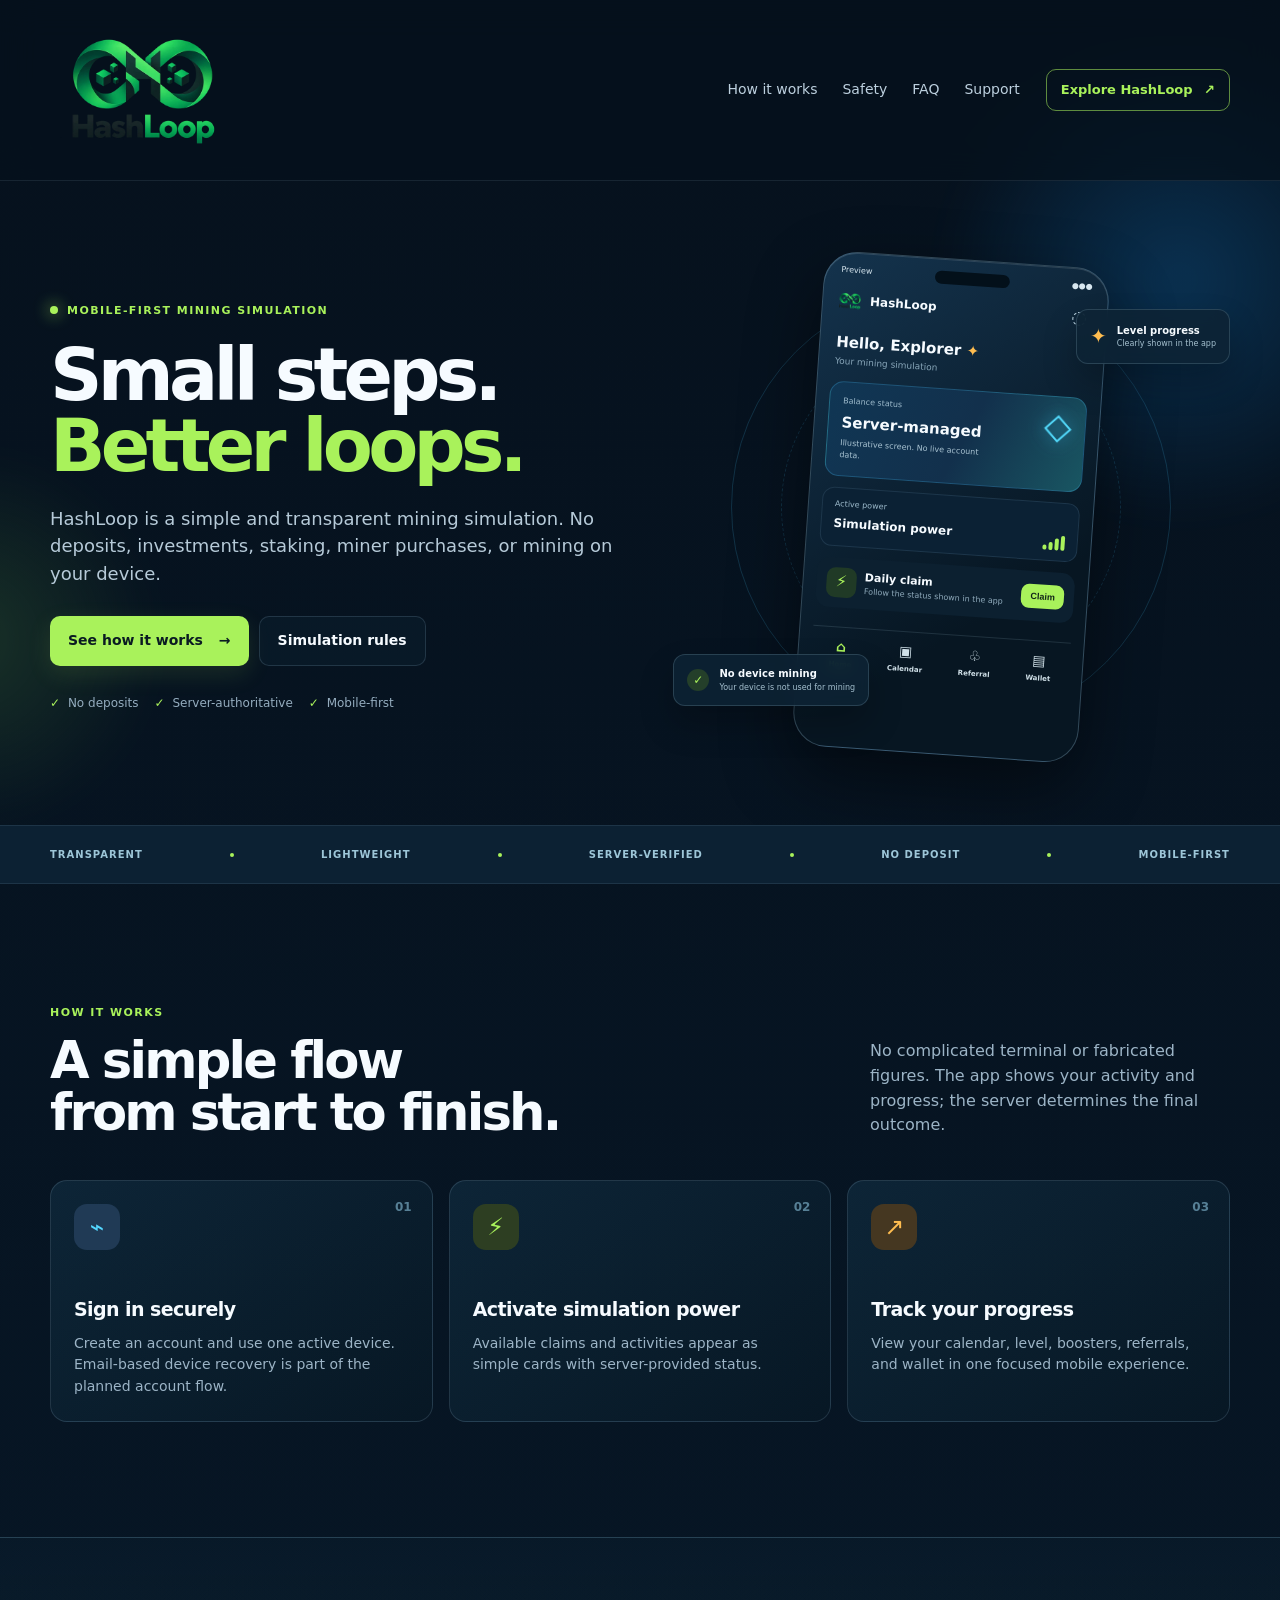
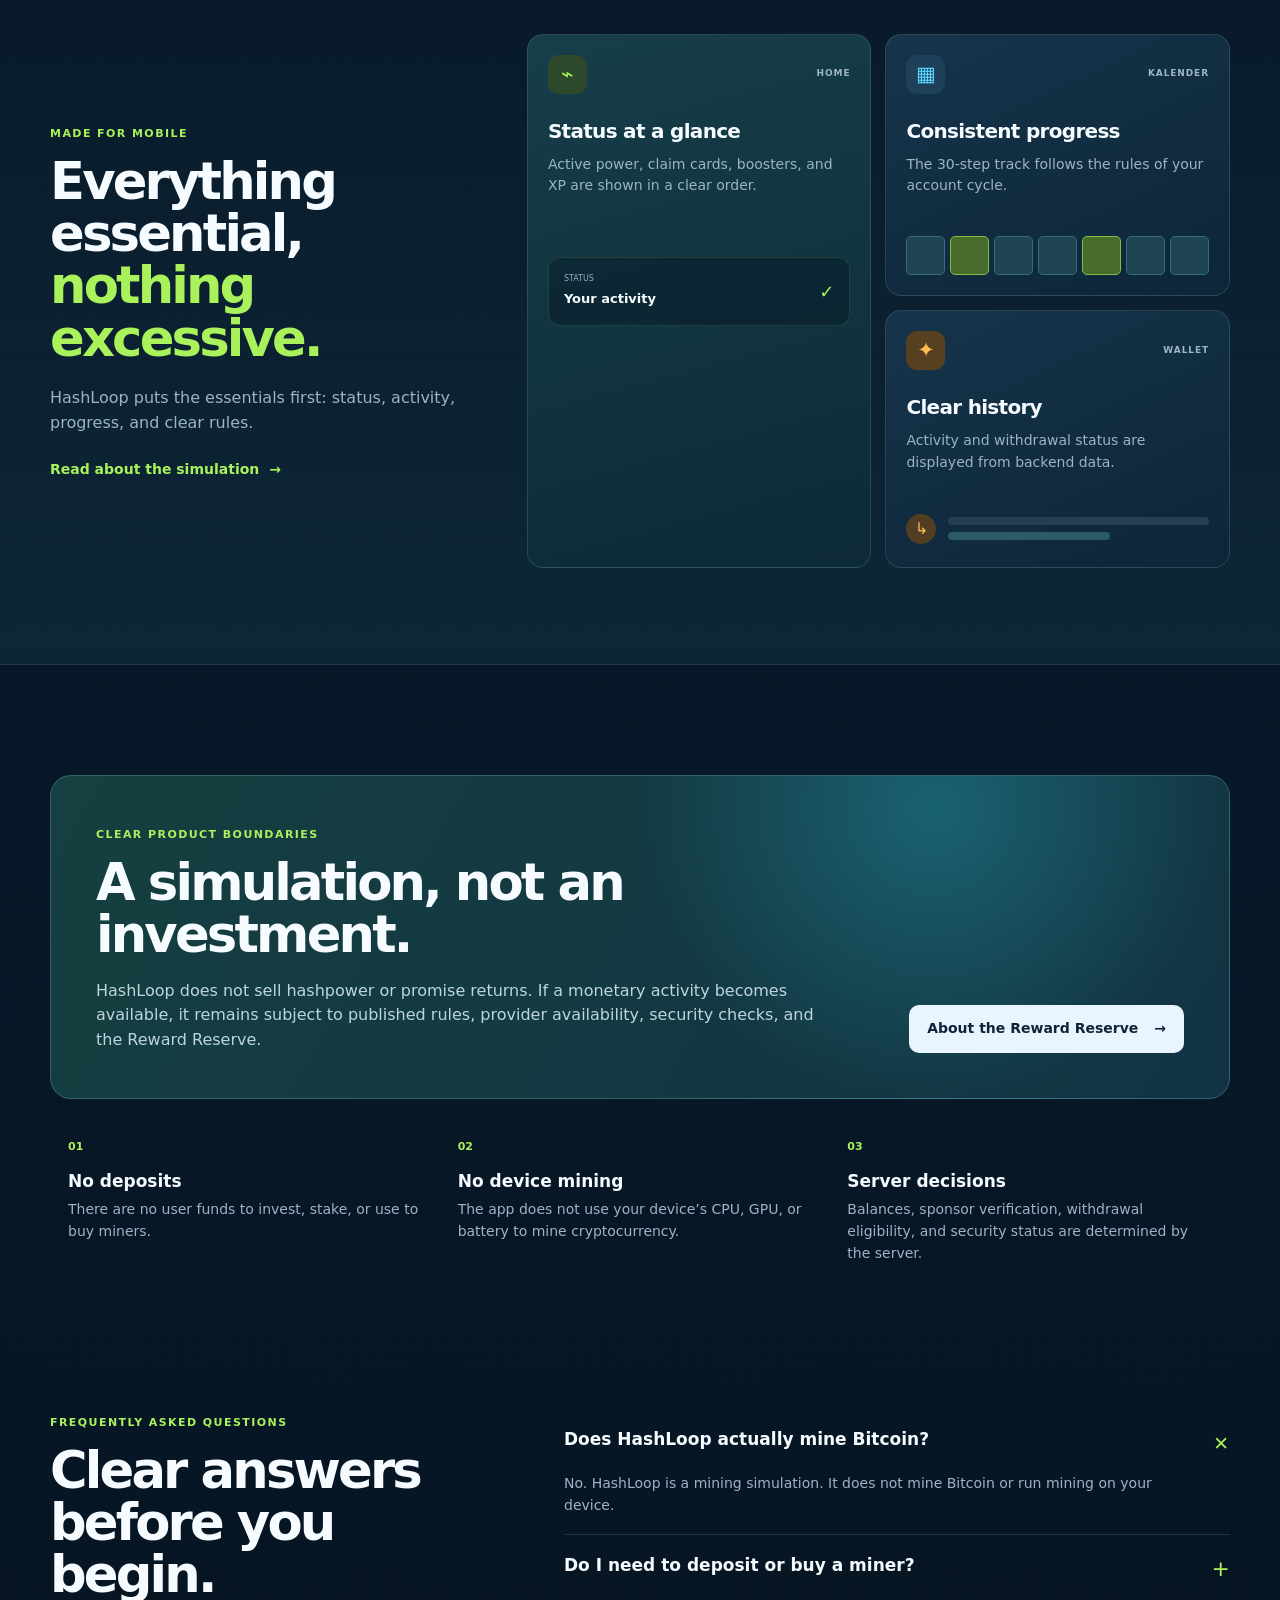
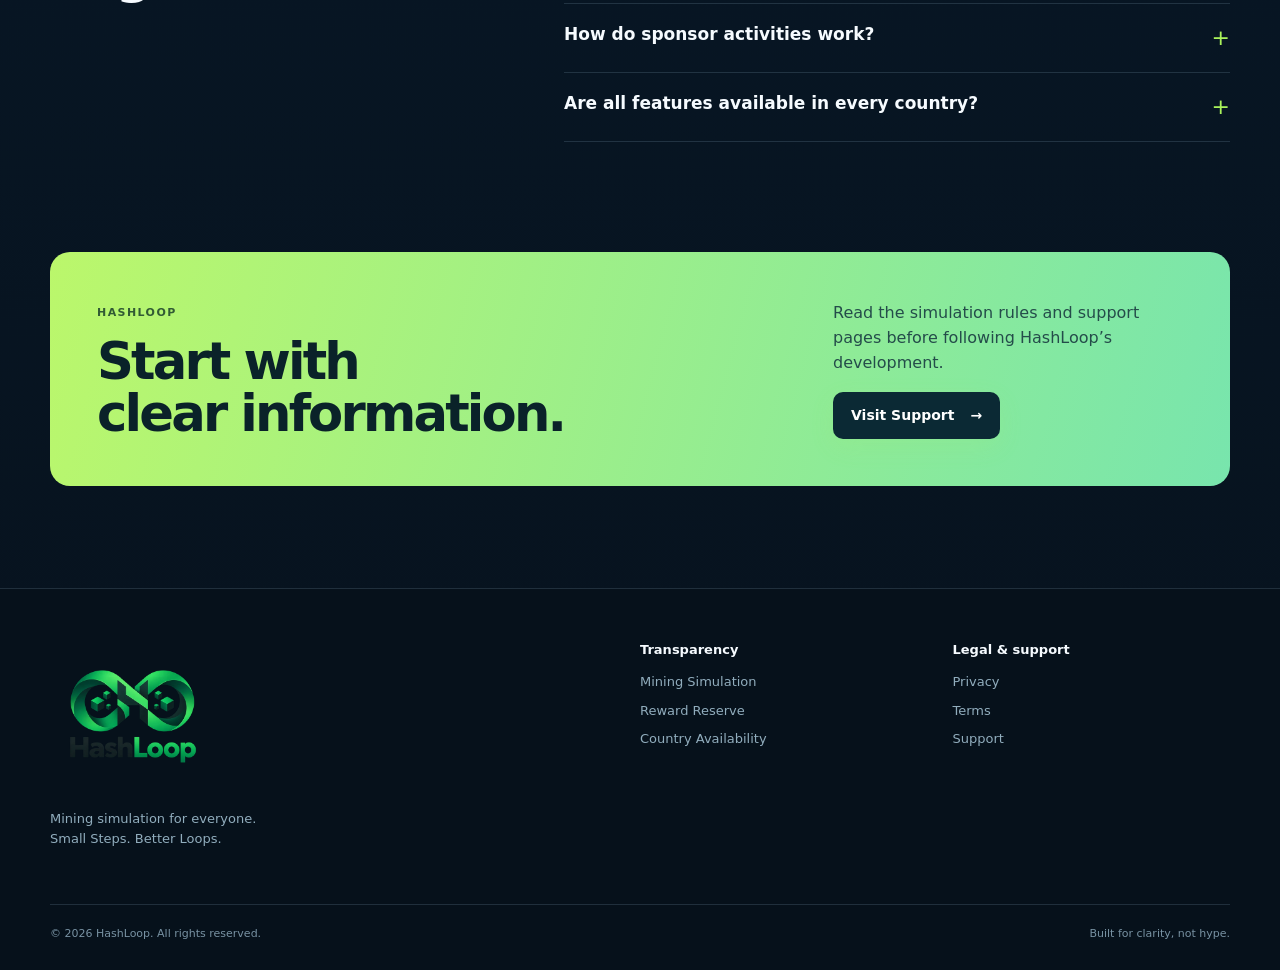
==== commit 6163c9c9: "Clarify preview and unreleased account and sponsor features" ====
--- a/index.html
+++ b/index.html
@@ -1050,10 +1050,10 @@
         <div class="hero-actions"><a class="button primary" href="#cara-kerja">See how it works <span>→</span></a><a class="button ghost" href="/mining-simulation/">Simulation rules</a></div>
         <div class="hero-trust"><span><b>✓</b> No deposits</span><span><b>✓</b> Server-authoritative</span><span><b>✓</b> Mobile-first</span></div>
       </div>
-      <div class="hero-visual" aria-label="HashLoop interface preview">
+      <div class="hero-visual" aria-label="Illustrative HashLoop interface concept">
         <div class="orbit orbit-a"></div><div class="orbit orbit-b"></div>
         <div class="phone">
-          <div class="phone-top"><span>9:41</span><span class="notch"></span><span>●●●</span></div>
+          <div class="phone-top"><span>Preview</span><span class="notch"></span><span>●●●</span></div>
           <div class="app-top"><img src="[data-uri]
 [base64]
 [base64]
@@ -2080,7 +2080,7 @@
 jlKu3niB3LGHl0WcaRQmAAAAWgNn9Z+AAAAAAAAAAAAAAAAAAA==
 " alt=""><span>HashLoop</span><button aria-label="Profile">◌</button></div>
           <div class="hello">Hello, Explorer <span>✦</span><small>Your mining simulation</small></div>
-          <div class="balance-card"><div><small>Balance status</small><strong>Connected to server</strong><em>Values and status are validated by the server.</em></div><div class="gem">◇</div></div>
+          <div class="balance-card"><div><small>Balance status</small><strong>Server-managed</strong><em>Illustrative screen. No live account data.</em></div><div class="gem">◇</div></div>
           <div class="power-row"><div><small>Active power</small><b>Simulation power</b></div><div class="signal"><span></span><span></span><span></span><span></span></div></div>
           <div class="claim-preview"><div class="preview-icon">⚡</div><div><strong>Daily claim</strong><small>Follow the status shown in the app</small></div><button>Claim</button></div>
           <div class="mini-nav"><b>⌂<small>Home</small></b><b>▣<small>Calendar</small></b><b>♧<small>Referral</small></b><b>▤<small>Wallet</small></b></div>
@@ -2093,7 +2093,7 @@
     <section class="section shell" id="cara-kerja">
       <div class="section-heading"><div><span class="kicker">HOW IT WORKS</span><h2>A simple flow<br>from start to finish.</h2></div><p>No complicated terminal or fabricated figures. The app shows your activity and progress; the server determines the final outcome.</p></div>
       <div class="steps">
-        <article class="step"><span class="step-num">01</span><div class="step-art art-account">⌁</div><h3>Sign in securely</h3><p>Create an account and use one active device. Device recovery follows email verification.</p></article>
+        <article class="step"><span class="step-num">01</span><div class="step-art art-account">⌁</div><h3>Sign in securely</h3><p>Create an account and use one active device. Email-based device recovery is part of the planned account flow.</p></article>
         <article class="step"><span class="step-num">02</span><div class="step-art art-power">⚡</div><h3>Activate simulation power</h3><p>Available claims and activities appear as simple cards with server-provided status.</p></article>
         <article class="step"><span class="step-num">03</span><div class="step-art art-track">↗</div><h3>Track your progress</h3><p>View your calendar, level, boosters, referrals, and wallet in one focused mobile experience.</p></article>
       </div>
@@ -2101,7 +2101,7 @@
     <section class="feature-section"><div class="shell feature-grid">
       <div class="feature-intro"><span class="kicker">MADE FOR MOBILE</span><h2>Everything essential,<br><em>nothing excessive.</em></h2><p>HashLoop puts the essentials first: status, activity, progress, and clear rules.</p><a class="text-link" href="/mining-simulation/">Read about the simulation <span>→</span></a></div>
       <div class="feature-cards">
-        <article class="feature-card large"><div class="feature-head"><span class="feature-icon lime">⌁</span><span class="card-label">HOME</span></div><h3>Status at a glance</h3><p>Active power, kartu claim, booster, dan XP ditampilkan dengan urutan yang mudah dipahami.</p><div class="home-mini"><div><small>STATUS</small><b>Your activity</b></div><span>✓</span></div></article>
+        <article class="feature-card large"><div class="feature-head"><span class="feature-icon lime">⌁</span><span class="card-label">HOME</span></div><h3>Status at a glance</h3><p>Active power, claim cards, boosters, and XP are shown in a clear order.</p><div class="home-mini"><div><small>STATUS</small><b>Your activity</b></div><span>✓</span></div></article>
         <article class="feature-card"><div class="feature-head"><span class="feature-icon blue">▦</span><span class="card-label">KALENDER</span></div><h3>Consistent progress</h3><p>The 30-step track follows the rules of your account cycle.</p><div class="calendar-mini"><i></i><i></i><i></i><i></i><i></i><i></i><i></i></div></article>
         <article class="feature-card"><div class="feature-head"><span class="feature-icon orange">✦</span><span class="card-label">WALLET</span></div><h3>Clear history</h3><p>Activity and withdrawal status are displayed from backend data.</p><div class="wallet-mini"><span>↳</span><div><i></i><i></i></div></div></article>
       </div>
@@ -2119,7 +2119,7 @@
       <div class="faq-list">
         <details open><summary>Does HashLoop actually mine Bitcoin?<span>+</span></summary><p>No. HashLoop is a mining simulation. It does not mine Bitcoin or run mining on your device.</p></details>
         <details><summary>Do I need to deposit or buy a miner?<span>+</span></summary><p>No. HashLoop does not offer deposits, investments, staking, miner purchases, or pay-to-earn memberships.</p></details>
-        <details><summary>How do sponsor activities work?<span>+</span></summary><p>Sponsor activities can only count after verification by an approved provider and the server. Their status is shown in the app.</p></details>
+        <details><summary>How do sponsor activities work?<span>+</span></summary><p>Sponsor activities can only count after verification by an approved provider and the server. Provider availability varies by release and country.</p></details>
         <details><summary>Are all features available in every country?<span>+</span></summary><p>Not always. Availability depends on your country, providers, development status, and published rules.</p></details>
       </div>
     </section>
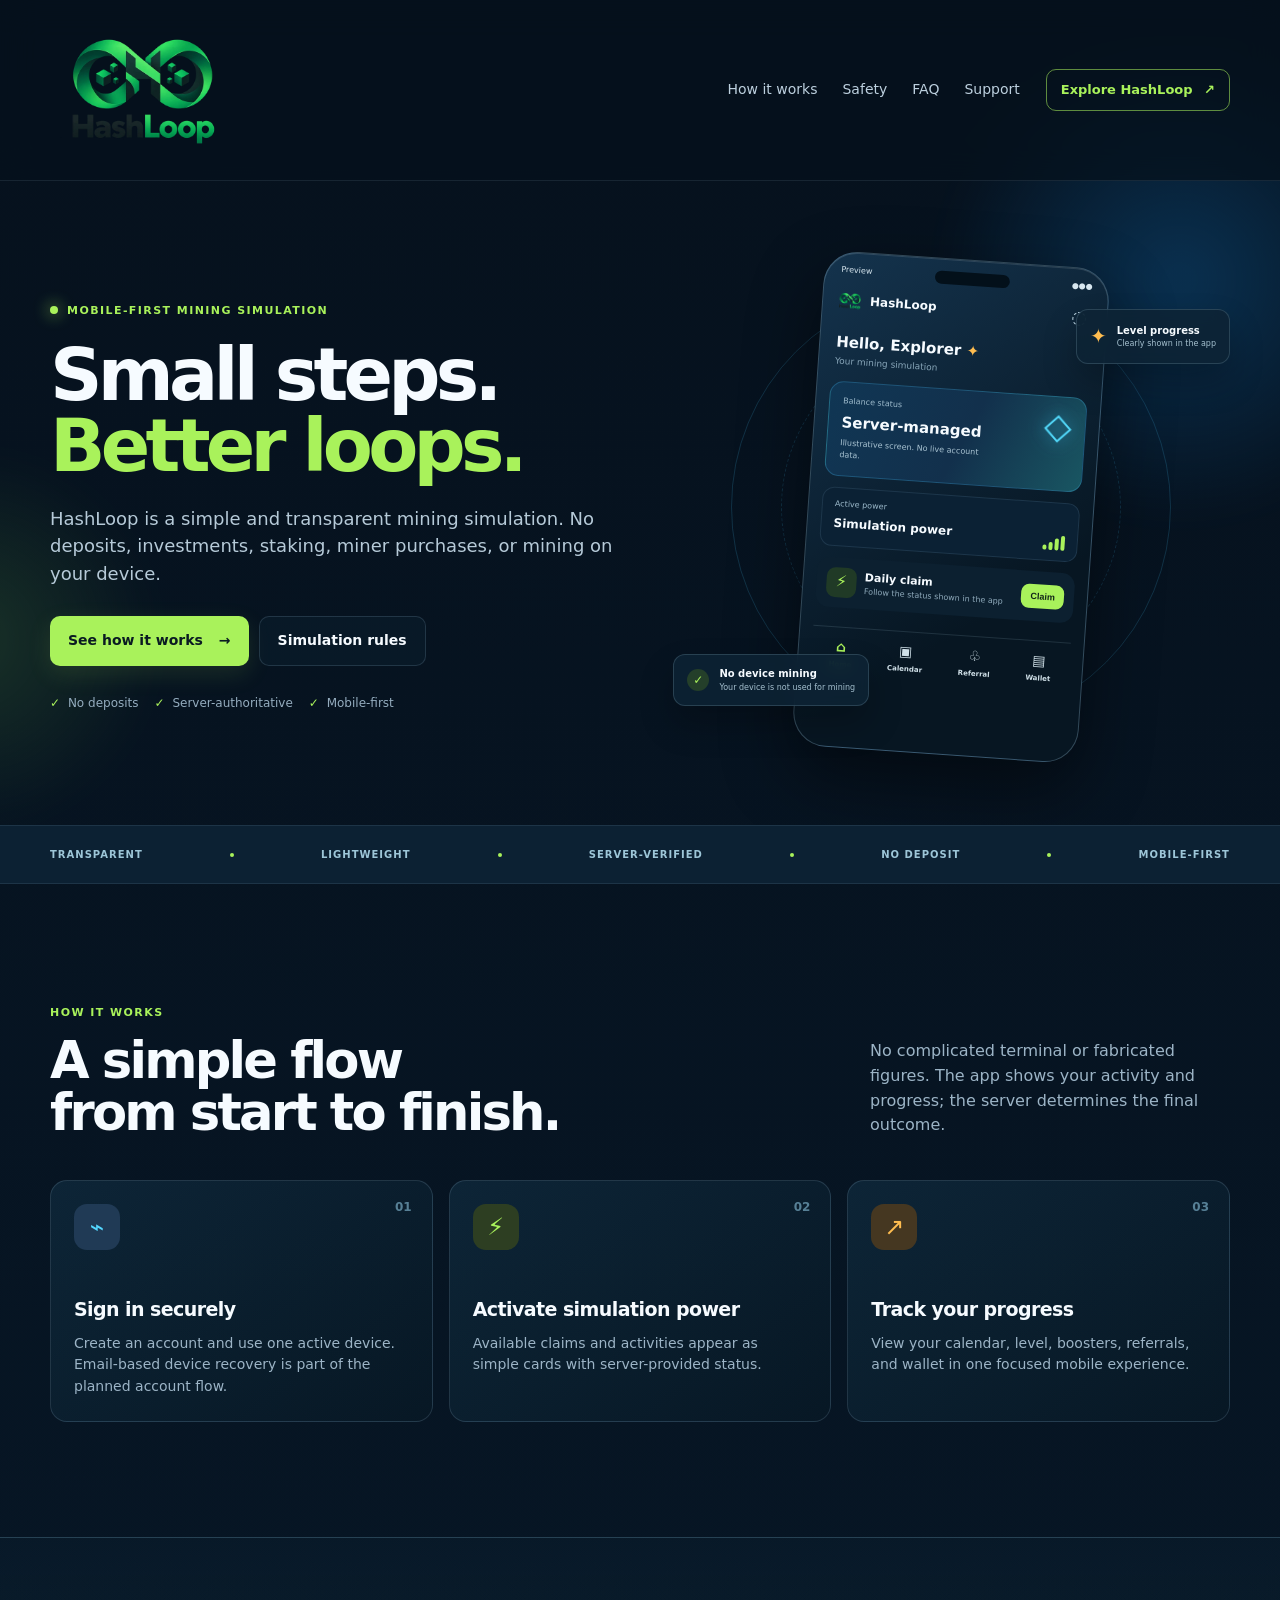
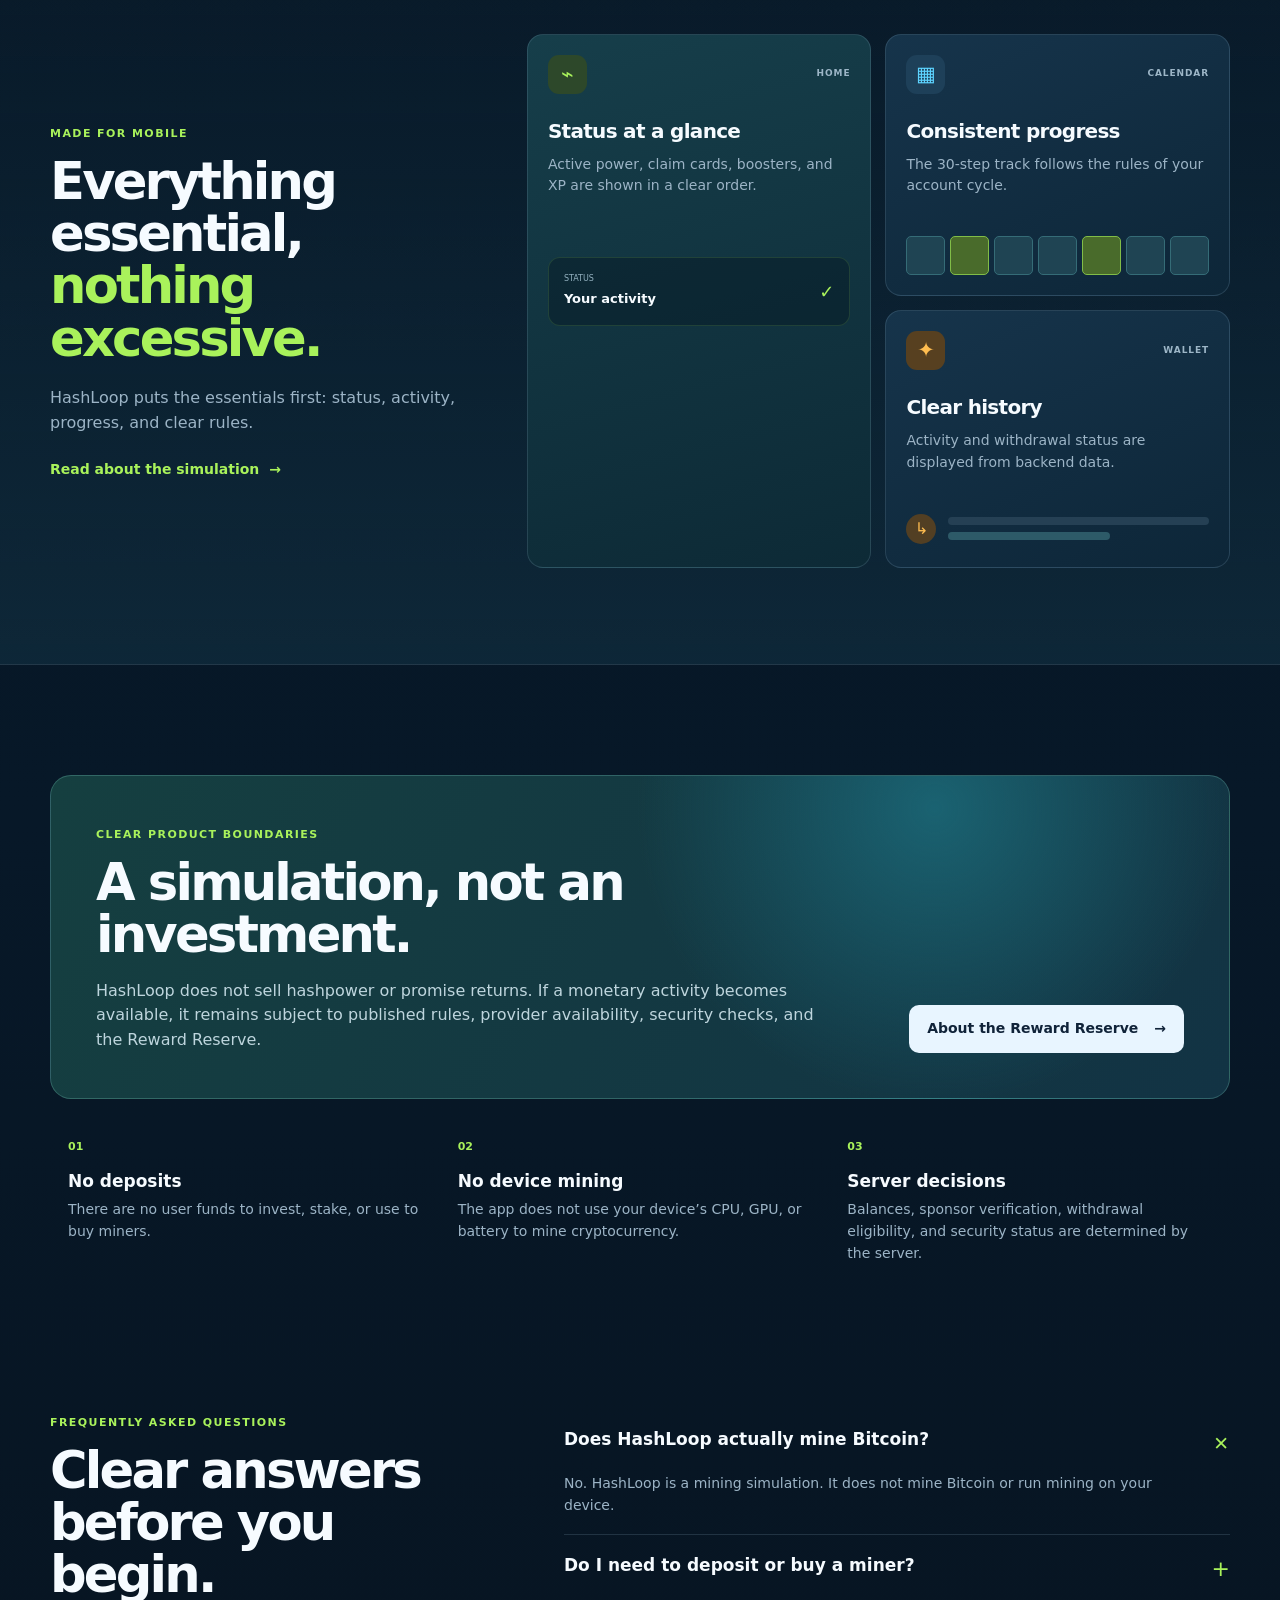
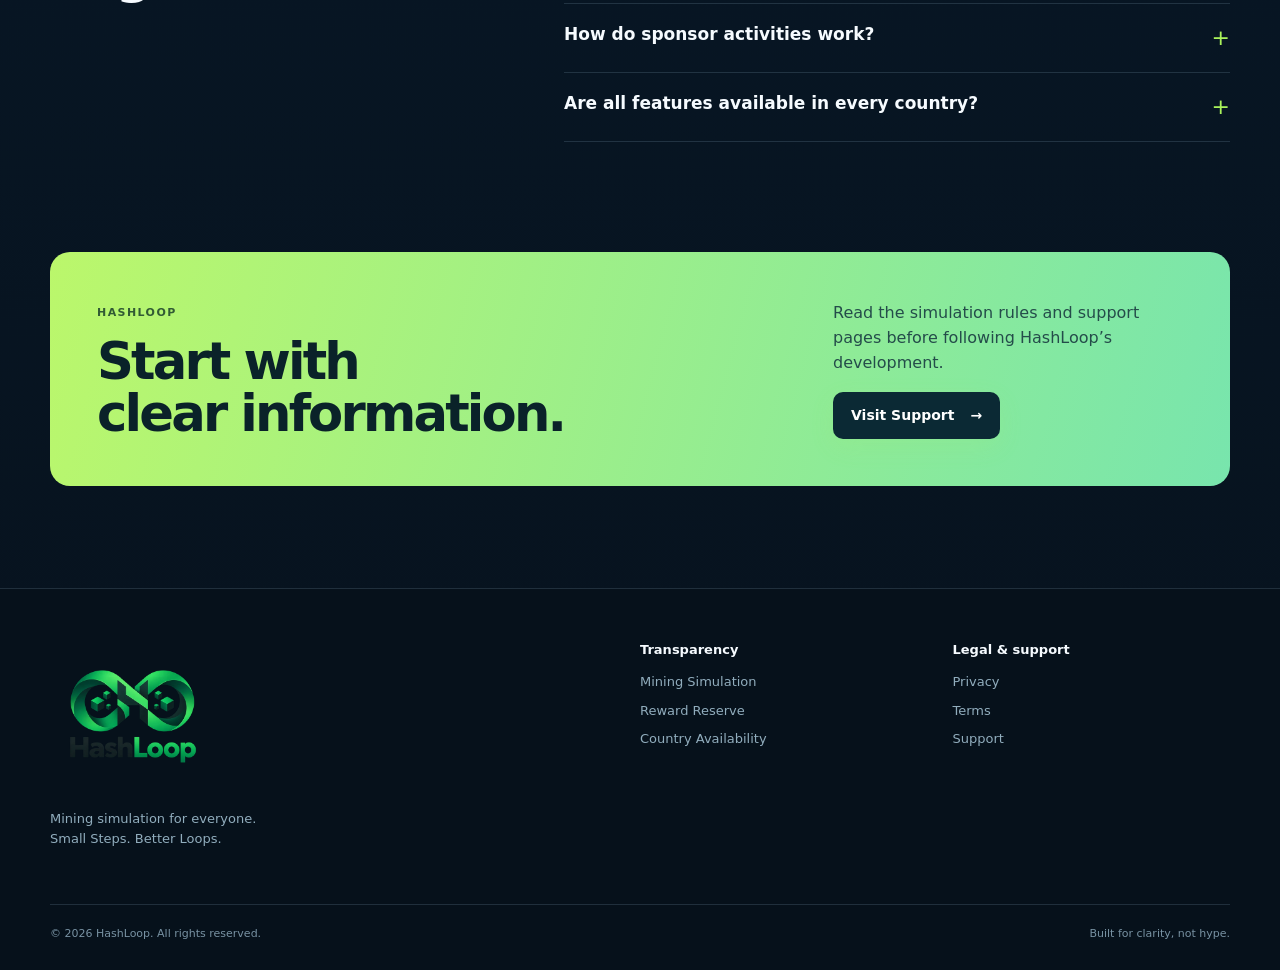
==== commit 03690a5a: "Finish English labels on homepage" ====
--- a/index.html
+++ b/index.html
@@ -2102,7 +2102,7 @@
       <div class="feature-intro"><span class="kicker">MADE FOR MOBILE</span><h2>Everything essential,<br><em>nothing excessive.</em></h2><p>HashLoop puts the essentials first: status, activity, progress, and clear rules.</p><a class="text-link" href="/mining-simulation/">Read about the simulation <span>→</span></a></div>
       <div class="feature-cards">
         <article class="feature-card large"><div class="feature-head"><span class="feature-icon lime">⌁</span><span class="card-label">HOME</span></div><h3>Status at a glance</h3><p>Active power, claim cards, boosters, and XP are shown in a clear order.</p><div class="home-mini"><div><small>STATUS</small><b>Your activity</b></div><span>✓</span></div></article>
-        <article class="feature-card"><div class="feature-head"><span class="feature-icon blue">▦</span><span class="card-label">KALENDER</span></div><h3>Consistent progress</h3><p>The 30-step track follows the rules of your account cycle.</p><div class="calendar-mini"><i></i><i></i><i></i><i></i><i></i><i></i><i></i></div></article>
+        <article class="feature-card"><div class="feature-head"><span class="feature-icon blue">▦</span><span class="card-label">CALENDAR</span></div><h3>Consistent progress</h3><p>The 30-step track follows the rules of your account cycle.</p><div class="calendar-mini"><i></i><i></i><i></i><i></i><i></i><i></i><i></i></div></article>
         <article class="feature-card"><div class="feature-head"><span class="feature-icon orange">✦</span><span class="card-label">WALLET</span></div><h3>Clear history</h3><p>Activity and withdrawal status are displayed from backend data.</p><div class="wallet-mini"><span>↳</span><div><i></i><i></i></div></div></article>
       </div>
     </section>
